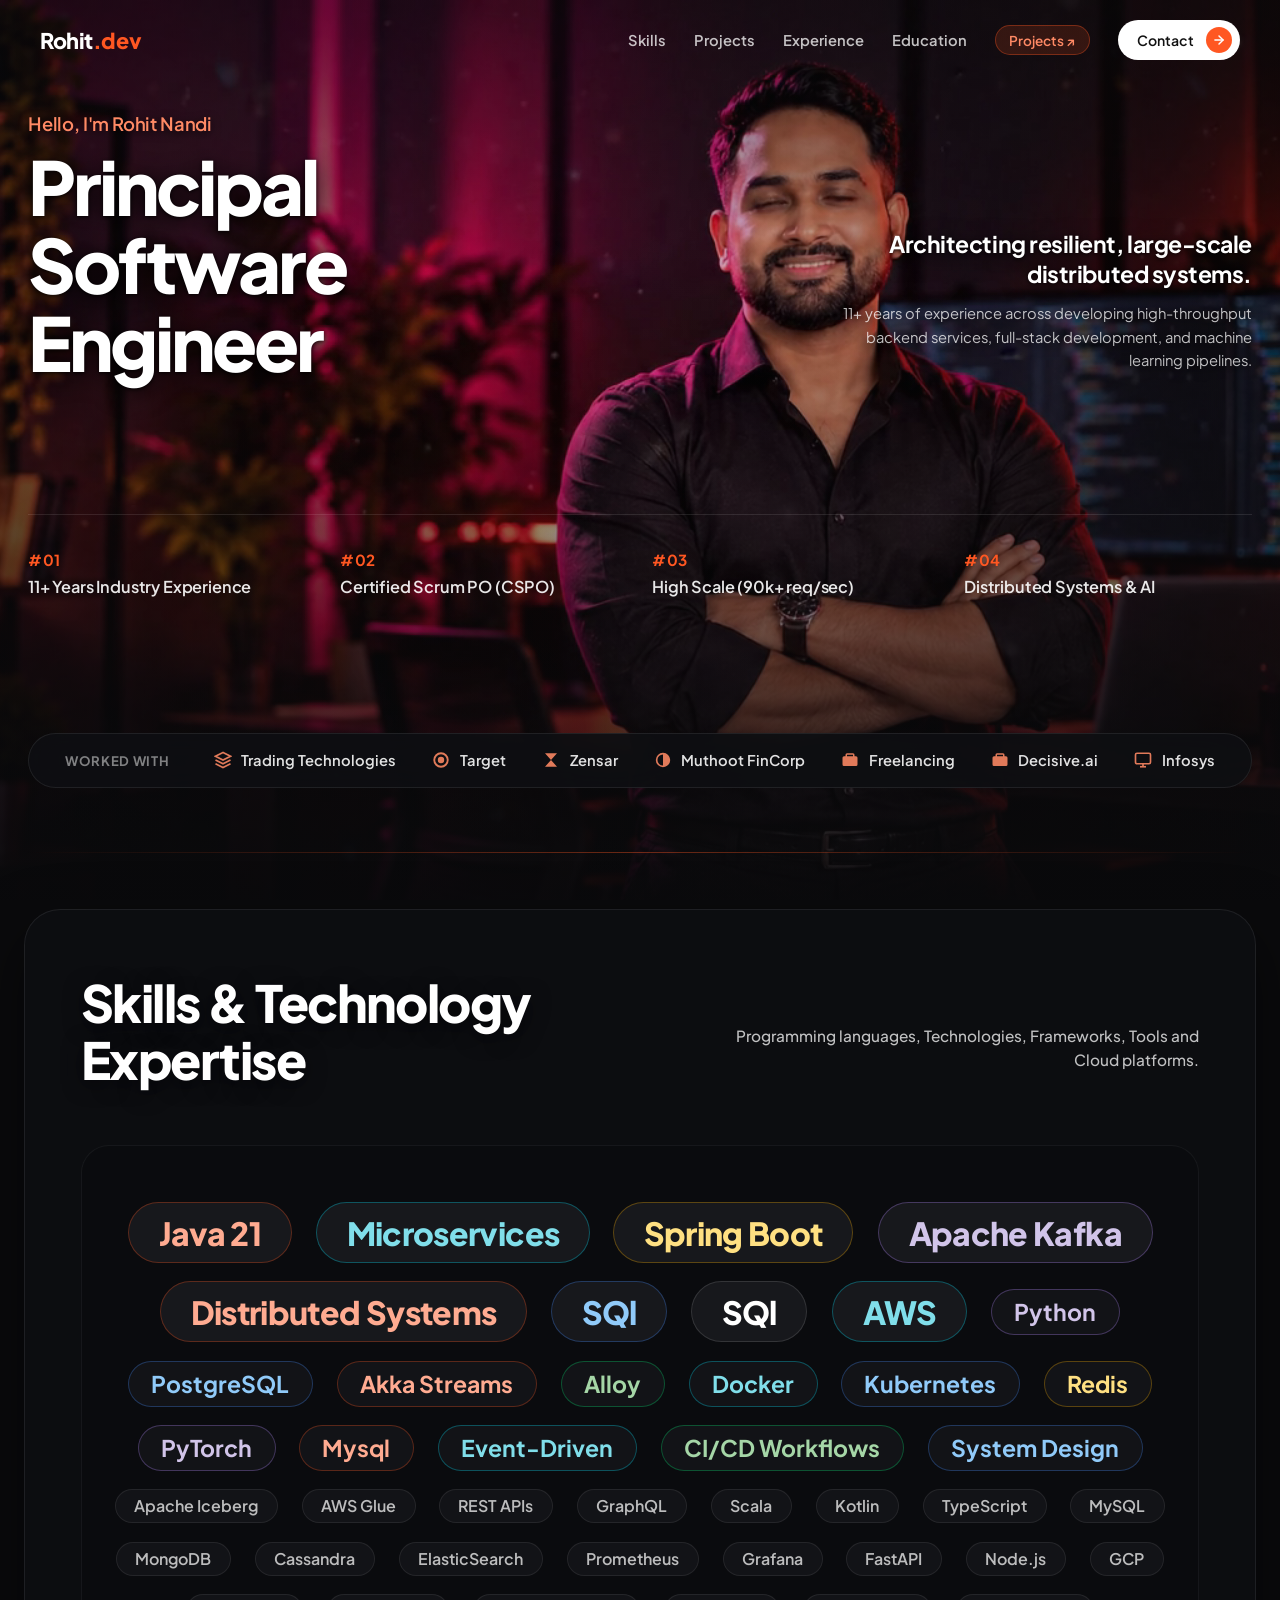
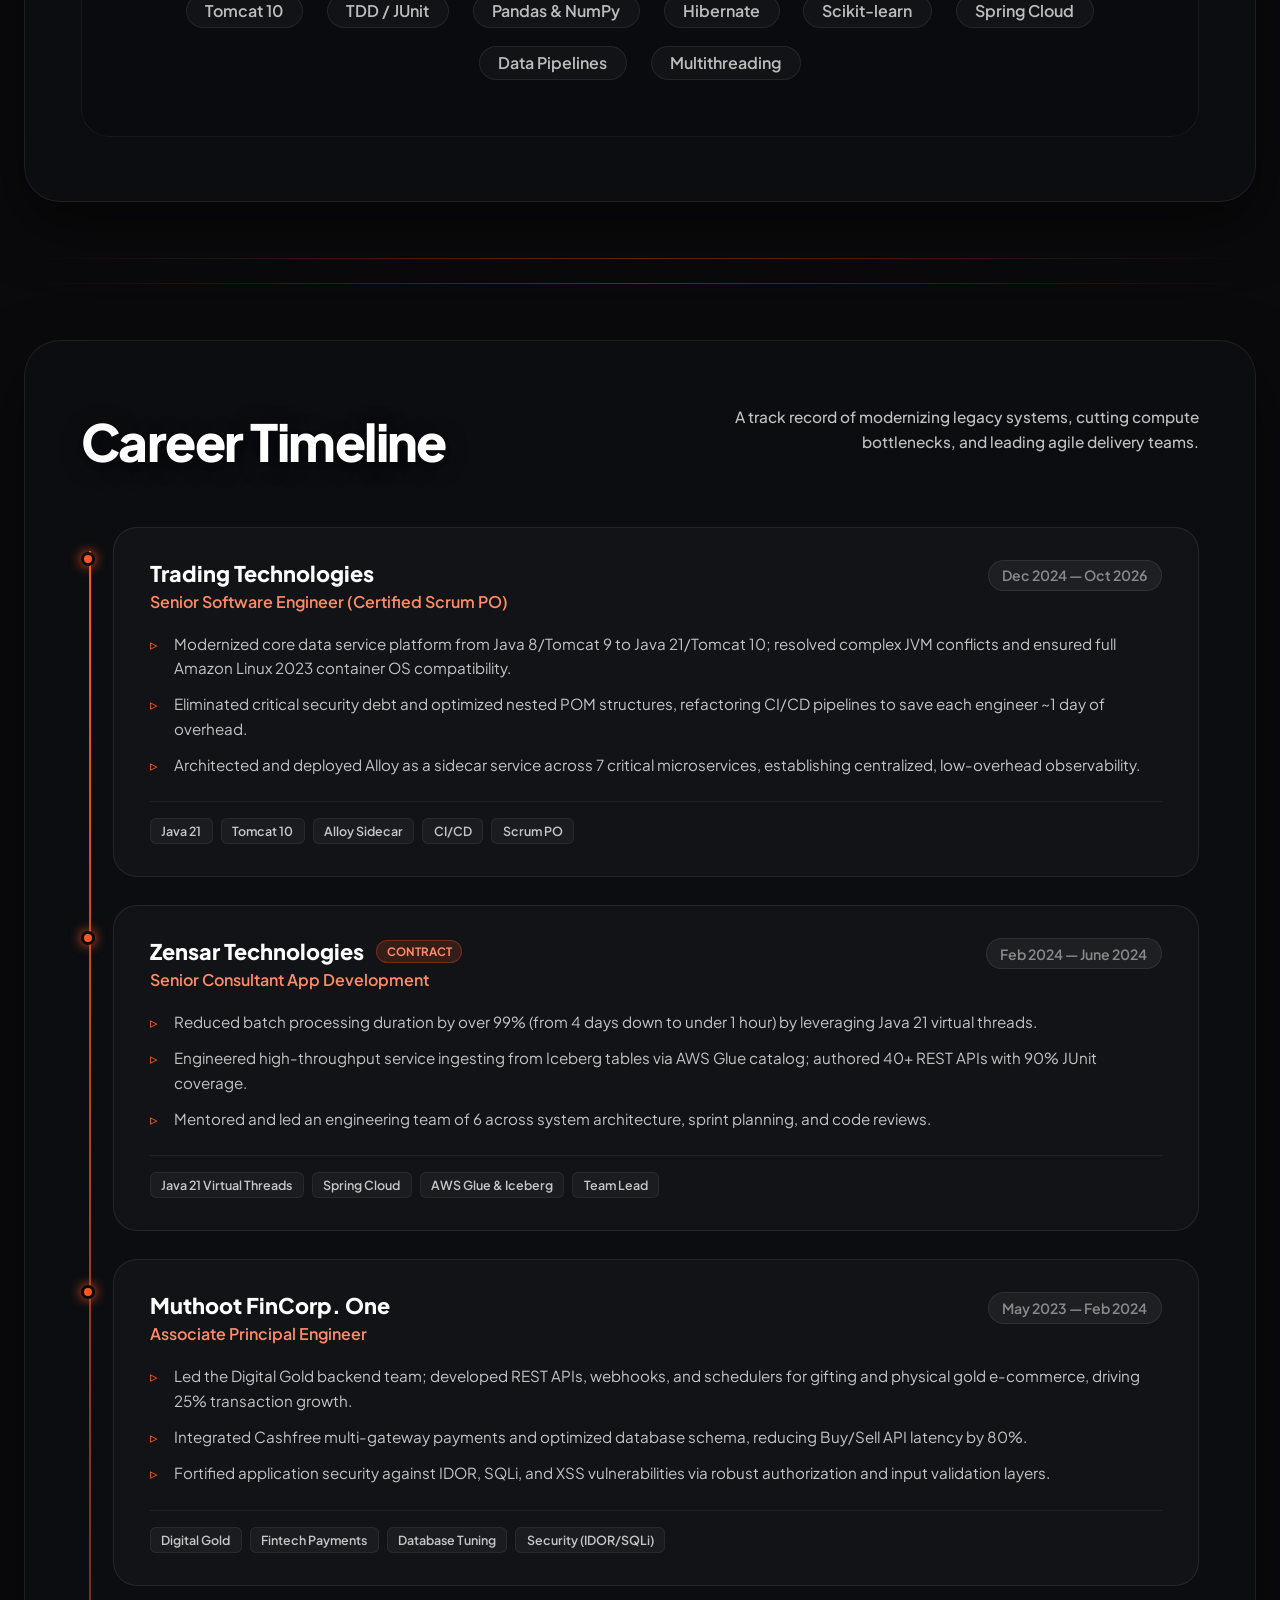
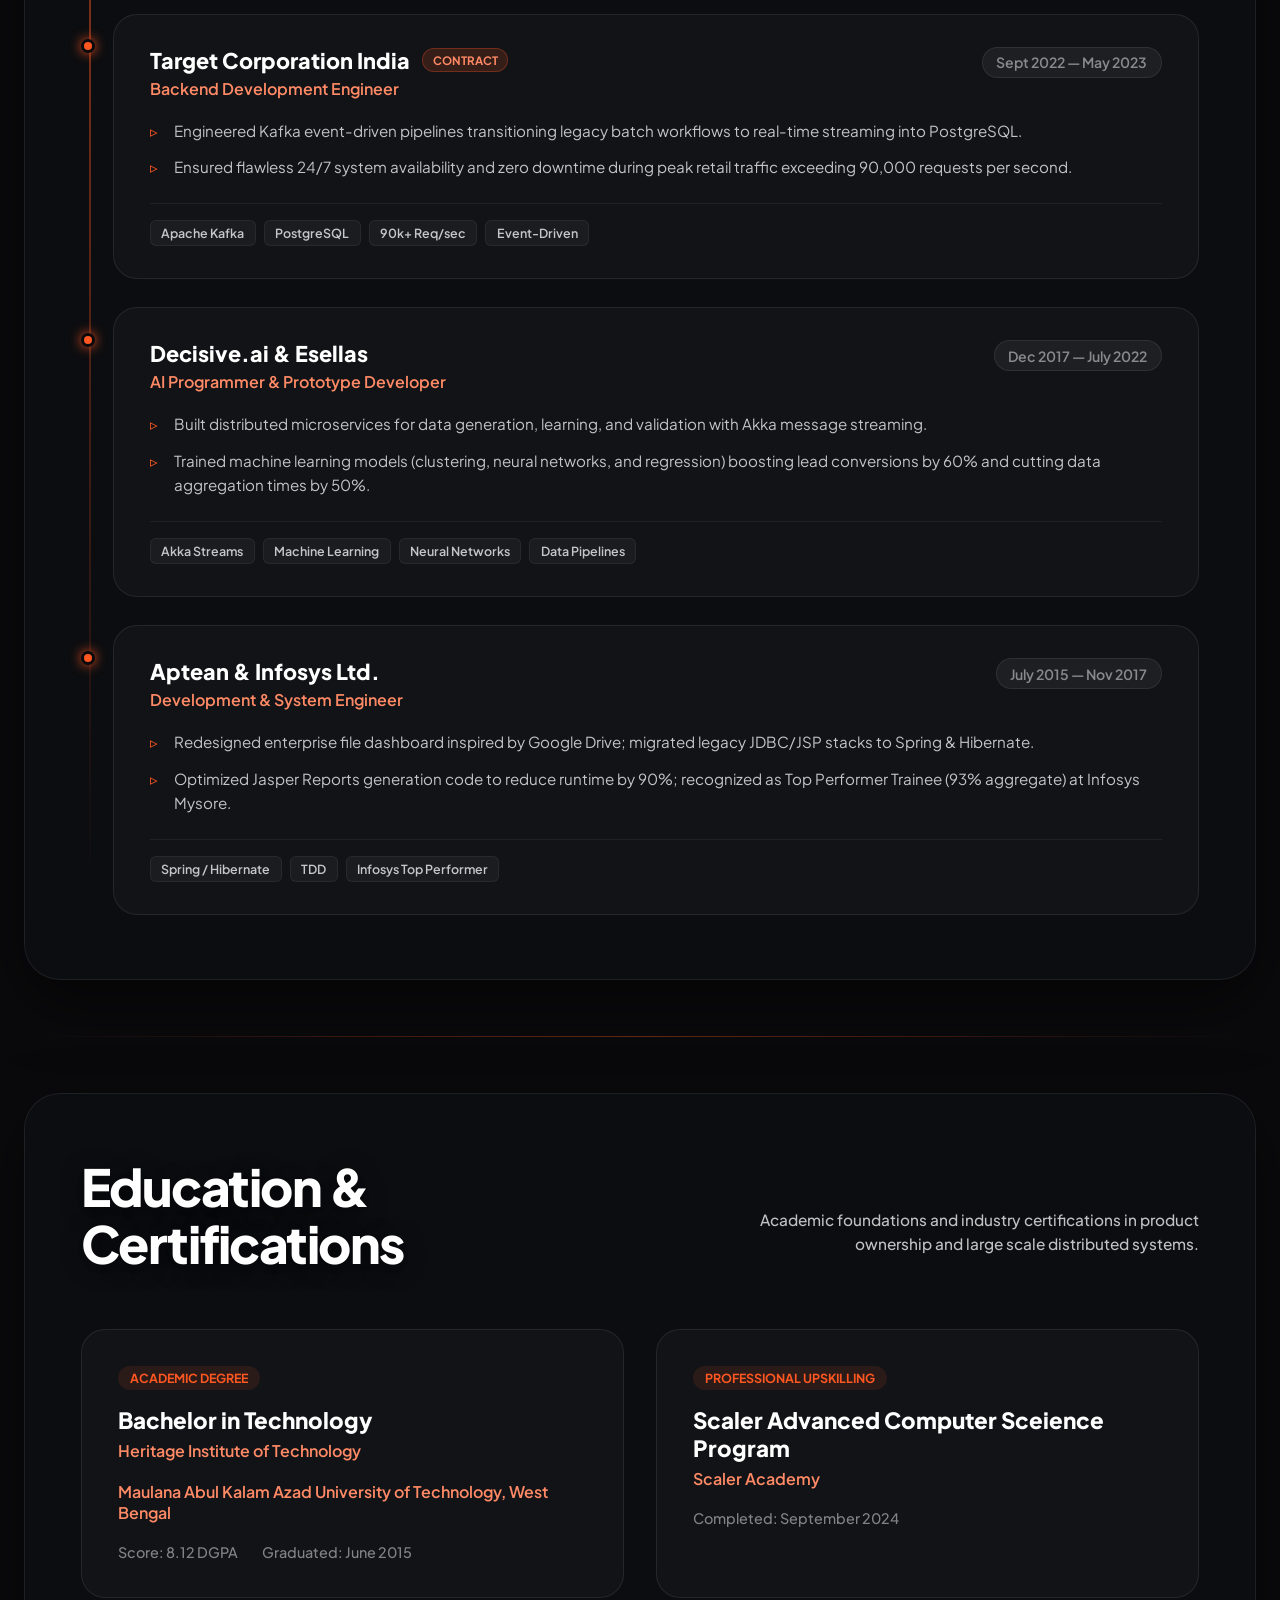
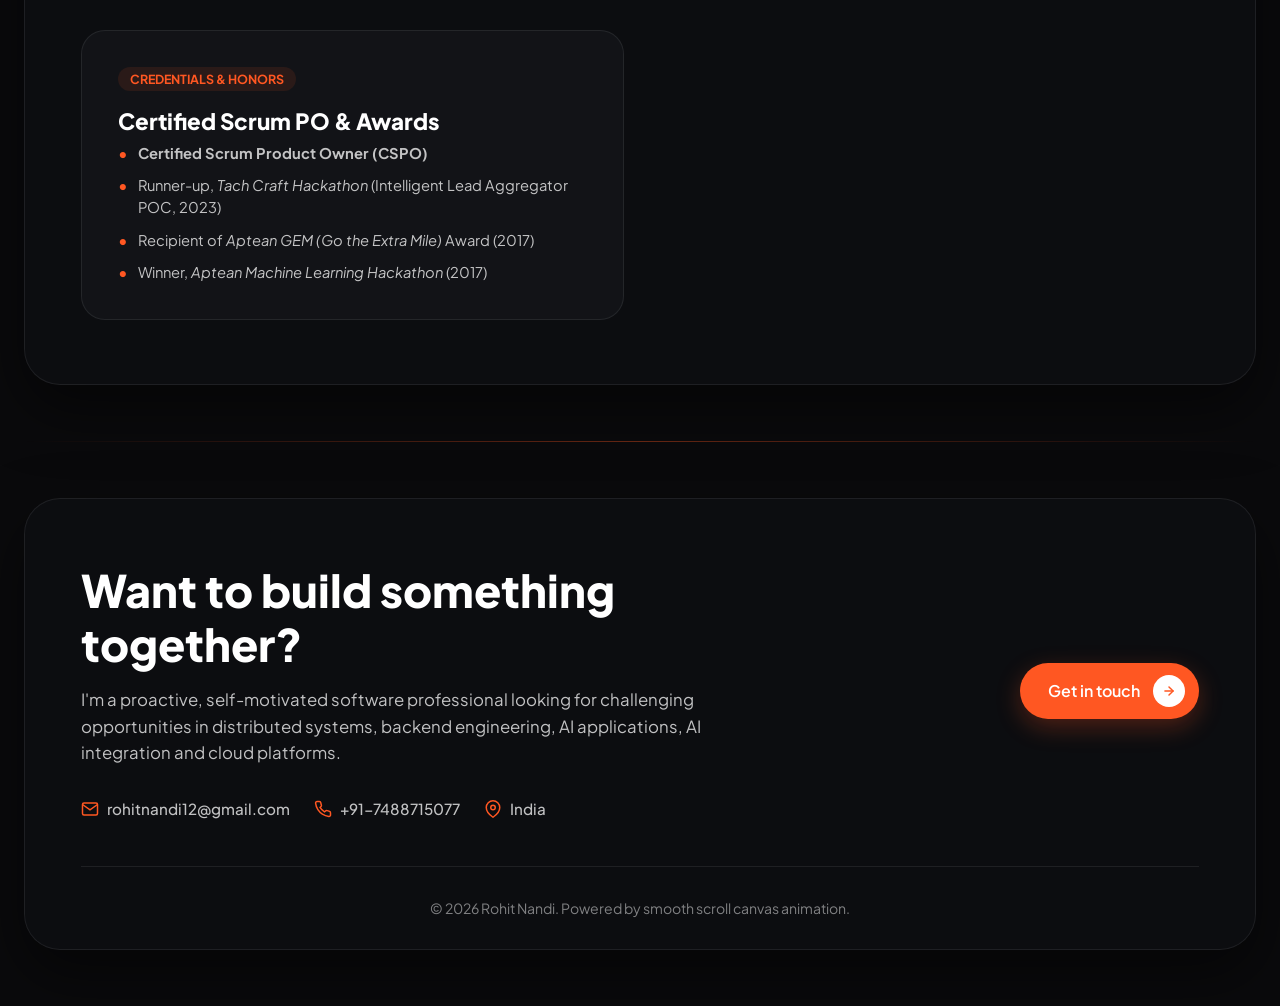
==== index.html @ 95d2b3b4 "Manual changes" ====
<!DOCTYPE html>
<html lang="en">

<head>
  <meta charset="UTF-8" />
  <meta name="viewport" content="width=device-width, initial-scale=1.0" />
  <title>Rohit Nandi — Software Engineer & Certified Scrum PO</title>
  <link rel="preconnect" href="https://fonts.googleapis.com">
  <link rel="preconnect" href="https://fonts.gstatic.com" crossorigin>
  <link href="https://fonts.googleapis.com/css2?family=Plus+Jakarta+Sans:wght@400;500;600;700;800&display=swap"
    rel="stylesheet">
  <link rel="stylesheet" href="style.css" />
</head>

<body>
  <!-- Fixed Background Canvas for Smooth Scroll Animation -->
  <div class="canvas-container">
    <canvas id="scroll-canvas"></canvas>
    <div class="canvas-overlay"></div>
  </div>

  <!-- Top Fixed Navigation Bar -->
  <header class="navbar" id="main-navbar">
    <div class="nav-container">
      <a href="#home" class="logo">Rohit<span>.dev</span></a>
      <nav class="nav-links">
        <a href="#skills" class="nav-item">Skills</a>
        <a href="#projects" class="nav-item">Projects</a>
        <a href="#experience" class="nav-item">Experience</a>
        <a href="#education" class="nav-item">Education</a>
        <a href="projects.html" class="nav-item nav-pill-link">Projects ↗</a>
        <a href="#contact" class="btn-touch-nav">
          <span>Contact</span>
          <span class="btn-arrow-circle">
            <svg width="14" height="14" viewBox="0 0 24 24" fill="none" stroke="currentColor" stroke-width="2.5"
              stroke-linecap="round" stroke-linejoin="round">
              <line x1="5" y1="12" x2="19" y2="12"></line>
              <polyline points="12 5 19 12 12 19"></polyline>
            </svg>
          </span>
        </a>
      </nav>
    </div>
  </header>

  <!-- Content Layer Over Scroll Animation -->
  <div class="page-wrapper">
    <!-- HERO SECTION -->
    <section class="hero-section" id="home">
      <div class="hero-main">
        <div class="hero-left">
          <p class="hero-subtitle">Hello, I'm Rohit Nandi</p>
          <h1 class="hero-title">Principal Software<br>Engineer</h1>
        </div>
        <div class="hero-right">
          <h2 class="hero-quote">Architecting resilient, large-scale distributed systems.</h2>
          <p class="hero-description">
            11+ years of experience across developing high-throughput backend services, full-stack development, and
            machine
            learning pipelines.
          </p>
        </div>
      </div>

      <!-- Quick Metrics / Pillars Row -->
      <div class="services-grid">
        <div class="service-item">
          <span class="service-number">#01</span>
          <span class="service-name">11+ Years Industry Experience</span>
        </div>
        <div class="service-item">
          <span class="service-number">#02</span>
          <span class="service-name">Certified Scrum PO (CSPO)</span>
        </div>
        <div class="service-item">
          <span class="service-number">#03</span>
          <span class="service-name">High Scale (90k+ req/sec)</span>
        </div>
        <div class="service-item">
          <span class="service-number">#04</span>
          <span class="service-name">Distributed Systems & AI</span>
        </div>
      </div>

      <!-- Companies / Brands Bar -->
      <div class="brands-bar-wrapper">
        <div class="brands-bar">
          <span class="brands-label">Worked With</span>
          <div class="brands-list">
            <div class="brand-item">
              <svg class="brand-icon" width="18" height="18" viewBox="0 0 24 24" fill="none" stroke="currentColor"
                stroke-width="2.2">
                <polygon points="12 2 2 7 12 12 22 7 12 2"></polygon>
                <polyline points="2 17 12 22 22 17"></polyline>
                <polyline points="2 12 12 17 22 12"></polyline>
              </svg>
              <span>Trading Technologies</span>
            </div>
            <div class="brand-item">
              <svg class="brand-icon" width="18" height="18" viewBox="0 0 24 24" fill="none" stroke="currentColor"
                stroke-width="2.5">
                <circle cx="12" cy="12" r="9"></circle>
                <circle cx="12" cy="12" r="3" fill="currentColor"></circle>
              </svg>
              <span>Target</span>
            </div>
            <div class="brand-item">
              <svg class="brand-icon" width="18" height="18" viewBox="0 0 24 24" fill="currentColor">
                <polygon points="4,3 20,3 12,12 20,21 4,21 12,12" />
              </svg>
              <span>Zensar</span>
            </div>
            <div class="brand-item">
              <svg class="brand-icon" width="18" height="18" viewBox="0 0 24 24">
                <circle cx="12" cy="12" r="8.5" stroke="currentColor" stroke-width="2.2" fill="none" />
                <path d="M12 3.5 A8.5 8.5 0 0 1 12 20.5 Z" fill="currentColor" />
              </svg>
              <span>Muthoot FinCorp</span>
            </div>
            <div class="brand-item">
              <svg class="brand-icon" width="18" height="18" viewBox="0 0 24 24" fill="currentColor">
                <path
                  d="M6 7V5a2 2 0 012-2h8a2 2 0 012 2v2h2a2 2 0 012 2v9a2 2 0 01-2 2H4a2 2 0 01-2-2V9a2 2 0 012-2h2zm2-2v2h8V5H8z" />
              </svg>
              <span>Freelancing</span>
            </div>
            <div class="brand-item">
              <svg class="brand-icon" width="18" height="18" viewBox="0 0 24 24" fill="currentColor">
                <path
                  d="M6 7V5a2 2 0 012-2h8a2 2 0 012 2v2h2a2 2 0 012 2v9a2 2 0 01-2 2H4a2 2 0 01-2-2V9a2 2 0 012-2h2zm2-2v2h8V5H8z" />
              </svg>
              <span>Decisive.ai</span>
            </div>
            <div class="brand-item">
              <svg class="brand-icon" width="18" height="18" viewBox="0 0 24 24" fill="none" stroke="currentColor"
                stroke-width="2.2">
                <rect x="2" y="3" width="20" height="14" rx="2" ry="2"></rect>
                <line x1="8" y1="21" x2="16" y2="21"></line>
                <line x1="12" y1="17" x2="12" y2="21"></line>
              </svg>
              <span>Infosys</span>
            </div>
          </div>
        </div>
      </div>
    </section>

    <!-- VISUAL SECTION DIVIDER -->
    <div class="section-divider"></div>

    <!-- SECTION 01: SKILLS & TECHNOLOGY EXPERTISE (WORD CLOUD) -->
    <section class="section-block section-card-frame skills-cloud-section" id="skills">
      <div class="section-header skills-cloud-header">
        <div class="section-header-left">
          <!-- <span class="section-tag">01 / Skills & Technology Expertise</span> -->
          <h2 class="section-title">Skills & Technology Expertise</h2>
        </div>
        <div class="section-header-right">
          <p class="section-header-desc">
            Programming languages, Technologies, Frameworks, Tools and Cloud platforms.
          </p>
        </div>
      </div>

      <!-- Interactive Skills Word Cloud -->
      <div class="skills-word-cloud" id="skills-cloud">
        <!-- Tier 1: Core heavy hitters -->
        <span class="cloud-word tier-1 accent-orange">Java 21</span>
        <span class="cloud-word tier-1 accent-cyan">Microservices</span>
        <span class="cloud-word tier-1 accent-amber">Spring Boot</span>
        <span class="cloud-word tier-1 accent-purple">Apache Kafka</span>
        <span class="cloud-word tier-1 accent-orange">Distributed Systems</span>
        <span class="cloud-word tier-1 accent-blue">SQl</span>
        <span class="cloud-word tier-1 accent-magenta">SQl</span>
        <span class="cloud-word tier-1 accent-cyan">AWS</span>

        <!-- Tier 2: Major technologies & frameworks -->
        <span class="cloud-word tier-2 accent-purple">Python</span>
        <span class="cloud-word tier-2 accent-blue">PostgreSQL</span>
        <span class="cloud-word tier-2 accent-orange">Akka Streams</span>
        <span class="cloud-word tier-2 accent-green">Alloy</span>
        <span class="cloud-word tier-2 accent-cyan">Docker</span>
        <span class="cloud-word tier-2 accent-blue">Kubernetes</span>
        <span class="cloud-word tier-2 accent-amber">Redis</span>
        <span class="cloud-word tier-2 accent-purple">PyTorch</span>
        <span class="cloud-word tier-2 accent-orange">Mysql</span>
        <span class="cloud-word tier-2 accent-cyan">Event-Driven</span>
        <span class="cloud-word tier-2 accent-green">CI/CD Workflows</span>
        <span class="cloud-word tier-2 accent-blue">System Design</span>

        <!-- Tier 3: Supporting engines, tools & practices -->
        <span class="cloud-word tier-3">Apache Iceberg</span>
        <span class="cloud-word tier-3">AWS Glue</span>
        <span class="cloud-word tier-3">REST APIs</span>
        <span class="cloud-word tier-3">GraphQL</span>
        <span class="cloud-word tier-3">Scala</span>
        <span class="cloud-word tier-3">Kotlin</span>
        <span class="cloud-word tier-3">TypeScript</span>
        <span class="cloud-word tier-3">MySQL</span>
        <span class="cloud-word tier-3">MongoDB</span>
        <span class="cloud-word tier-3">Cassandra</span>
        <span class="cloud-word tier-3">ElasticSearch</span>
        <span class="cloud-word tier-3">Prometheus</span>
        <span class="cloud-word tier-3">Grafana</span>
        <span class="cloud-word tier-3">FastAPI</span>
        <span class="cloud-word tier-3">Node.js</span>
        <span class="cloud-word tier-3">GCP</span>
        <span class="cloud-word tier-3">Tomcat 10</span>
        <span class="cloud-word tier-3">TDD / JUnit</span>
        <span class="cloud-word tier-3">Pandas & NumPy</span>
        <span class="cloud-word tier-3">Hibernate</span>
        <span class="cloud-word tier-3">Scikit-learn</span>
        <span class="cloud-word tier-3">Spring Cloud</span>
        <span class="cloud-word tier-3">Data Pipelines</span>
        <span class="cloud-word tier-3">Multithreading</span>
      </div>
    </section>

    <!-- VISUAL SECTION DIVIDER -->
    <div class="section-divider"></div>
    <!--
    <!- SECTION 02: FEATURED PROJECTS (FULL-BLEED SINGLE ROW OF 4 CARDS) ->
    <section class="section-block projects-section-fullwidth" id="projects">
      <div class="projects-section-header-wrap">
        <div class="section-header">
          <div class="section-header-left">
            <span class="section-tag">02 / Featured Projects</span>
            <h2 class="section-title">Production Systems & Architecture</h2>
          </div>
          <div class="section-header-right">
            <p class="section-header-desc">
              Highlighted distributed services, event pipelines, and platform migrations built to sustain high scale.
            </p>
            <a href="projects.html" class="btn-catalogue-link">
              <span>Explore Full Catalogue (8+)</span>
              <svg width="16" height="16" viewBox="0 0 24 24" fill="none" stroke="currentColor" stroke-width="2.5">
                <line x1="5" y1="12" x2="19" y2="12"></line>
                <polyline points="12 5 19 12 12 19"></polyline>
              </svg>
            </a>
          </div>
        </div>
      </div>

      <!- Single Row of 4 Compact Cards with 0 Margin & Padding from Window ->
      <div class="projects-featured-grid full-bleed-row">
        <!- Card 1 ->
        <a href="projects.html?id=fintech" class="project-featured-card">
          <div class="p-card-media">
            <img src="./assets/project-fintech.png" alt="Digital Gold Fintech Platform" />
            <span class="p-card-badge">Fintech</span>
          </div>
          <div class="p-card-body">
            <span class="p-card-client">Muthoot FinCorp</span>
            <h3 class="p-card-title">Digital Gold & Payments</h3>
            <p class="p-card-desc">Gifting & physical gold commerce APIs with Cashfree integration, cutting DB latency
              by 80%.</p>
            <div class="p-card-tags">
              <span>Java 21</span>
              <span>Postgres</span>
              <span>Cashfree</span>
              <span>REST APIs</span>
            </div>
          </div>
        </a>

        <!- Card 2 ->
        <a href="projects.html?id=kafka" class="project-featured-card">
          <div class="p-card-media">
            <img src="./assets/project-kafka.png" alt="Real-Time Event Streamer" />
            <span class="p-card-badge">Streaming / 90k+ rps</span>
          </div>
          <div class="p-card-body">
            <span class="p-card-client">Target Corporation</span>
            <h3 class="p-card-title">Real-Time Event Streamer</h3>
            <p class="p-card-desc">Kafka pipeline streaming live events to Postgres under peak retail loads >90,000
              req/sec.</p>
            <div class="p-card-tags">
              <span>Kafka</span>
              <span>PostgreSQL</span>
              <span>Docker</span>
              <span>Event-Driven</span>
            </div>
          </div>
        </a>

        <!- Card 3 ->
        <a href="projects.html?id=java21" class="project-featured-card">
          <div class="p-card-media">
            <img src="./assets/project-java21.png" alt="Core Platform Java 21 Migration" />
            <span class="p-card-badge">Platform Migration</span>
          </div>
          <div class="p-card-body">
            <span class="p-card-client">Trading Technologies</span>
            <h3 class="p-card-title">Java 21 & Alloy Observability</h3>
            <p class="p-card-desc">Migrated core platform to Java 21/Tomcat 10 and deployed Alloy sidecar across 7
              microservices.</p>
            <div class="p-card-tags">
              <span>Java 21</span>
              <span>Tomcat 10</span>
              <span>Alloy</span>
              <span>CI/CD</span>
            </div>
          </div>
        </a>

        <- Card 4 ->
        <a href="projects.html?id=ml" class="project-featured-card">
          <div class="p-card-media">
            <img src="./assets/project-ml.png" alt="Neural Network & Lead Scoring" />
            <span class="p-card-badge">Machine Learning</span>
          </div>
          <div class="p-card-body">
            <span class="p-card-client">Decisive.ai & Esellas</span>
            <h3 class="p-card-title">Neural Net & Lead Scoring</h3>
            <p class="p-card-desc">Distributed ML architecture with Akka streaming, clustering, and training telemetry
              (+60% leads).</p>
            <div class="p-card-tags">
              <span>PyTorch</span>
              <span>Akka</span>
              <span>Clustering</span>
              <span>Python</span>
            </div>
          </div>
        </a>
      </div>

      <- Bottom Direct Link Button to projects.html ->
      <div class="projects-cta-footer">
        <a href="projects.html" class="btn-projects-catalogue">
          <span>Open Full Projects Catalogue with Search & Filters</span>
          <span class="btn-arrow-badge">→</span>
        </a>
      </div>
    </section>
    -->

    <!-- VISUAL SECTION DIVIDER -->
    <div class="section-divider"></div>

    <!-- SECTION 03: CAREER HISTORY TIMELINE -->
    <section class="section-block section-card-frame" id="experience">
      <div class="section-header">
        <div class="section-header-left">
          <!-- <span class="section-tag">03 / Career History</span> -->
          <h2 class="section-title">Career Timeline</h2>
        </div>
        <div class="section-header-right">
          <p class="section-header-desc">
            A track record of modernizing legacy systems, cutting compute bottlenecks, and leading agile delivery teams.
          </p>
        </div>
      </div>

      <div class="timeline-container">
        <!-- Timeline Item 1 -->
        <div class="timeline-item">
          <div class="timeline-marker">
            <span class="timeline-dot"></span>
          </div>
          <div class="timeline-content">
            <div class="timeline-header">
              <div class="timeline-role-group">
                <h3 class="timeline-company">Trading Technologies</h3>
                <span class="timeline-role">Senior Software Engineer (Certified Scrum PO)</span>
              </div>
              <span class="timeline-period">Dec 2024 — Oct 2026</span>
            </div>
            <ul class="timeline-bullets">
              <li>Modernized core data service platform from Java 8/Tomcat 9 to Java 21/Tomcat 10; resolved complex JVM
                conflicts and ensured full Amazon Linux 2023 container OS compatibility.</li>
              <li>Eliminated critical security debt and optimized nested POM structures, refactoring CI/CD pipelines to
                save each engineer ~1 day of overhead.</li>
              <li>Architected and deployed Alloy as a sidecar service across 7 critical microservices, establishing
                centralized, low-overhead observability.</li>
            </ul>
            <div class="timeline-tags">
              <span class="timeline-tag">Java 21</span>
              <span class="timeline-tag">Tomcat 10</span>
              <span class="timeline-tag">Alloy Sidecar</span>
              <span class="timeline-tag">CI/CD</span>
              <span class="timeline-tag">Scrum PO</span>
            </div>
          </div>
        </div>

        <!-- Timeline Item 2 -->
        <div class="timeline-item">
          <div class="timeline-marker">
            <span class="timeline-dot"></span>
          </div>
          <div class="timeline-content">
            <div class="timeline-header">
              <div class="timeline-role-group">
                <h3 class="timeline-company">Zensar Technologies <span class="tag-contract">Contract</span></h3>
                <span class="timeline-role">Senior Consultant App Development</span>
              </div>
              <span class="timeline-period">Feb 2024 — June 2024</span>
            </div>
            <ul class="timeline-bullets">
              <li>Reduced batch processing duration by over 99% (from 4 days down to under 1 hour) by leveraging Java 21
                virtual threads.</li>
              <li>Engineered high-throughput service ingesting from Iceberg tables via AWS Glue catalog; authored 40+
                REST APIs with 90% JUnit coverage.</li>
              <li>Mentored and led an engineering team of 6 across system architecture, sprint planning, and code
                reviews.</li>
            </ul>
            <div class="timeline-tags">
              <span class="timeline-tag">Java 21 Virtual Threads</span>
              <span class="timeline-tag">Spring Cloud</span>
              <span class="timeline-tag">AWS Glue & Iceberg</span>
              <span class="timeline-tag">Team Lead</span>
            </div>
          </div>
        </div>

        <!-- Timeline Item 3 -->
        <div class="timeline-item">
          <div class="timeline-marker">
            <span class="timeline-dot"></span>
          </div>
          <div class="timeline-content">
            <div class="timeline-header">
              <div class="timeline-role-group">
                <h3 class="timeline-company">Muthoot FinCorp. One</h3>
                <span class="timeline-role">Associate Principal Engineer</span>
              </div>
              <span class="timeline-period">May 2023 — Feb 2024</span>
            </div>
            <ul class="timeline-bullets">
              <li>Led the Digital Gold backend team; developed REST APIs, webhooks, and schedulers for gifting and
                physical gold e-commerce, driving 25% transaction growth.</li>
              <li>Integrated Cashfree multi-gateway payments and optimized database schema, reducing Buy/Sell API
                latency by 80%.</li>
              <li>Fortified application security against IDOR, SQLi, and XSS vulnerabilities via robust authorization
                and input validation layers.</li>
            </ul>
            <div class="timeline-tags">
              <span class="timeline-tag">Digital Gold</span>
              <span class="timeline-tag">Fintech Payments</span>
              <span class="timeline-tag">Database Tuning</span>
              <span class="timeline-tag">Security (IDOR/SQLi)</span>
            </div>
          </div>
        </div>

        <!-- Timeline Item 4 -->
        <div class="timeline-item">
          <div class="timeline-marker">
            <span class="timeline-dot"></span>
          </div>
          <div class="timeline-content">
            <div class="timeline-header">
              <div class="timeline-role-group">
                <h3 class="timeline-company">Target Corporation India <span class="tag-contract">Contract</span></h3>
                <span class="timeline-role">Backend Development Engineer</span>
              </div>
              <span class="timeline-period">Sept 2022 — May 2023</span>
            </div>
            <ul class="timeline-bullets">
              <li>Engineered Kafka event-driven pipelines transitioning legacy batch workflows to real-time streaming
                into PostgreSQL.</li>
              <li>Ensured flawless 24/7 system availability and zero downtime during peak retail traffic exceeding
                90,000 requests per second.</li>
            </ul>
            <div class="timeline-tags">
              <span class="timeline-tag">Apache Kafka</span>
              <span class="timeline-tag">PostgreSQL</span>
              <span class="timeline-tag">90k+ Req/sec</span>
              <span class="timeline-tag">Event-Driven</span>
            </div>
          </div>
        </div>

        <!-- Timeline Item 5 -->
        <div class="timeline-item">
          <div class="timeline-marker">
            <span class="timeline-dot"></span>
          </div>
          <div class="timeline-content">
            <div class="timeline-header">
              <div class="timeline-role-group">
                <h3 class="timeline-company">Decisive.ai & Esellas</h3>
                <span class="timeline-role">AI Programmer & Prototype Developer</span>
              </div>
              <span class="timeline-period">Dec 2017 — July 2022</span>
            </div>
            <ul class="timeline-bullets">
              <li>Built distributed microservices for data generation, learning, and validation with Akka message
                streaming.</li>
              <li>Trained machine learning models (clustering, neural networks, and regression) boosting lead
                conversions by 60% and cutting data aggregation times by 50%.</li>
            </ul>
            <div class="timeline-tags">
              <span class="timeline-tag">Akka Streams</span>
              <span class="timeline-tag">Machine Learning</span>
              <span class="timeline-tag">Neural Networks</span>
              <span class="timeline-tag">Data Pipelines</span>
            </div>
          </div>
        </div>

        <!-- Timeline Item 6 -->
        <div class="timeline-item">
          <div class="timeline-marker">
            <span class="timeline-dot"></span>
          </div>
          <div class="timeline-content">
            <div class="timeline-header">
              <div class="timeline-role-group">
                <h3 class="timeline-company">Aptean & Infosys Ltd.</h3>
                <span class="timeline-role">Development & System Engineer</span>
              </div>
              <span class="timeline-period">July 2015 — Nov 2017</span>
            </div>
            <ul class="timeline-bullets">
              <li>Redesigned enterprise file dashboard inspired by Google Drive; migrated legacy JDBC/JSP stacks to
                Spring & Hibernate.</li>
              <li>Optimized Jasper Reports generation code to reduce runtime by 90%; recognized as Top Performer Trainee
                (93% aggregate) at Infosys Mysore.</li>
            </ul>
            <div class="timeline-tags">
              <span class="timeline-tag">Spring / Hibernate</span>
              <span class="timeline-tag">TDD</span>
              <span class="timeline-tag">Infosys Top Performer</span>
            </div>
          </div>
        </div>
      </div>
    </section>

    <!-- VISUAL SECTION DIVIDER -->
    <div class="section-divider"></div>

    <!-- SECTION 04: EDUCATION & CERTIFICATIONS -->
    <section class="section-block section-card-frame" id="education">
      <div class="section-header">
        <div class="section-header-left">
          <!-- <span class="section-tag">04 / Credentials</span> -->
          <h2 class="section-title">Education & Certifications</h2>
        </div>
        <div class="section-header-right">
          <p class="section-header-desc">
            Academic foundations and industry certifications in product ownership and large scale distributed systems.
          </p>
        </div>
      </div>

      <div class="education-awards-grid">
        <div class="info-card">
          <span class="info-card-badge">Academic Degree</span>
          <h3 class="info-card-title">Bachelor in Technology</h3>
          <p class="info-card-institution">Heritage Institute of Technology</p>
          <p class="info-card-institution">Maulana Abul Kalam Azad University of Technology, West Bengal</p>
          <div class="info-card-meta">
            <span>Score: 8.12 DGPA</span>
            <span>Graduated: June 2015</span>
          </div>
        </div>
        <div class="info-card">
          <span class="info-card-badge">Professional Upskilling</span>
          <h3 class="info-card-title">Scaler Advanced Computer Sceience Program</h3>
          <p class="info-card-institution">Scaler Academy</p>
          <div class="info-card-meta">
            <span>Completed: September 2024</span>
          </div>
        </div>
        <div class="info-card">
          <span class="info-card-badge">Credentials & Honors</span>
          <h3 class="info-card-title">Certified Scrum PO & Awards</h3>
          <ul class="info-bullets">
            <li><strong>Certified Scrum Product Owner (CSPO)</strong></li>
            <li>Runner-up, <em>Tach Craft Hackathon</em> (Intelligent Lead Aggregator POC, 2023)</li>
            <li>Recipient of <em>Aptean GEM (Go the Extra Mile)</em> Award (2017)</li>
            <li>Winner, <em>Aptean Machine Learning Hackathon</em> (2017)</li>
          </ul>
        </div>
      </div>
    </section>

    <!-- VISUAL SECTION DIVIDER -->
    <div class="section-divider"></div>

    <!-- SECTION 05: CONTACT CTA FOOTER -->
    <footer class="footer-cta-section section-card-frame" id="about">
      <div class="cta-card">
        <div class="cta-left">
          <!-- <span class="section-tag">05 / Let's Connect</span> -->
          <h2 class="cta-title">Want to build something together?</h2>
          <p class="cta-text">
            I'm a proactive, self-motivated software professional looking for challenging opportunities in distributed
            systems, backend engineering, AI applications, AI integration and cloud platforms.
          </p>
          <div class="contact-details">
            <a href="mailto:rohitnandi12@gmail.com" class="contact-link">
              <svg width="18" height="18" viewBox="0 0 24 24" fill="none" stroke="currentColor" stroke-width="2">
                <path d="M4 4h16c1.1 0 2 .9 2 2v12c0 1.1-.9 2-2 2H4c-1.1 0-2-.9-2-2V6c0-1.1.9-2 2-2z"></path>
                <polyline points="22,6 12,13 2,6"></polyline>
              </svg>
              rohitnandi12@gmail.com
            </a>
            <a href="tel:+917488715077" class="contact-link">
              <svg width="18" height="18" viewBox="0 0 24 24" fill="none" stroke="currentColor" stroke-width="2">
                <path
                  d="M22 16.92v3a2 2 0 0 1-2.18 2 19.79 19.79 0 0 1-8.63-3.07 19.5 19.5 0 0 1-6-6 19.79 19.79 0 0 1-3.07-8.67A2 2 0 0 1 4.11 2h3a2 2 0 0 1 2 1.72 12.84 12.84 0 0 0 .7 2.81 2 2 0 0 1-.45 2.11L8.09 9.91a16 16 0 0 0 6 6l1.27-1.27a2 2 0 0 1 2.11-.45 12.84 12.84 0 0 0 2.81.7A2 2 0 0 1 22 16.92z">
                </path>
              </svg>
              +91-7488715077
            </a>
            <span class="contact-link">
              <svg width="18" height="18" viewBox="0 0 24 24" fill="none" stroke="currentColor" stroke-width="2">
                <path d="M21 10c0 7-9 13-9 13s-9-6-9-13a9 9 0 0 1 18 0z"></path>
                <circle cx="12" cy="10" r="3"></circle>
              </svg>
              India
            </span>
          </div>
        </div>
        <div class="cta-right">
          <a href="mailto:rohitnandi12@gmail.com" class="btn-touch-orange">
            <span>Get in touch</span>
            <span class="btn-arrow-circle-orange">
              <svg width="14" height="14" viewBox="0 0 24 24" fill="none" stroke="currentColor" stroke-width="2.5"
                stroke-linecap="round" stroke-linejoin="round">
                <line x1="5" y1="12" x2="19" y2="12"></line>
                <polyline points="12 5 19 12 12 19"></polyline>
              </svg>
            </span>
          </a>
        </div>
      </div>
      <div class="footer-bottom">
        <p>© 2026 Rohit Nandi. Powered by smooth scroll canvas animation.</p>
      </div>
    </footer>
  </div>

  <script src="script.js"></script>
</body>

</html>
---- style.css ----
/* ==========================================================================
   RESET & FOUNDATIONS
   ========================================================================== */
*, *::before, *::after {
  margin: 0;
  padding: 0;
  box-sizing: border-box;
}

:root {
  --font-main: 'Plus Jakarta Sans', system-ui, -apple-system, BlinkMacSystemFont, "Segoe UI", Roboto, sans-serif;
  --color-accent: #ff5722;
  --color-accent-soft: #ff8a65;
  --color-accent-glow: rgba(255, 87, 34, 0.28);
  --color-bg-dark: #0a0a0c;
  --color-frame-bg: rgba(14, 15, 19, 0.78);
  --color-card-bg: rgba(22, 23, 28, 0.7);
  --color-card-hover: rgba(28, 29, 36, 0.88);
  --color-border: rgba(255, 255, 255, 0.08);
  --color-border-hover: rgba(255, 255, 255, 0.22);
  --color-text-primary: #ffffff;
  --color-text-secondary: rgba(255, 255, 255, 0.75);
  --color-text-muted: rgba(255, 255, 255, 0.48);
}

html {
  font-family: var(--font-main);
  background-color: var(--color-bg-dark);
  color: var(--color-text-primary);
  scroll-behavior: smooth;
  overflow-x: hidden;
}

body {
  min-height: 100vh;
  width: 100%;
  overflow-x: hidden;
  background-color: var(--color-bg-dark);
  -webkit-font-smoothing: antialiased;
  -moz-osx-font-smoothing: grayscale;
}

/* ==========================================================================
   FIXED BACKGROUND SCROLL ANIMATION
   ========================================================================== */
.canvas-container {
  position: fixed;
  top: 0;
  left: 0;
  width: 100vw;
  height: 100vh;
  z-index: 0;
  pointer-events: none;
  overflow: hidden;
}

#scroll-canvas {
  width: 100%;
  height: 100%;
  display: block;
  object-fit: cover;
}

.canvas-overlay {
  position: absolute;
  inset: 0;
  background: radial-gradient(circle at 50% 40%, rgba(10, 10, 12, 0.05) 0%, rgba(10, 10, 12, 0.65) 100%),
              linear-gradient(180deg, rgba(10, 10, 12, 0.35) 0%, rgba(10, 10, 12, 0.05) 30%, rgba(10, 10, 12, 0.4) 70%, rgba(10, 10, 12, 0.92) 100%);
  pointer-events: none;
}

/* ==========================================================================
   CONTENT WRAPPER
   ========================================================================== */
.page-wrapper {
  position: relative;
  z-index: 10;
  width: 100%;
  max-width: 1440px;
  margin: 0 auto;
  padding: 0 1.5rem;
}

/* ==========================================================================
   NAVIGATION BAR (NOT FIXED INITIALLY — FIXED ONLY ON SCROLL)
   ========================================================================== */
.navbar {
  position: absolute;
  top: 0;
  left: 0;
  width: 100%;
  z-index: 1000;
  padding: 1.25rem 2.5rem;
  background: transparent;
  border-bottom: 1px solid transparent;
  box-shadow: none;
  backdrop-filter: none;
  -webkit-backdrop-filter: none;
  transition: background 0.3s ease, border-color 0.3s ease, box-shadow 0.3s ease, padding 0.3s ease;
}

/* Activated only when page is scrolled */
.navbar.is-fixed {
  position: fixed;
  top: 0;
  left: 0;
  width: 100%;
  padding: 0.95rem 2.5rem;
  background: rgba(10, 11, 14, 0.8);
  backdrop-filter: blur(24px);
  -webkit-backdrop-filter: blur(24px);
  border-bottom: 1px solid var(--color-border);
  box-shadow: 0 10px 30px rgba(0, 0, 0, 0.45);
  animation: navSlideIn 0.35s cubic-bezier(0.16, 1, 0.3, 1) forwards;
}

@keyframes navSlideIn {
  from {
    transform: translateY(-100%);
    opacity: 0;
  }
  to {
    transform: translateY(0);
    opacity: 1;
  }
}

.nav-container {
  max-width: 1440px;
  margin: 0 auto;
  display: flex;
  align-items: center;
  justify-content: space-between;
  width: 100%;
}

.logo {
  font-size: 1.35rem;
  font-weight: 800;
  color: var(--color-text-primary);
  text-decoration: none;
  letter-spacing: -0.02em;
}

.logo span {
  color: var(--color-accent);
}

.nav-links {
  display: flex;
  align-items: center;
  gap: 1.75rem;
}

.nav-item {
  color: var(--color-text-secondary);
  text-decoration: none;
  font-size: 0.92rem;
  font-weight: 600;
  transition: color 0.2s ease;
}

.nav-item:hover {
  color: var(--color-text-primary);
}

.nav-pill-link {
  background: rgba(255, 87, 34, 0.15);
  border: 1px solid rgba(255, 87, 34, 0.35);
  color: var(--color-accent-soft) !important;
  padding: 0.35rem 0.85rem;
  border-radius: 100px;
  font-size: 0.85rem;
}

.nav-pill-link:hover {
  background: var(--color-accent);
  color: #ffffff !important;
  border-color: var(--color-accent);
}

.btn-touch-nav {
  display: inline-flex;
  align-items: center;
  gap: 0.75rem;
  background: #ffffff;
  color: #111111;
  text-decoration: none;
  font-size: 0.88rem;
  font-weight: 600;
  padding: 0.45rem 0.5rem 0.45rem 1.2rem;
  border-radius: 100px;
  transition: transform 0.2s ease, box-shadow 0.2s ease;
}

.btn-touch-nav:hover {
  transform: scale(1.03);
  box-shadow: 0 6px 20px rgba(255, 255, 255, 0.25);
}

.btn-arrow-circle {
  width: 26px;
  height: 26px;
  border-radius: 50%;
  background-color: var(--color-accent);
  color: #ffffff;
  display: flex;
  align-items: center;
  justify-content: center;
}

/* ==========================================================================
   DISTINCT SECTION FRAMING & SEPARATORS
   ========================================================================== */
.section-card-frame {
  background: var(--color-frame-bg);
  backdrop-filter: blur(28px);
  -webkit-backdrop-filter: blur(28px);
  border: 1px solid var(--color-border);
  border-radius: 36px;
  padding: 4rem 3.5rem;
  margin: 3.5rem 0;
  box-shadow: 0 24px 60px rgba(0, 0, 0, 0.5);
  position: relative;
  overflow: hidden;
}

.section-divider {
  height: 1px;
  width: 100%;
  background: linear-gradient(90deg, transparent 0%, rgba(255, 87, 34, 0.4) 50%, transparent 100%);
  margin: 1.5rem 0;
}

.section-header {
  display: grid;
  grid-template-columns: 1.25fr 1fr;
  align-items: flex-end;
  gap: 3rem;
  margin-bottom: 3.5rem;
}

.section-header-left {
  display: flex;
  flex-direction: column;
}

.section-header-right {
  display: flex;
  flex-direction: column;
  align-items: flex-end;
  text-align: right;
}

.section-tag {
  display: inline-flex;
  align-items: center;
  width: fit-content;
  color: var(--color-accent);
  background: rgba(255, 87, 34, 0.12);
  border: 1px solid rgba(255, 87, 34, 0.3);
  padding: 0.35rem 0.95rem;
  border-radius: 100px;
  font-size: 0.8rem;
  font-weight: 700;
  margin-bottom: 0.85rem;
  letter-spacing: 0.05em;
  text-transform: uppercase;
}

.section-title {
  font-size: clamp(2.3rem, 4vw, 3.4rem);
  font-weight: 800;
  line-height: 1.12;
  letter-spacing: -0.03em;
  color: var(--color-text-primary);
  text-shadow: 0 4px 20px rgba(0, 0, 0, 0.6);
}

.section-header-desc {
  font-size: clamp(0.95rem, 1.2vw, 1.1rem);
  font-weight: 500;
  line-height: 1.6;
  color: var(--color-text-secondary);
  margin-bottom: 1rem;
}

.btn-catalogue-link {
  display: inline-flex;
  align-items: center;
  gap: 0.6rem;
  background: rgba(255, 255, 255, 0.08);
  border: 1px solid rgba(255, 255, 255, 0.15);
  color: #ffffff;
  text-decoration: none;
  font-size: 0.9rem;
  font-weight: 600;
  padding: 0.55rem 1.25rem;
  border-radius: 100px;
  transition: all 0.2s ease;
}

.btn-catalogue-link:hover {
  background: var(--color-accent);
  border-color: var(--color-accent);
  box-shadow: 0 6px 20px var(--color-accent-glow);
  transform: translateY(-2px);
}

/* ==========================================================================
   HERO SECTION (TRANSPARENT BACKGROUND & PUSHED-APART TEXTS)
   ========================================================================== */
.hero-section {
  background: transparent !important;
  border: none !important;
  box-shadow: none !important;
  backdrop-filter: none !important;
  -webkit-backdrop-filter: none !important;
  min-height: calc(100vh - 4.5rem);
  display: flex;
  flex-direction: column;
  justify-content: space-between;
  padding-top: 7rem; /* Clearance for top fixed navbar */
  padding-bottom: 2.5rem;
  padding-left: 0.25rem;  /* Minimal left padding */
  padding-right: 0.25rem; /* Minimal right padding */
  width: 100%;
}

.hero-main {
  display: flex;
  justify-content: space-between;
  align-items: flex-end;
  gap: 2.5rem;
  width: 100%;
  margin-bottom: 4rem;
}

.hero-left {
  display: flex;
  flex-direction: column;
  text-align: left;
  max-width: 520px;
  flex-shrink: 0;
}

.hero-subtitle {
  color: var(--color-accent-soft);
  font-size: 1.15rem;
  font-weight: 600;
  margin-bottom: 0.75rem;
  letter-spacing: -0.01em;
  text-shadow: 0 2px 10px rgba(0, 0, 0, 0.85);
}

.hero-title {
  font-size: clamp(3.2rem, 5.8vw, 5.5rem);
  font-weight: 800;
  line-height: 1.05;
  letter-spacing: -0.04em;
  color: var(--color-text-primary);
  text-shadow: 0 4px 24px rgba(0, 0, 0, 0.95), 0 1px 4px rgba(0, 0, 0, 0.9);
}

.hero-right {
  display: flex;
  flex-direction: column;
  align-items: flex-end;
  text-align: right;
  max-width: 440px;
  flex-shrink: 0;
  padding-bottom: 0.5rem;
}

.hero-quote {
  font-size: clamp(1.3rem, 1.8vw, 1.85rem);
  font-weight: 700;
  line-height: 1.3;
  color: var(--color-text-primary);
  margin-bottom: 0.85rem;
  letter-spacing: -0.02em;
  text-shadow: 0 4px 24px rgba(0, 0, 0, 0.95), 0 1px 4px rgba(0, 0, 0, 0.9);
}

.hero-description {
  font-size: clamp(0.92rem, 1.1vw, 1.05rem);
  color: var(--color-text-secondary);
  line-height: 1.6;
  max-width: 420px;
  text-shadow: 0 2px 12px rgba(0, 0, 0, 0.85);
}

/* Services Grid / Stats Row */
.services-grid {
  display: grid;
  grid-template-columns: repeat(4, 1fr);
  gap: 1.5rem;
  padding: 2.2rem 0;
  border-top: 1px solid rgba(255, 255, 255, 0.1);
  margin-bottom: 2rem;
}

.service-item {
  display: flex;
  flex-direction: column;
}

.service-number {
  color: var(--color-accent);
  font-size: 0.95rem;
  font-weight: 700;
  margin-bottom: 0.4rem;
  letter-spacing: 0.04em;
}

.service-name {
  color: rgba(255, 255, 255, 0.9);
  font-size: 1.02rem;
  font-weight: 600;
  letter-spacing: -0.01em;
}

/* Brands Bar */
.brands-bar-wrapper {
  width: 100%;
}

.brands-bar {
  display: flex;
  align-items: center;
  justify-content: space-between;
  background: rgba(14, 15, 18, 0.9);
  backdrop-filter: blur(24px);
  border: 1px solid var(--color-border);
  border-radius: 100px;
  padding: 1.1rem 2.25rem;
}

.brands-label {
  color: var(--color-text-muted);
  font-size: 0.82rem;
  font-weight: 700;
  max-width: 160px;
  line-height: 1.35;
  text-transform: uppercase;
  letter-spacing: 0.05em;
}

.brands-list {
  display: flex;
  align-items: center;
  gap: 2.25rem;
  flex-wrap: wrap;
}

.brand-item {
  display: flex;
  align-items: center;
  gap: 0.6rem;
  color: var(--color-text-primary);
  font-size: 0.92rem;
  font-weight: 600;
  opacity: 0.88;
  transition: opacity 0.2s ease;
}

.brand-item:hover {
  opacity: 1;
}

.brand-icon {
  flex-shrink: 0;
  color: var(--color-accent-soft);
}

/* ==========================================================================
   FEATURED PROJECTS SECTION (FULL-BLEED SINGLE ROW OF 4 COMPACT CARDS)
   ========================================================================== */
.projects-section-fullwidth {
  padding: 4rem 0 3rem 0;
  width: 100%;
  position: relative;
}

.projects-section-header-wrap {
  max-width: 1440px;
  margin: 0 auto;
  padding: 0 1.5rem;
}

.projects-featured-grid.full-bleed-row {
  width: 100vw;
  position: relative;
  left: 50%;
  right: 50%;
  margin-left: -50vw;
  margin-right: -50vw;
  padding: 0;
  margin-top: 2rem;
  margin-bottom: 2.5rem;
  display: grid;
  grid-template-columns: repeat(4, 1fr);
  gap: 0.5rem;
}

.project-featured-card {
  background: rgba(18, 19, 24, 0.82);
  backdrop-filter: blur(20px);
  -webkit-backdrop-filter: blur(20px);
  border: 1px solid var(--color-border);
  border-radius: 14px;
  overflow: hidden;
  text-decoration: none;
  display: flex;
  flex-direction: column;
  transition: transform 0.3s cubic-bezier(0.16, 1, 0.3, 1), border-color 0.3s ease, box-shadow 0.3s ease;
}

.project-featured-card:hover {
  transform: translateY(-5px);
  border-color: var(--color-border-hover);
  box-shadow: 0 16px 36px rgba(0, 0, 0, 0.65);
  background: var(--color-card-hover);
}

.p-card-media {
  position: relative;
  width: 100%;
  aspect-ratio: 16 / 9.2;
  overflow: hidden;
  background: #111216;
}

.p-card-media img {
  width: 100%;
  height: 100%;
  object-fit: cover;
  display: block;
  transition: transform 0.5s cubic-bezier(0.16, 1, 0.3, 1);
}

.project-featured-card:hover .p-card-media img {
  transform: scale(1.04);
}

.p-card-badge {
  position: absolute;
  top: 0.6rem;
  right: 0.6rem;
  padding: 0.2rem 0.55rem;
  border-radius: 100px;
  font-size: 0.68rem;
  font-weight: 700;
  background: rgba(10, 11, 14, 0.85);
  backdrop-filter: blur(10px);
  border: 1px solid rgba(255, 255, 255, 0.15);
  color: var(--color-accent-soft);
}

.p-card-body {
  padding: 0.95rem 1rem;
  display: flex;
  flex-direction: column;
  flex-grow: 1;
}

.p-card-client {
  font-size: 0.72rem;
  font-weight: 700;
  text-transform: uppercase;
  color: var(--color-accent);
  letter-spacing: 0.05em;
  margin-bottom: 0.25rem;
}

.p-card-title {
  font-size: 1.05rem;
  font-weight: 700;
  color: #ffffff;
  margin-bottom: 0.35rem;
  line-height: 1.25;
}

.p-card-desc {
  font-size: 0.8rem;
  color: var(--color-text-secondary);
  line-height: 1.45;
  margin-bottom: 0.75rem;
  flex-grow: 1;
}

.p-card-tags {
  display: flex;
  flex-wrap: wrap;
  gap: 0.35rem;
  padding-top: 0.65rem;
  border-top: 1px solid rgba(255, 255, 255, 0.06);
}

.p-card-tags span {
  font-size: 0.68rem;
  font-weight: 600;
  background: rgba(255, 255, 255, 0.05);
  color: rgba(255, 255, 255, 0.85);
  padding: 0.18rem 0.45rem;
  border-radius: 4px;
  border: 1px solid rgba(255, 255, 255, 0.06);
}

.projects-cta-footer {
  text-align: center;
  padding-top: 1.5rem;
  border-top: 1px solid rgba(255, 255, 255, 0.08);
}

.btn-projects-catalogue {
  display: inline-flex;
  align-items: center;
  gap: 0.85rem;
  background: var(--color-accent);
  color: #ffffff;
  text-decoration: none;
  font-size: 1rem;
  font-weight: 700;
  padding: 0.85rem 1.85rem;
  border-radius: 100px;
  box-shadow: 0 10px 30px var(--color-accent-glow);
  transition: transform 0.2s ease, box-shadow 0.2s ease;
}

.btn-projects-catalogue:hover {
  transform: translateY(-2px);
  box-shadow: 0 14px 40px rgba(255, 87, 34, 0.5);
}

.btn-arrow-badge {
  font-size: 1.2rem;
  font-weight: 800;
}

/* ==========================================================================
   SKILLS WORD CLOUD
   ========================================================================== */
.skills-cloud-section {
  position: relative;
  overflow: hidden;
  transition: border-color 0.4s ease, box-shadow 0.4s ease;
}

.skills-cloud-section:hover {
  border-color: rgba(255, 87, 34, 0.35);
  box-shadow: 0 25px 70px rgba(255, 87, 34, 0.15), 0 20px 50px rgba(0, 0, 0, 0.6);
}

.skills-word-cloud {
  display: flex;
  flex-wrap: wrap;
  justify-content: center;
  align-items: center;
  gap: 1.15rem 1.5rem;
  padding: 3.5rem 2rem;
  background: rgba(10, 11, 14, 0.55);
  border-radius: 28px;
  border: 1px solid rgba(255, 255, 255, 0.05);
  position: relative;
  transition: all 0.4s ease;
}

/* Base Cloud Word */
.cloud-word {
  display: inline-flex;
  align-items: center;
  padding: 0.6rem 1.35rem;
  border-radius: 100px;
  background: rgba(255, 255, 255, 0.04);
  border: 1px solid rgba(255, 255, 255, 0.08);
  color: rgba(255, 255, 255, 0.75);
  cursor: pointer;
  user-select: none;
  line-height: 1;
  white-space: nowrap;
  position: relative;
  transition: transform 0.35s cubic-bezier(0.16, 1, 0.3, 1),
              box-shadow 0.35s cubic-bezier(0.16, 1, 0.3, 1),
              background 0.3s ease,
              border-color 0.3s ease,
              color 0.25s ease,
              text-shadow 0.35s ease;
  will-change: transform, box-shadow;
}

/* Tier Sizing */
.cloud-word.tier-1 {
  font-size: clamp(1.5rem, 2.5vw, 2.3rem);
  font-weight: 800;
  letter-spacing: -0.02em;
  padding: 0.85rem 1.85rem;
  background: rgba(255, 255, 255, 0.06);
  border-color: rgba(255, 255, 255, 0.12);
  color: #ffffff;
}

.cloud-word.tier-2 {
  font-size: clamp(1.15rem, 1.8vw, 1.55rem);
  font-weight: 700;
  padding: 0.65rem 1.4rem;
  color: rgba(255, 255, 255, 0.9);
}

.cloud-word.tier-3 {
  font-size: clamp(0.92rem, 1.25vw, 1.15rem);
  font-weight: 600;
  padding: 0.5rem 1.15rem;
  color: rgba(255, 255, 255, 0.72);
}

/* When the SECTION is hovered: words start subtly glowing and pulse */
.skills-cloud-section:hover .cloud-word {
  border-color: rgba(255, 255, 255, 0.16);
  background: rgba(255, 255, 255, 0.07);
  color: #ffffff;
  box-shadow: 0 4px 15px rgba(0, 0, 0, 0.4);
}

/* Color Accent Variations for variety */
.cloud-word.accent-orange { border-color: rgba(255, 87, 34, 0.3); color: #ffab91; }
.cloud-word.accent-cyan   { border-color: rgba(0, 229, 255, 0.3); color: #80deea; }
.cloud-word.accent-purple { border-color: rgba(179, 136, 255, 0.3); color: #d1c4e9; }
.cloud-word.accent-blue   { border-color: rgba(68, 138, 255, 0.3); color: #90caf9; }
.cloud-word.accent-amber  { border-color: rgba(255, 179, 0, 0.3); color: #ffe082; }
.cloud-word.accent-green  { border-color: rgba(0, 230, 118, 0.3); color: #a5d6a7; }

/* When an individual word is hovered: GROWS IN SIZE & RADIATES A VIBRANT GLOW */
.cloud-word:hover {
  transform: scale(1.3) translateY(-6px) !important;
  z-index: 50;
  background: rgba(255, 87, 34, 0.28) !important;
  border-color: #ff5722 !important;
  color: #ffffff !important;
  box-shadow: 0 0 30px rgba(255, 87, 34, 0.8),
              0 0 60px rgba(255, 87, 34, 0.4),
              inset 0 0 15px rgba(255, 87, 34, 0.3) !important;
  text-shadow: 0 0 14px #ff5722, 0 0 28px rgba(255, 87, 34, 0.9) !important;
}

.cloud-word.accent-cyan:hover {
  background: rgba(0, 229, 255, 0.25) !important;
  border-color: #00e5ff !important;
  box-shadow: 0 0 30px rgba(0, 229, 255, 0.8), 0 0 60px rgba(0, 229, 255, 0.4) !important;
  text-shadow: 0 0 14px #00e5ff, 0 0 28px rgba(0, 229, 255, 0.9) !important;
}

.cloud-word.accent-purple:hover {
  background: rgba(179, 136, 255, 0.25) !important;
  border-color: #b388ff !important;
  box-shadow: 0 0 30px rgba(179, 136, 255, 0.8), 0 0 60px rgba(179, 136, 255, 0.4) !important;
  text-shadow: 0 0 14px #b388ff, 0 0 28px rgba(179, 136, 255, 0.9) !important;
}

.cloud-word.accent-green:hover {
  background: rgba(0, 230, 118, 0.25) !important;
  border-color: #00e676 !important;
  box-shadow: 0 0 30px rgba(0, 230, 118, 0.8), 0 0 60px rgba(0, 230, 118, 0.4) !important;
  text-shadow: 0 0 14px #00e676, 0 0 28px rgba(0, 230, 118, 0.9) !important;
}

.cloud-word.accent-amber:hover {
  background: rgba(255, 179, 0, 0.25) !important;
  border-color: #ffb300 !important;
  box-shadow: 0 0 30px rgba(255, 179, 0, 0.8), 0 0 60px rgba(255, 179, 0, 0.4) !important;
  text-shadow: 0 0 14px #ffb300, 0 0 28px rgba(255, 179, 0, 0.9) !important;
}

/* ==========================================================================
   CAREER HISTORY TIMELINE
   ========================================================================== */
.timeline-container {
  display: flex;
  flex-direction: column;
  gap: 1.75rem;
  position: relative;
  padding-left: 2rem;
}

.timeline-container::before {
  content: '';
  position: absolute;
  top: 1.5rem;
  bottom: 2rem;
  left: 0.5rem;
  width: 2px;
  background: linear-gradient(180deg, var(--color-accent) 0%, rgba(255, 87, 34, 0.2) 80%, transparent 100%);
}

.timeline-item {
  position: relative;
  display: flex;
  align-items: flex-start;
}

.timeline-marker {
  position: absolute;
  left: -2rem;
  top: 1.6rem;
  display: flex;
  align-items: center;
  justify-content: center;
}

.timeline-dot {
  width: 14px;
  height: 14px;
  border-radius: 50%;
  background: var(--color-accent);
  box-shadow: 0 0 12px var(--color-accent);
  border: 3px solid #0a0a0c;
}

.timeline-content {
  width: 100%;
  background: var(--color-card-bg);
  border: 1px solid var(--color-border);
  border-radius: 24px;
  padding: 2rem 2.25rem;
  transition: transform 0.3s ease, border-color 0.3s ease, box-shadow 0.3s ease;
}

.timeline-content:hover {
  transform: translateX(6px);
  border-color: var(--color-border-hover);
  box-shadow: 0 16px 36px rgba(0, 0, 0, 0.5);
  background: var(--color-card-hover);
}

.timeline-header {
  display: flex;
  align-items: flex-start;
  justify-content: space-between;
  gap: 1.5rem;
  margin-bottom: 1.25rem;
  flex-wrap: wrap;
}

.timeline-role-group {
  display: flex;
  flex-direction: column;
  gap: 0.25rem;
}

.timeline-company {
  font-size: 1.35rem;
  font-weight: 800;
  color: var(--color-text-primary);
  display: flex;
  align-items: center;
  gap: 0.75rem;
}

.tag-contract {
  font-size: 0.72rem;
  font-weight: 700;
  text-transform: uppercase;
  background: rgba(255, 87, 34, 0.15);
  color: var(--color-accent-soft);
  border: 1px solid rgba(255, 87, 34, 0.3);
  padding: 0.2rem 0.6rem;
  border-radius: 100px;
}

.timeline-role {
  font-size: 1rem;
  font-weight: 600;
  color: var(--color-accent-soft);
}

.timeline-period {
  font-size: 0.88rem;
  font-weight: 600;
  color: var(--color-text-muted);
  background: rgba(255, 255, 255, 0.05);
  padding: 0.35rem 0.85rem;
  border-radius: 100px;
  border: 1px solid rgba(255, 255, 255, 0.08);
  white-space: nowrap;
}

.timeline-bullets {
  list-style: none;
  display: flex;
  flex-direction: column;
  gap: 0.75rem;
  margin-bottom: 1.5rem;
}

.timeline-bullets li {
  position: relative;
  padding-left: 1.5rem;
  color: var(--color-text-secondary);
  font-size: 0.95rem;
  line-height: 1.6;
}

.timeline-bullets li::before {
  content: '▹';
  position: absolute;
  left: 0;
  color: var(--color-accent);
  font-weight: 700;
}

.timeline-tags {
  display: flex;
  flex-wrap: wrap;
  gap: 0.5rem;
  padding-top: 1rem;
  border-top: 1px solid rgba(255, 255, 255, 0.06);
}

.timeline-tag {
  font-size: 0.78rem;
  font-weight: 600;
  background: rgba(255, 255, 255, 0.04);
  color: rgba(255, 255, 255, 0.75);
  padding: 0.25rem 0.65rem;
  border-radius: 6px;
  border: 1px solid rgba(255, 255, 255, 0.06);
}

/* ==========================================================================
   EDUCATION & AWARDS SECTION
   ========================================================================== */
.education-awards-grid {
  display: grid;
  grid-template-columns: repeat(2, 1fr);
  gap: 2rem;
}

.info-card {
  background: var(--color-card-bg);
  border: 1px solid var(--color-border);
  border-radius: 24px;
  padding: 2.25rem;
}

.info-card-badge {
  display: inline-block;
  font-size: 0.78rem;
  font-weight: 700;
  text-transform: uppercase;
  color: var(--color-accent);
  background: rgba(255, 87, 34, 0.1);
  padding: 0.25rem 0.75rem;
  border-radius: 100px;
  margin-bottom: 1rem;
}

.info-card-title {
  font-size: 1.4rem;
  font-weight: 800;
  color: var(--color-text-primary);
  margin-bottom: 0.4rem;
}

.info-card-institution {
  font-size: 1rem;
  font-weight: 600;
  color: var(--color-accent-soft);
  margin-bottom: 1.25rem;
}

.info-card-meta {
  display: flex;
  gap: 1.5rem;
  color: var(--color-text-muted);
  font-size: 0.9rem;
  font-weight: 500;
}

.info-bullets {
  list-style: none;
  display: flex;
  flex-direction: column;
  gap: 0.65rem;
  color: var(--color-text-secondary);
  font-size: 0.92rem;
  line-height: 1.5;
}

.info-bullets li {
  position: relative;
  padding-left: 1.25rem;
}

.info-bullets li::before {
  content: '•';
  position: absolute;
  left: 0;
  color: var(--color-accent);
  font-weight: bold;
}

/* ==========================================================================
   FOOTER CTA
   ========================================================================== */
.footer-cta-section {
  padding-bottom: 2rem;
}

.cta-card {
  display: grid;
  grid-template-columns: 1.4fr 1fr;
  align-items: center;
  gap: 3rem;
  margin-bottom: 3rem;
}

.cta-left {
  display: flex;
  flex-direction: column;
}

.cta-title {
  font-size: clamp(2rem, 3.5vw, 2.8rem);
  font-weight: 800;
  line-height: 1.2;
  color: var(--color-text-primary);
  margin-bottom: 1rem;
}

.cta-text {
  font-size: 1.05rem;
  line-height: 1.6;
  color: var(--color-text-secondary);
  margin-bottom: 2rem;
}

.contact-details {
  display: flex;
  flex-wrap: wrap;
  gap: 1.5rem;
}

.contact-link {
  display: inline-flex;
  align-items: center;
  gap: 0.5rem;
  color: var(--color-text-secondary);
  text-decoration: none;
  font-size: 0.95rem;
  font-weight: 500;
  transition: color 0.2s ease;
}

.contact-link:hover {
  color: var(--color-accent-soft);
}

.contact-link svg {
  color: var(--color-accent);
}

.cta-right {
  display: flex;
  justify-content: flex-end;
}

.btn-touch-orange {
  display: inline-flex;
  align-items: center;
  gap: 0.85rem;
  background-color: var(--color-accent);
  color: #ffffff;
  text-decoration: none;
  font-size: 1rem;
  font-weight: 600;
  padding: 0.75rem 0.85rem 0.75rem 1.75rem;
  border-radius: 100px;
  box-shadow: 0 8px 24px var(--color-accent-glow);
  transition: transform 0.2s ease, box-shadow 0.2s ease;
}

.btn-touch-orange:hover {
  transform: scale(1.03);
  box-shadow: 0 12px 32px rgba(255, 87, 34, 0.45);
}

.btn-arrow-circle-orange {
  width: 32px;
  height: 32px;
  border-radius: 50%;
  background-color: #ffffff;
  color: var(--color-accent);
  display: flex;
  align-items: center;
  justify-content: center;
}

.footer-bottom {
  text-align: center;
  padding-top: 2rem;
  border-top: 1px solid rgba(255, 255, 255, 0.08);
  color: var(--color-text-muted);
  font-size: 0.88rem;
}

/* ==========================================================================
   MOBILE & TABLET VIEWPORT FRIENDLINESS
   ========================================================================== */
@media (max-width: 1024px) {
  .hero-main,
  .section-header,
  .cta-card {
    grid-template-columns: 1fr;
    gap: 2rem;
  }
  
  .hero-right,
  .section-header-right {
    align-items: flex-start;
    text-align: left;
  }

  .cta-right {
    justify-content: flex-start;
  }

  .brands-list {
    gap: 1.5rem;
  }

  .section-card-frame {
    padding: 3rem 2.25rem;
  }

  .projects-featured-grid.full-bleed-row {
    grid-template-columns: repeat(4, minmax(260px, 1fr));
    overflow-x: auto;
    scroll-snap-type: x mandatory;
    padding: 0 0.5rem;
    gap: 0.5rem;
    scrollbar-width: none;
  }

  .projects-featured-grid.full-bleed-row::-webkit-scrollbar {
    display: none;
  }

  .projects-featured-grid.full-bleed-row .project-featured-card {
    scroll-snap-align: start;
  }
}

@media (max-width: 768px) {
  .page-wrapper {
    padding: 0 1rem;
  }

  .navbar {
    padding: 1rem 1.15rem;
    top: 0;
    margin: 0;
  }

  .navbar.is-fixed {
    padding: 0.75rem 1.15rem;
  }

  .hero-section {
    padding-top: 5.5rem;
    padding-left: 0;
    padding-right: 0;
  }

  .hero-main {
    flex-direction: column;
    align-items: flex-start;
    gap: 2rem;
  }

  .hero-left,
  .hero-right {
    max-width: 100%;
    align-items: flex-start;
    text-align: left;
  }

  .section-card-frame {
    padding: 2.25rem 1.25rem;
    margin: 2rem 0;
    border-radius: 26px;
  }

  .hero-title {
    font-size: clamp(2.4rem, 9vw, 3.8rem);
  }

  .section-title {
    font-size: clamp(1.85rem, 6.5vw, 2.5rem);
  }

  .services-grid {
    grid-template-columns: 1fr;
    gap: 1.25rem;
    padding: 1.5rem 0;
  }

  .brands-bar {
    flex-direction: column;
    align-items: flex-start;
    gap: 1.25rem;
    padding: 1.25rem;
    border-radius: 22px;
  }

  .brands-list {
    gap: 1rem;
  }

  .skills-grid,
  .education-awards-grid {
    grid-template-columns: 1fr;
    gap: 1.5rem;
  }

  .projects-featured-grid.full-bleed-row {
    grid-template-columns: repeat(4, minmax(230px, 1fr));
    padding: 0 0.5rem;
    gap: 0.5rem;
  }

  .p-card-media {
    aspect-ratio: 16 / 9.5;
  }

  .p-card-body,
  .skill-card,
  .info-card {
    padding: 0.9rem;
  }

  .timeline-container {
    padding-left: 1.25rem;
  }

  .timeline-marker {
    left: -1.25rem;
  }

  .timeline-content {
    padding: 1.5rem 1.25rem;
  }

  .timeline-header {
    flex-direction: column;
    gap: 0.5rem;
  }

  .cta-card {
    padding: 1.75rem 1rem;
    gap: 2rem;
  }

  .contact-details {
    flex-direction: column;
    gap: 1rem;
  }
}
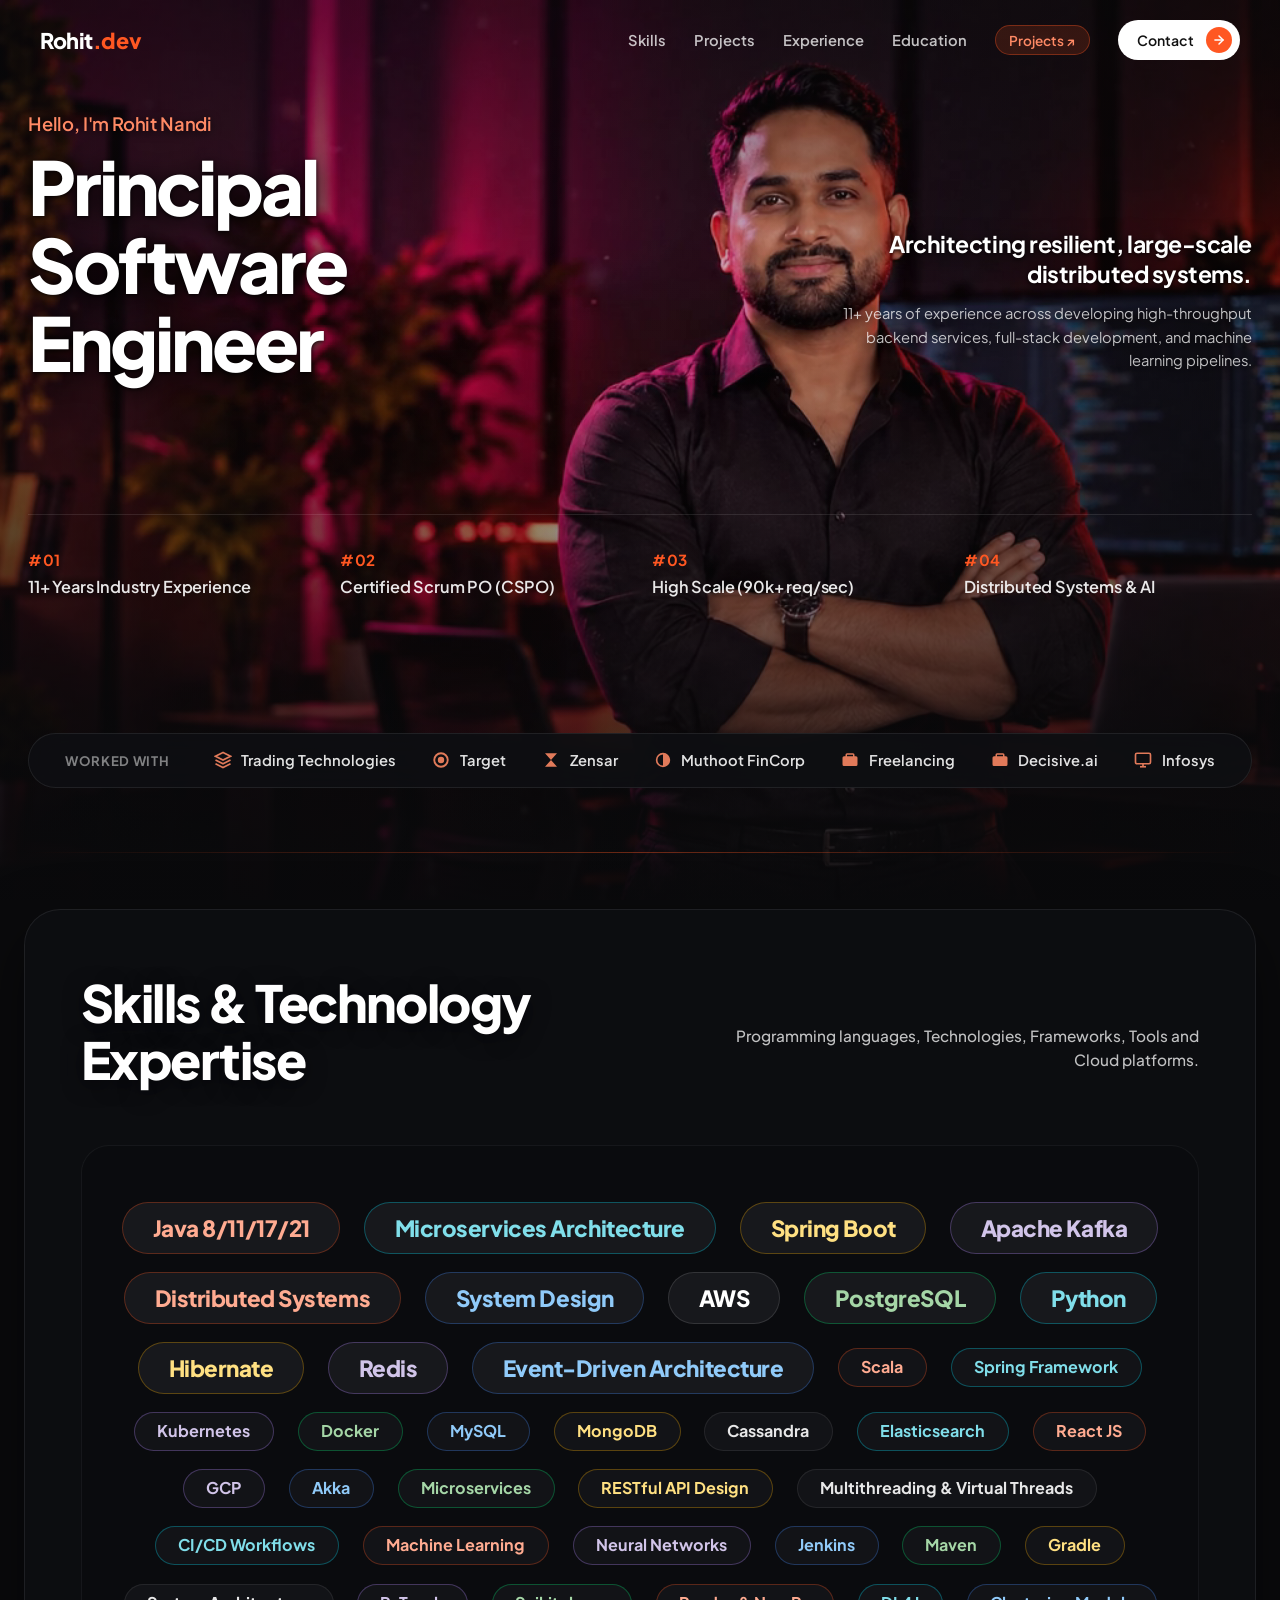
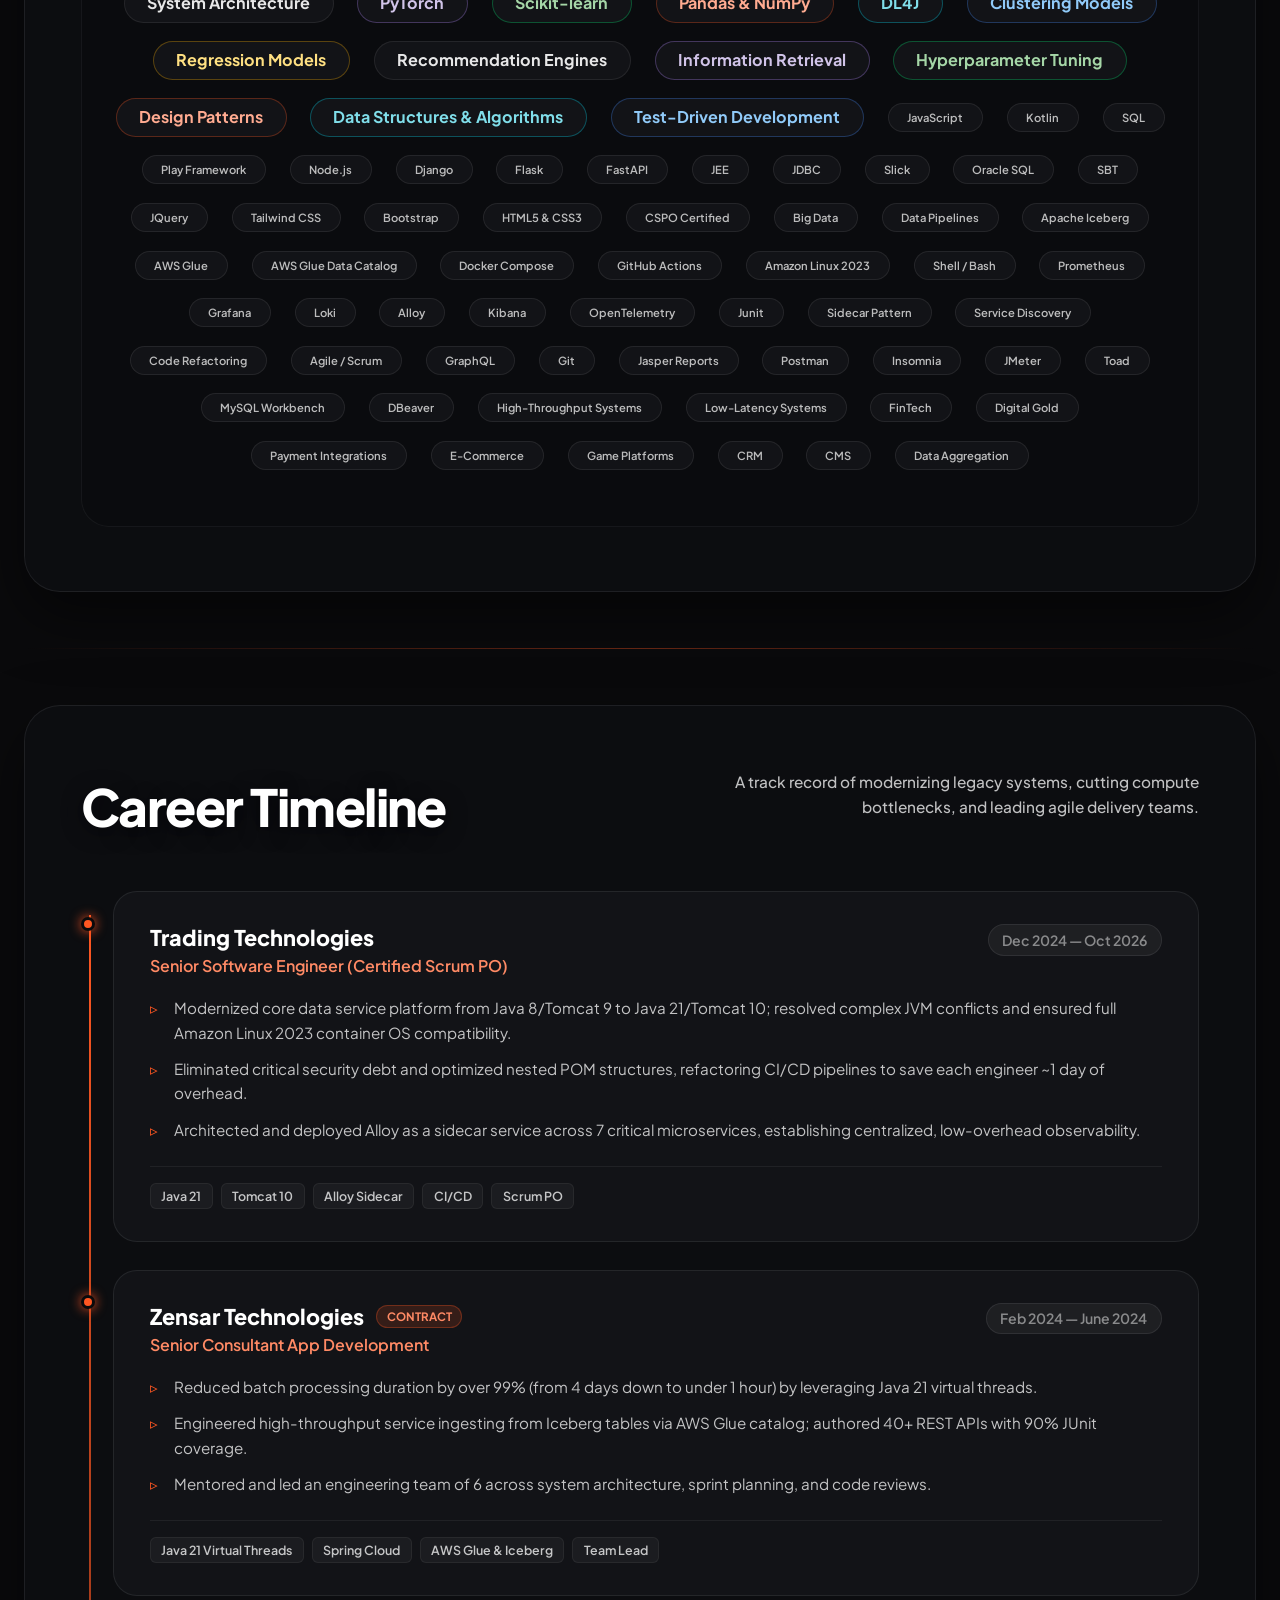
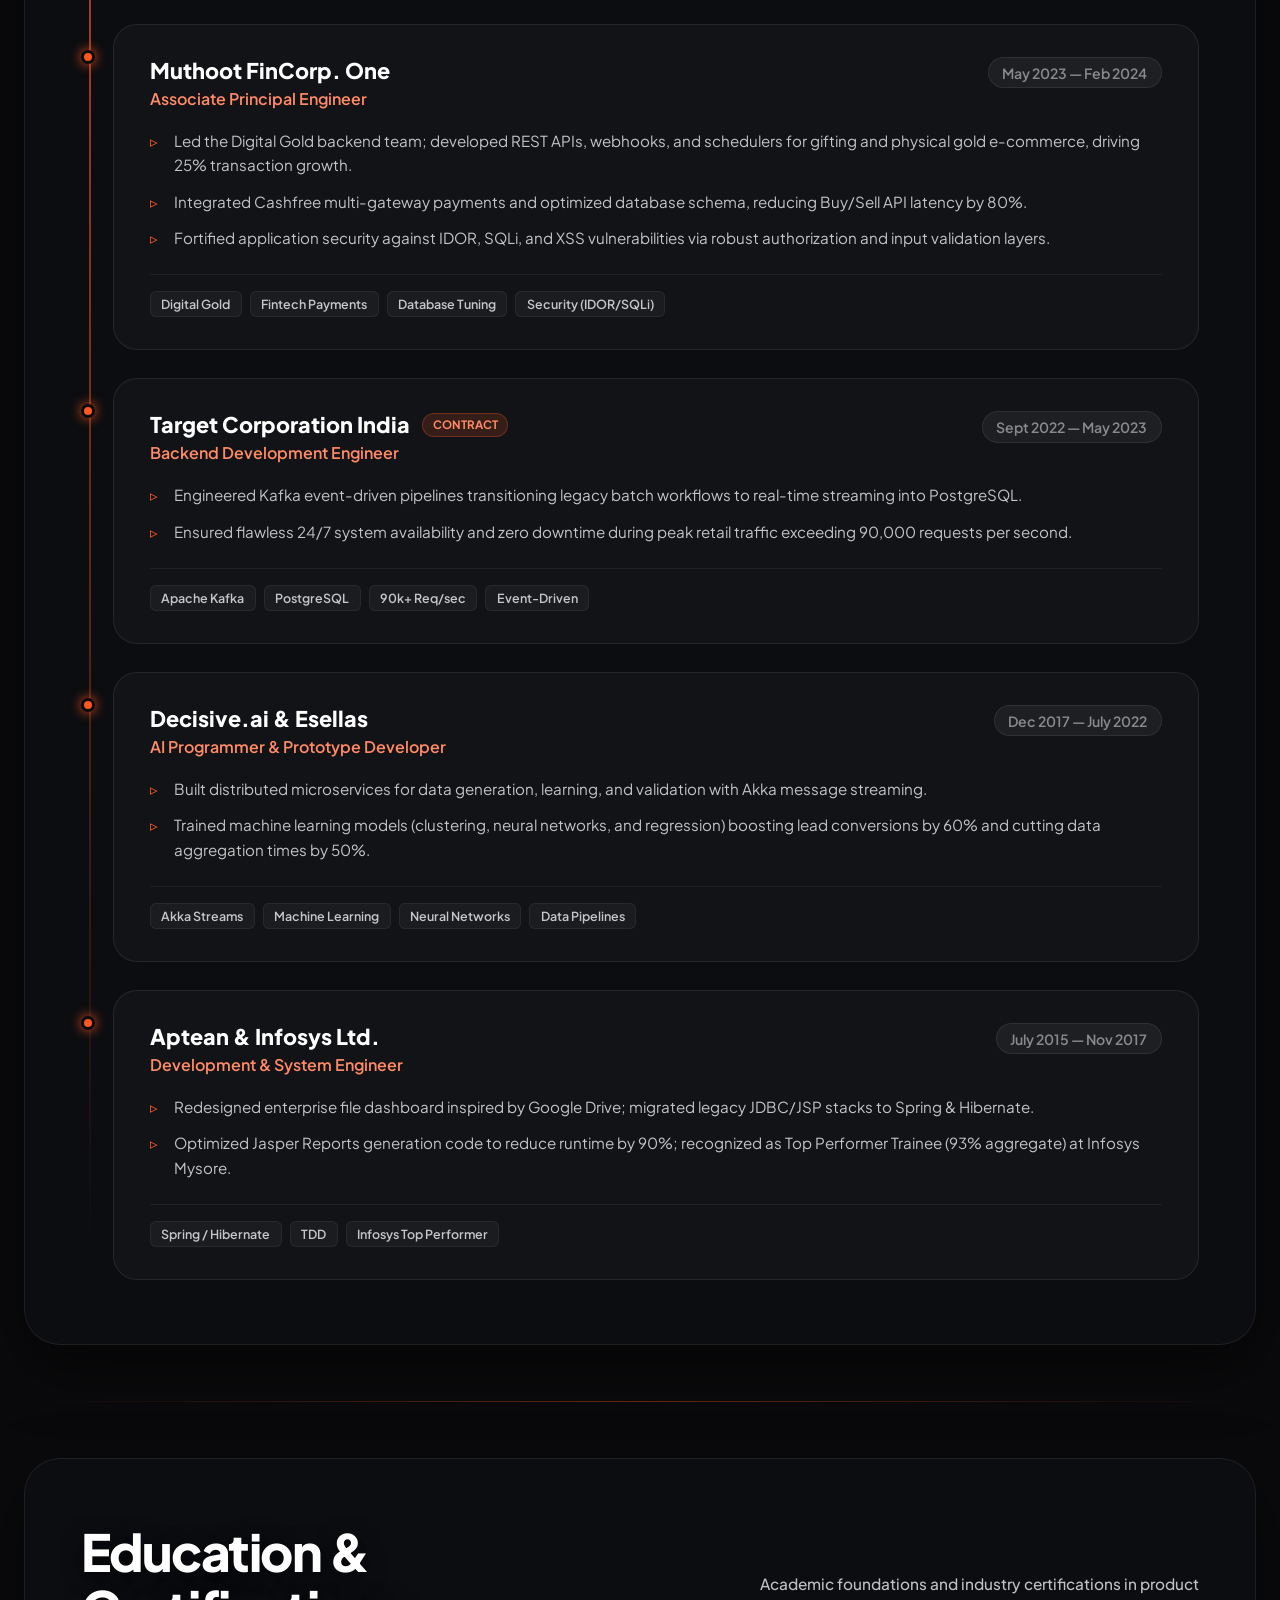
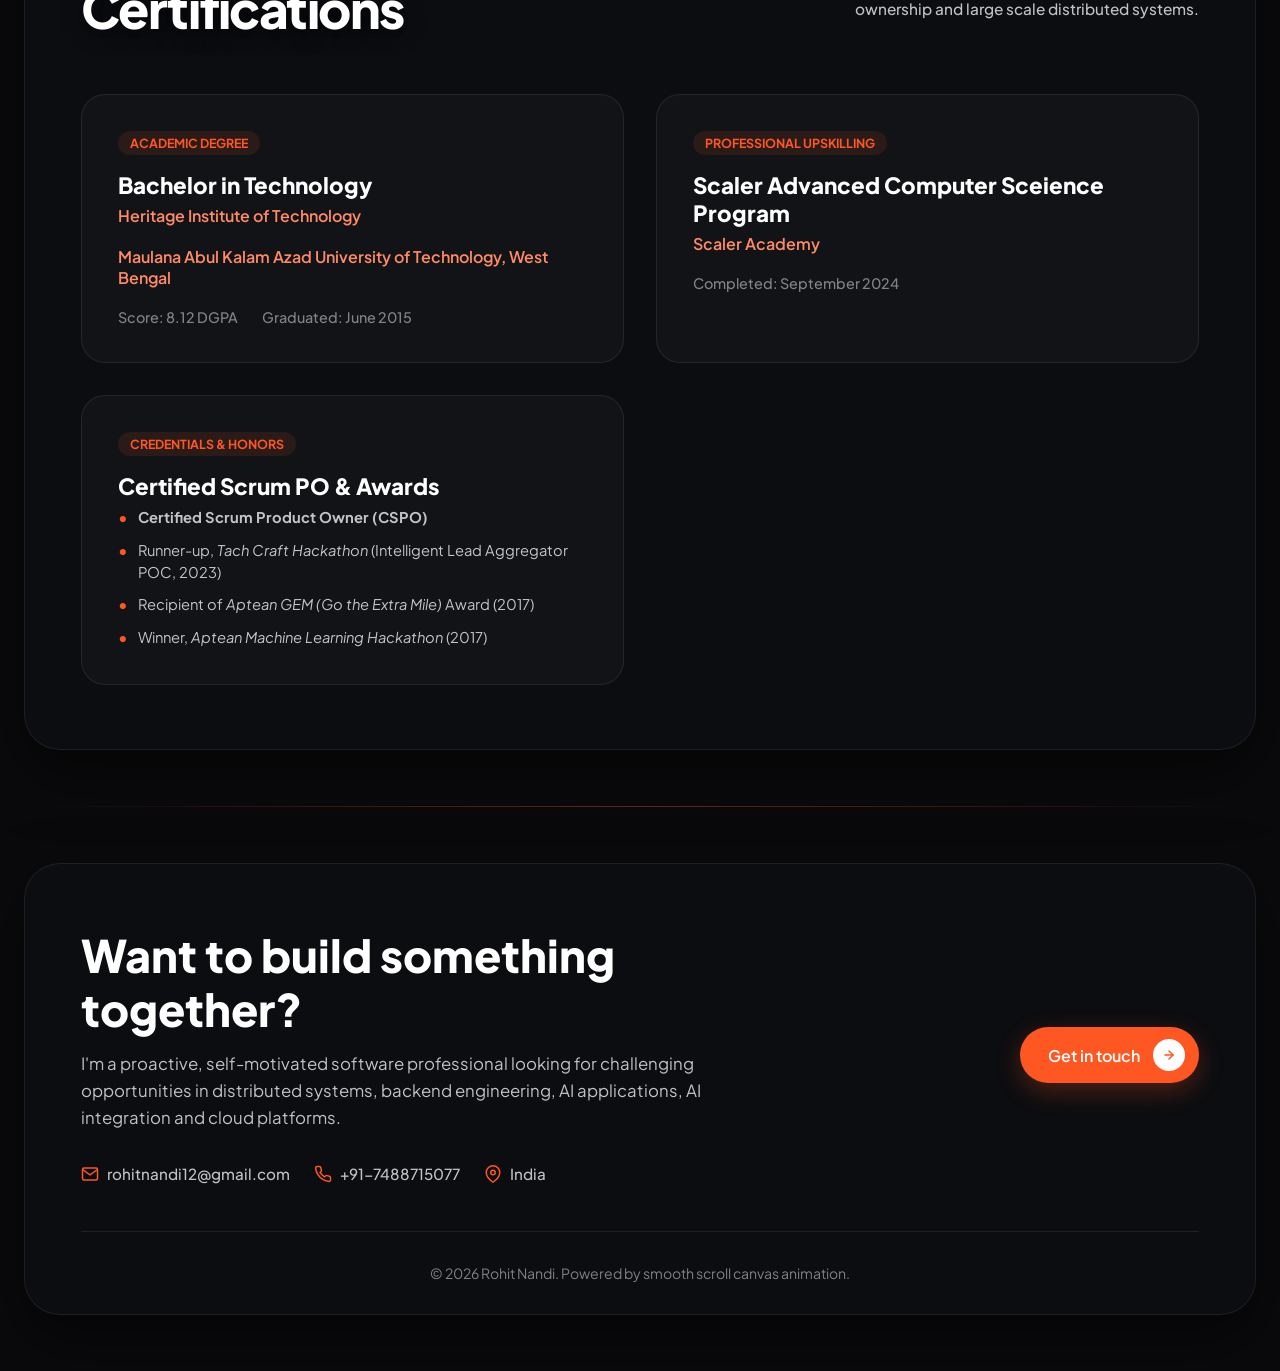
==== commit 336fac69: "Updates skills and tech expertise section" ====
--- a/index.html
+++ b/index.html
@@ -152,7 +152,6 @@
     <section class="section-block section-card-frame skills-cloud-section" id="skills">
       <div class="section-header skills-cloud-header">
         <div class="section-header-left">
-          <!-- <span class="section-tag">01 / Skills & Technology Expertise</span> -->
           <h2 class="section-title">Skills & Technology Expertise</h2>
         </div>
         <div class="section-header-right">
@@ -164,61 +163,122 @@
 
       <!-- Interactive Skills Word Cloud -->
       <div class="skills-word-cloud" id="skills-cloud">
-        <!-- Tier 1: Core heavy hitters -->
-        <span class="cloud-word tier-1 accent-orange">Java 21</span>
-        <span class="cloud-word tier-1 accent-cyan">Microservices</span>
+
+        <!-- Tier 1: Core Expertise -->
+        <span class="cloud-word tier-1 accent-orange">Java 8/11/17/21</span>
+        <span class="cloud-word tier-1 accent-cyan">Microservices Architecture</span>
         <span class="cloud-word tier-1 accent-amber">Spring Boot</span>
         <span class="cloud-word tier-1 accent-purple">Apache Kafka</span>
         <span class="cloud-word tier-1 accent-orange">Distributed Systems</span>
-        <span class="cloud-word tier-1 accent-blue">SQl</span>
-        <span class="cloud-word tier-1 accent-magenta">SQl</span>
-        <span class="cloud-word tier-1 accent-cyan">AWS</span>
-
-        <!-- Tier 2: Major technologies & frameworks -->
-        <span class="cloud-word tier-2 accent-purple">Python</span>
-        <span class="cloud-word tier-2 accent-blue">PostgreSQL</span>
-        <span class="cloud-word tier-2 accent-orange">Akka Streams</span>
-        <span class="cloud-word tier-2 accent-green">Alloy</span>
-        <span class="cloud-word tier-2 accent-cyan">Docker</span>
-        <span class="cloud-word tier-2 accent-blue">Kubernetes</span>
-        <span class="cloud-word tier-2 accent-amber">Redis</span>
+        <span class="cloud-word tier-1 accent-blue">System Design</span>
+        <span class="cloud-word tier-1 accent-magenta">AWS</span>
+        <span class="cloud-word tier-1 accent-green">PostgreSQL</span>
+        <span class="cloud-word tier-1 accent-cyan">Python</span>
+        <span class="cloud-word tier-1 accent-amber">Hibernate</span>
+        <span class="cloud-word tier-1 accent-purple">Redis</span>
+        <span class="cloud-word tier-1 accent-blue">Event-Driven Architecture</span>
+
+        <!-- Tier 2: Major Technologies & Frameworks -->
+        <span class="cloud-word tier-2 accent-orange">Scala</span>
+        <span class="cloud-word tier-2 accent-cyan">Spring Framework</span>
+        <span class="cloud-word tier-2 accent-purple">Kubernetes</span>
+        <span class="cloud-word tier-2 accent-green">Docker</span>
+        <span class="cloud-word tier-2 accent-blue">MySQL</span>
+        <span class="cloud-word tier-2 accent-amber">MongoDB</span>
+        <span class="cloud-word tier-2 accent-magenta">Cassandra</span>
+        <span class="cloud-word tier-2 accent-cyan">Elasticsearch</span>
+        <span class="cloud-word tier-2 accent-orange">React JS</span>
+        <span class="cloud-word tier-2 accent-purple">GCP</span>
+        <span class="cloud-word tier-2 accent-blue">Akka</span>
+        <span class="cloud-word tier-2 accent-green">Microservices</span>
+        <span class="cloud-word tier-2 accent-amber">RESTful API Design</span>
+        <span class="cloud-word tier-2 accent-magenta">Multithreading & Virtual Threads</span>
+        <span class="cloud-word tier-2 accent-cyan">CI/CD Workflows</span>
+        <span class="cloud-word tier-2 accent-orange">Machine Learning</span>
+        <span class="cloud-word tier-2 accent-purple">Neural Networks</span>
+        <span class="cloud-word tier-2 accent-blue">Jenkins</span>
+        <span class="cloud-word tier-2 accent-green">Maven</span>
+        <span class="cloud-word tier-2 accent-amber">Gradle</span>
+        <span class="cloud-word tier-2 accent-magenta">System Architecture</span>
         <span class="cloud-word tier-2 accent-purple">PyTorch</span>
-        <span class="cloud-word tier-2 accent-orange">Mysql</span>
-        <span class="cloud-word tier-2 accent-cyan">Event-Driven</span>
-        <span class="cloud-word tier-2 accent-green">CI/CD Workflows</span>
-        <span class="cloud-word tier-2 accent-blue">System Design</span>
-
-        <!-- Tier 3: Supporting engines, tools & practices -->
+        <span class="cloud-word tier-2 accent-green">Scikit-learn</span>
+        <span class="cloud-word tier-2 accent-orange">Pandas & NumPy</span>
+        <span class="cloud-word tier-2 accent-cyan">DL4J</span>
+        <span class="cloud-word tier-2 accent-blue">Clustering Models</span>
+        <span class="cloud-word tier-2 accent-amber">Regression Models</span>
+        <span class="cloud-word tier-2 accent-magenta">Recommendation Engines</span>
+        <span class="cloud-word tier-2 accent-purple">Information Retrieval</span>
+        <span class="cloud-word tier-2 accent-green">Hyperparameter Tuning</span>
+        <span class="cloud-word tier-2 accent-orange">Design Patterns</span>
+        <span class="cloud-word tier-2 accent-cyan">Data Structures & Algorithms</span>
+        <span class="cloud-word tier-2 accent-blue">Test-Driven Development</span>
+
+        <!-- Tier 3: Supporting Technologies, Tools & Expertise -->
+        <span class="cloud-word tier-3">JavaScript</span>
+        <span class="cloud-word tier-3">Kotlin</span>
+        <span class="cloud-word tier-3">SQL</span>
+        <span class="cloud-word tier-3">Play Framework</span>
+        <span class="cloud-word tier-3">Node.js</span>
+        <span class="cloud-word tier-3">Django</span>
+        <span class="cloud-word tier-3">Flask</span>
+        <span class="cloud-word tier-3">FastAPI</span>
+        <span class="cloud-word tier-3">JEE</span>
+        <span class="cloud-word tier-3">JDBC</span>
+        <span class="cloud-word tier-3">Slick</span>
+        <span class="cloud-word tier-3">Oracle SQL</span>
+        <span class="cloud-word tier-3">SBT</span>
+        <span class="cloud-word tier-3">JQuery</span>
+        <span class="cloud-word tier-3">Tailwind CSS</span>
+        <span class="cloud-word tier-3">Bootstrap</span>
+        <span class="cloud-word tier-3">HTML5 & CSS3</span>
+        <span class="cloud-word tier-3">CSPO Certified</span>
+        <span class="cloud-word tier-3">Big Data</span>
+        <span class="cloud-word tier-3">Data Pipelines</span>
         <span class="cloud-word tier-3">Apache Iceberg</span>
         <span class="cloud-word tier-3">AWS Glue</span>
-        <span class="cloud-word tier-3">REST APIs</span>
-        <span class="cloud-word tier-3">GraphQL</span>
-        <span class="cloud-word tier-3">Scala</span>
-        <span class="cloud-word tier-3">Kotlin</span>
-        <span class="cloud-word tier-3">TypeScript</span>
-        <span class="cloud-word tier-3">MySQL</span>
-        <span class="cloud-word tier-3">MongoDB</span>
-        <span class="cloud-word tier-3">Cassandra</span>
-        <span class="cloud-word tier-3">ElasticSearch</span>
+        <span class="cloud-word tier-3">AWS Glue Data Catalog</span>
+        <span class="cloud-word tier-3">Docker Compose</span>
+        <span class="cloud-word tier-3">GitHub Actions</span>
+        <span class="cloud-word tier-3">Amazon Linux 2023</span>
+        <span class="cloud-word tier-3">Shell / Bash</span>
         <span class="cloud-word tier-3">Prometheus</span>
         <span class="cloud-word tier-3">Grafana</span>
-        <span class="cloud-word tier-3">FastAPI</span>
-        <span class="cloud-word tier-3">Node.js</span>
-        <span class="cloud-word tier-3">GCP</span>
-        <span class="cloud-word tier-3">Tomcat 10</span>
-        <span class="cloud-word tier-3">TDD / JUnit</span>
-        <span class="cloud-word tier-3">Pandas & NumPy</span>
-        <span class="cloud-word tier-3">Hibernate</span>
-        <span class="cloud-word tier-3">Scikit-learn</span>
-        <span class="cloud-word tier-3">Spring Cloud</span>
-        <span class="cloud-word tier-3">Data Pipelines</span>
-        <span class="cloud-word tier-3">Multithreading</span>
+        <span class="cloud-word tier-3">Loki</span>
+        <span class="cloud-word tier-3">Alloy</span>
+        <span class="cloud-word tier-3">Kibana</span>
+        <span class="cloud-word tier-3">OpenTelemetry</span>
+        <span class="cloud-word tier-3">Junit</span>
+        <span class="cloud-word tier-3">Sidecar Pattern</span>
+        <span class="cloud-word tier-3">Service Discovery</span>
+        <span class="cloud-word tier-3">Code Refactoring</span>
+        <span class="cloud-word tier-3">Agile / Scrum</span>
+        <span class="cloud-word tier-3">GraphQL</span>
+        <span class="cloud-word tier-3">Git</span>
+        <span class="cloud-word tier-3">Jasper Reports</span>
+        <span class="cloud-word tier-3">Postman</span>
+        <span class="cloud-word tier-3">Insomnia</span>
+        <span class="cloud-word tier-3">JMeter</span>
+        <span class="cloud-word tier-3">Toad</span>
+        <span class="cloud-word tier-3">MySQL Workbench</span>
+        <span class="cloud-word tier-3">DBeaver</span>
+        <span class="cloud-word tier-3">High-Throughput Systems</span>
+        <span class="cloud-word tier-3">Low-Latency Systems</span>
+        <span class="cloud-word tier-3">FinTech</span>
+        <span class="cloud-word tier-3">Digital Gold</span>
+        <span class="cloud-word tier-3">Payment Integrations</span>
+        <span class="cloud-word tier-3">E-Commerce</span>
+        <span class="cloud-word tier-3">Game Platforms</span>
+        <span class="cloud-word tier-3">CRM</span>
+        <span class="cloud-word tier-3">CMS</span>
+        <span class="cloud-word tier-3">Data Aggregation</span>
+
       </div>
     </section>
 
+
     <!-- VISUAL SECTION DIVIDER -->
+    <!--
     <div class="section-divider"></div>
-    <!--
     <!- SECTION 02: FEATURED PROJECTS (FULL-BLEED SINGLE ROW OF 4 CARDS) ->
     <section class="section-block projects-section-fullwidth" id="projects">
       <div class="projects-section-header-wrap">
--- a/style.css
+++ b/style.css
@@ -1,7 +1,9 @@
 /* ==========================================================================
    RESET & FOUNDATIONS
    ========================================================================== */
-*, *::before, *::after {
+*,
+*::before,
+*::after {
   margin: 0;
   padding: 0;
   box-sizing: border-box;
@@ -65,7 +67,7 @@
   position: absolute;
   inset: 0;
   background: radial-gradient(circle at 50% 40%, rgba(10, 10, 12, 0.05) 0%, rgba(10, 10, 12, 0.65) 100%),
-              linear-gradient(180deg, rgba(10, 10, 12, 0.35) 0%, rgba(10, 10, 12, 0.05) 30%, rgba(10, 10, 12, 0.4) 70%, rgba(10, 10, 12, 0.92) 100%);
+    linear-gradient(180deg, rgba(10, 10, 12, 0.35) 0%, rgba(10, 10, 12, 0.05) 30%, rgba(10, 10, 12, 0.4) 70%, rgba(10, 10, 12, 0.92) 100%);
   pointer-events: none;
 }
 
@@ -119,6 +121,7 @@
     transform: translateY(-100%);
     opacity: 0;
   }
+
   to {
     transform: translateY(0);
     opacity: 1;
@@ -320,10 +323,13 @@
   display: flex;
   flex-direction: column;
   justify-content: space-between;
-  padding-top: 7rem; /* Clearance for top fixed navbar */
+  padding-top: 7rem;
+  /* Clearance for top fixed navbar */
   padding-bottom: 2.5rem;
-  padding-left: 0.25rem;  /* Minimal left padding */
-  padding-right: 0.25rem; /* Minimal right padding */
+  padding-left: 0.25rem;
+  /* Minimal left padding */
+  padding-right: 0.25rem;
+  /* Minimal right padding */
   width: 100%;
 }
 
@@ -681,17 +687,17 @@
   white-space: nowrap;
   position: relative;
   transition: transform 0.35s cubic-bezier(0.16, 1, 0.3, 1),
-              box-shadow 0.35s cubic-bezier(0.16, 1, 0.3, 1),
-              background 0.3s ease,
-              border-color 0.3s ease,
-              color 0.25s ease,
-              text-shadow 0.35s ease;
+    box-shadow 0.35s cubic-bezier(0.16, 1, 0.3, 1),
+    background 0.3s ease,
+    border-color 0.3s ease,
+    color 0.25s ease,
+    text-shadow 0.35s ease;
   will-change: transform, box-shadow;
 }
 
 /* Tier Sizing */
 .cloud-word.tier-1 {
-  font-size: clamp(1.5rem, 2.5vw, 2.3rem);
+  font-size: clamp(1.05rem, 1.75vw, 1.61rem);
   font-weight: 800;
   letter-spacing: -0.02em;
   padding: 0.85rem 1.85rem;
@@ -701,14 +707,14 @@
 }
 
 .cloud-word.tier-2 {
-  font-size: clamp(1.15rem, 1.8vw, 1.55rem);
+  font-size: clamp(0.805rem, 1.26vw, 1.085rem);
   font-weight: 700;
   padding: 0.65rem 1.4rem;
   color: rgba(255, 255, 255, 0.9);
 }
 
 .cloud-word.tier-3 {
-  font-size: clamp(0.92rem, 1.25vw, 1.15rem);
+  font-size: clamp(0.644rem, 0.875vw, 0.805rem);
   font-weight: 600;
   padding: 0.5rem 1.15rem;
   color: rgba(255, 255, 255, 0.72);
@@ -723,12 +729,35 @@
 }
 
 /* Color Accent Variations for variety */
-.cloud-word.accent-orange { border-color: rgba(255, 87, 34, 0.3); color: #ffab91; }
-.cloud-word.accent-cyan   { border-color: rgba(0, 229, 255, 0.3); color: #80deea; }
-.cloud-word.accent-purple { border-color: rgba(179, 136, 255, 0.3); color: #d1c4e9; }
-.cloud-word.accent-blue   { border-color: rgba(68, 138, 255, 0.3); color: #90caf9; }
-.cloud-word.accent-amber  { border-color: rgba(255, 179, 0, 0.3); color: #ffe082; }
-.cloud-word.accent-green  { border-color: rgba(0, 230, 118, 0.3); color: #a5d6a7; }
+.cloud-word.accent-orange {
+  border-color: rgba(255, 87, 34, 0.3);
+  color: #ffab91;
+}
+
+.cloud-word.accent-cyan {
+  border-color: rgba(0, 229, 255, 0.3);
+  color: #80deea;
+}
+
+.cloud-word.accent-purple {
+  border-color: rgba(179, 136, 255, 0.3);
+  color: #d1c4e9;
+}
+
+.cloud-word.accent-blue {
+  border-color: rgba(68, 138, 255, 0.3);
+  color: #90caf9;
+}
+
+.cloud-word.accent-amber {
+  border-color: rgba(255, 179, 0, 0.3);
+  color: #ffe082;
+}
+
+.cloud-word.accent-green {
+  border-color: rgba(0, 230, 118, 0.3);
+  color: #a5d6a7;
+}
 
 /* When an individual word is hovered: GROWS IN SIZE & RADIATES A VIBRANT GLOW */
 .cloud-word:hover {
@@ -738,8 +767,8 @@
   border-color: #ff5722 !important;
   color: #ffffff !important;
   box-shadow: 0 0 30px rgba(255, 87, 34, 0.8),
-              0 0 60px rgba(255, 87, 34, 0.4),
-              inset 0 0 15px rgba(255, 87, 34, 0.3) !important;
+    0 0 60px rgba(255, 87, 34, 0.4),
+    inset 0 0 15px rgba(255, 87, 34, 0.3) !important;
   text-shadow: 0 0 14px #ff5722, 0 0 28px rgba(255, 87, 34, 0.9) !important;
 }
 
@@ -1107,13 +1136,14 @@
    MOBILE & TABLET VIEWPORT FRIENDLINESS
    ========================================================================== */
 @media (max-width: 1024px) {
+
   .hero-main,
   .section-header,
   .cta-card {
     grid-template-columns: 1fr;
     gap: 2rem;
   }
-  
+
   .hero-right,
   .section-header-right {
     align-items: flex-start;
@@ -1264,4 +1294,4 @@
     flex-direction: column;
     gap: 1rem;
   }
-}
+}
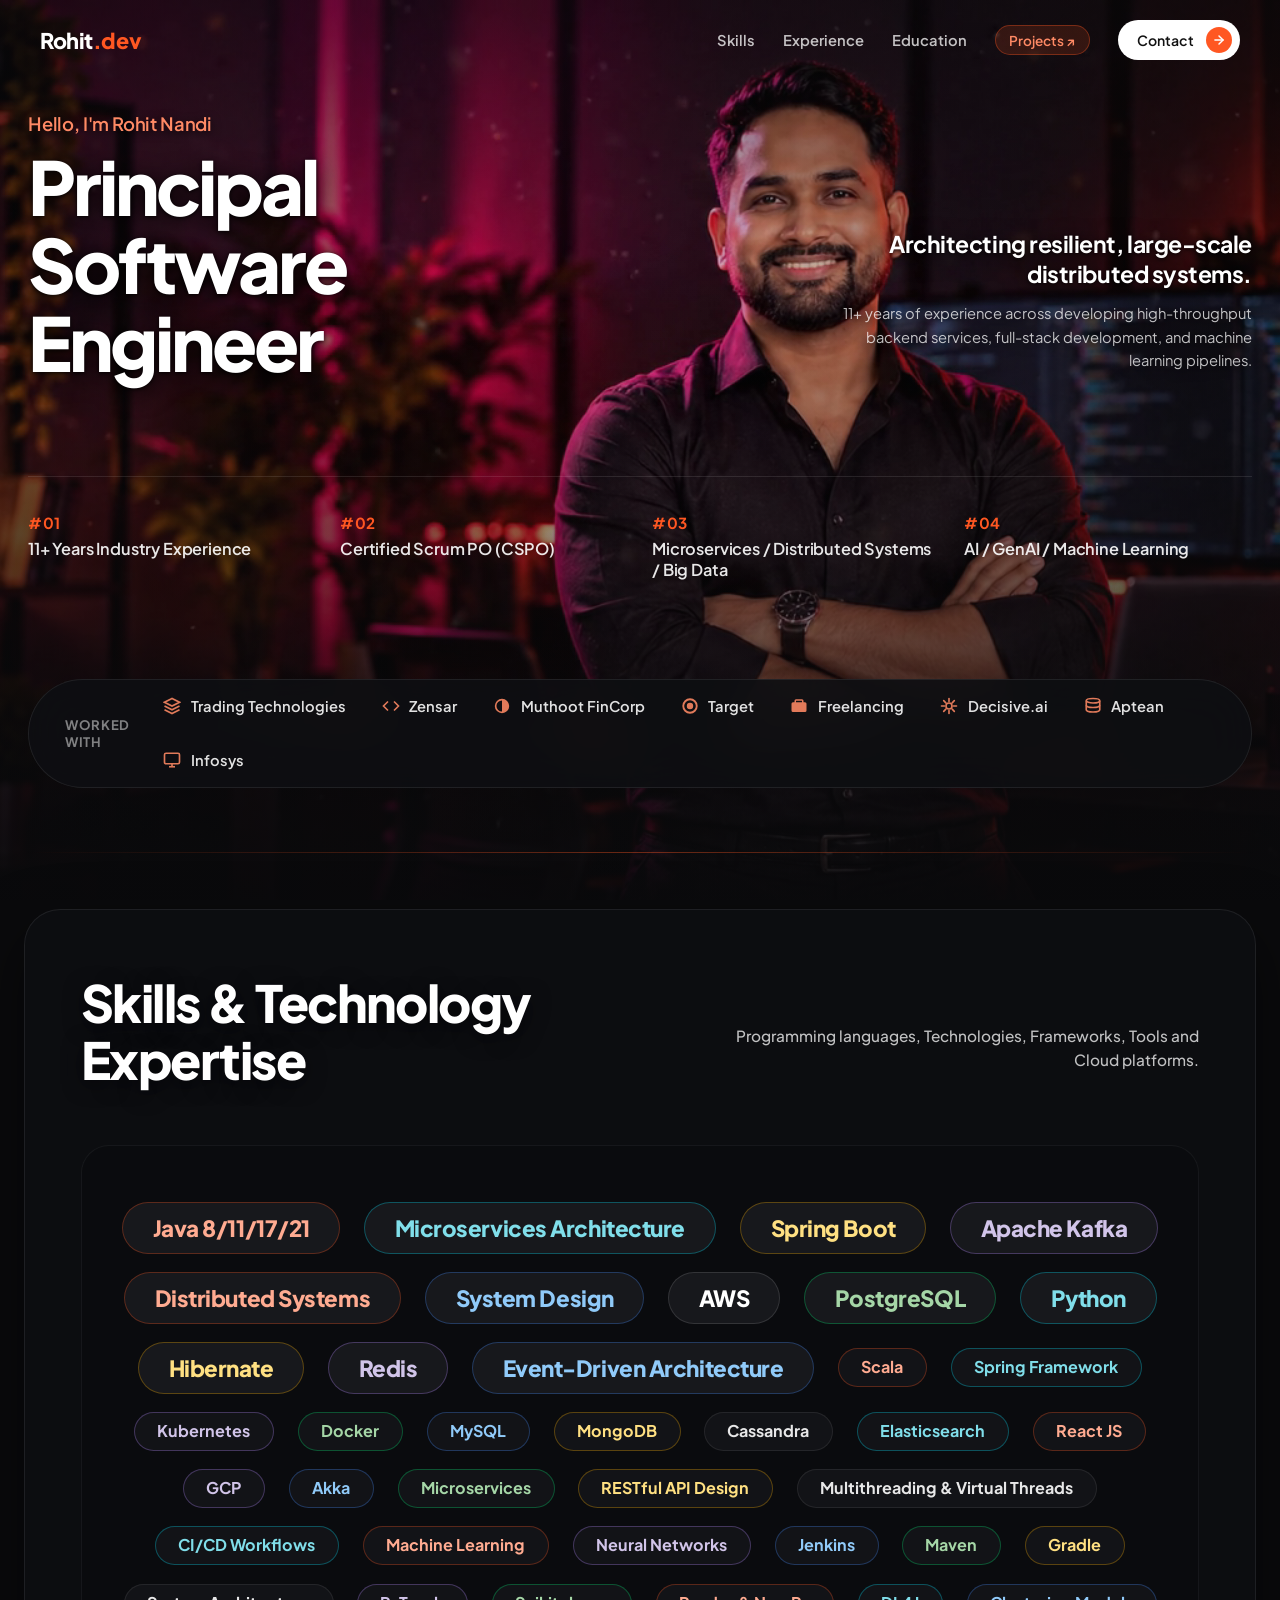
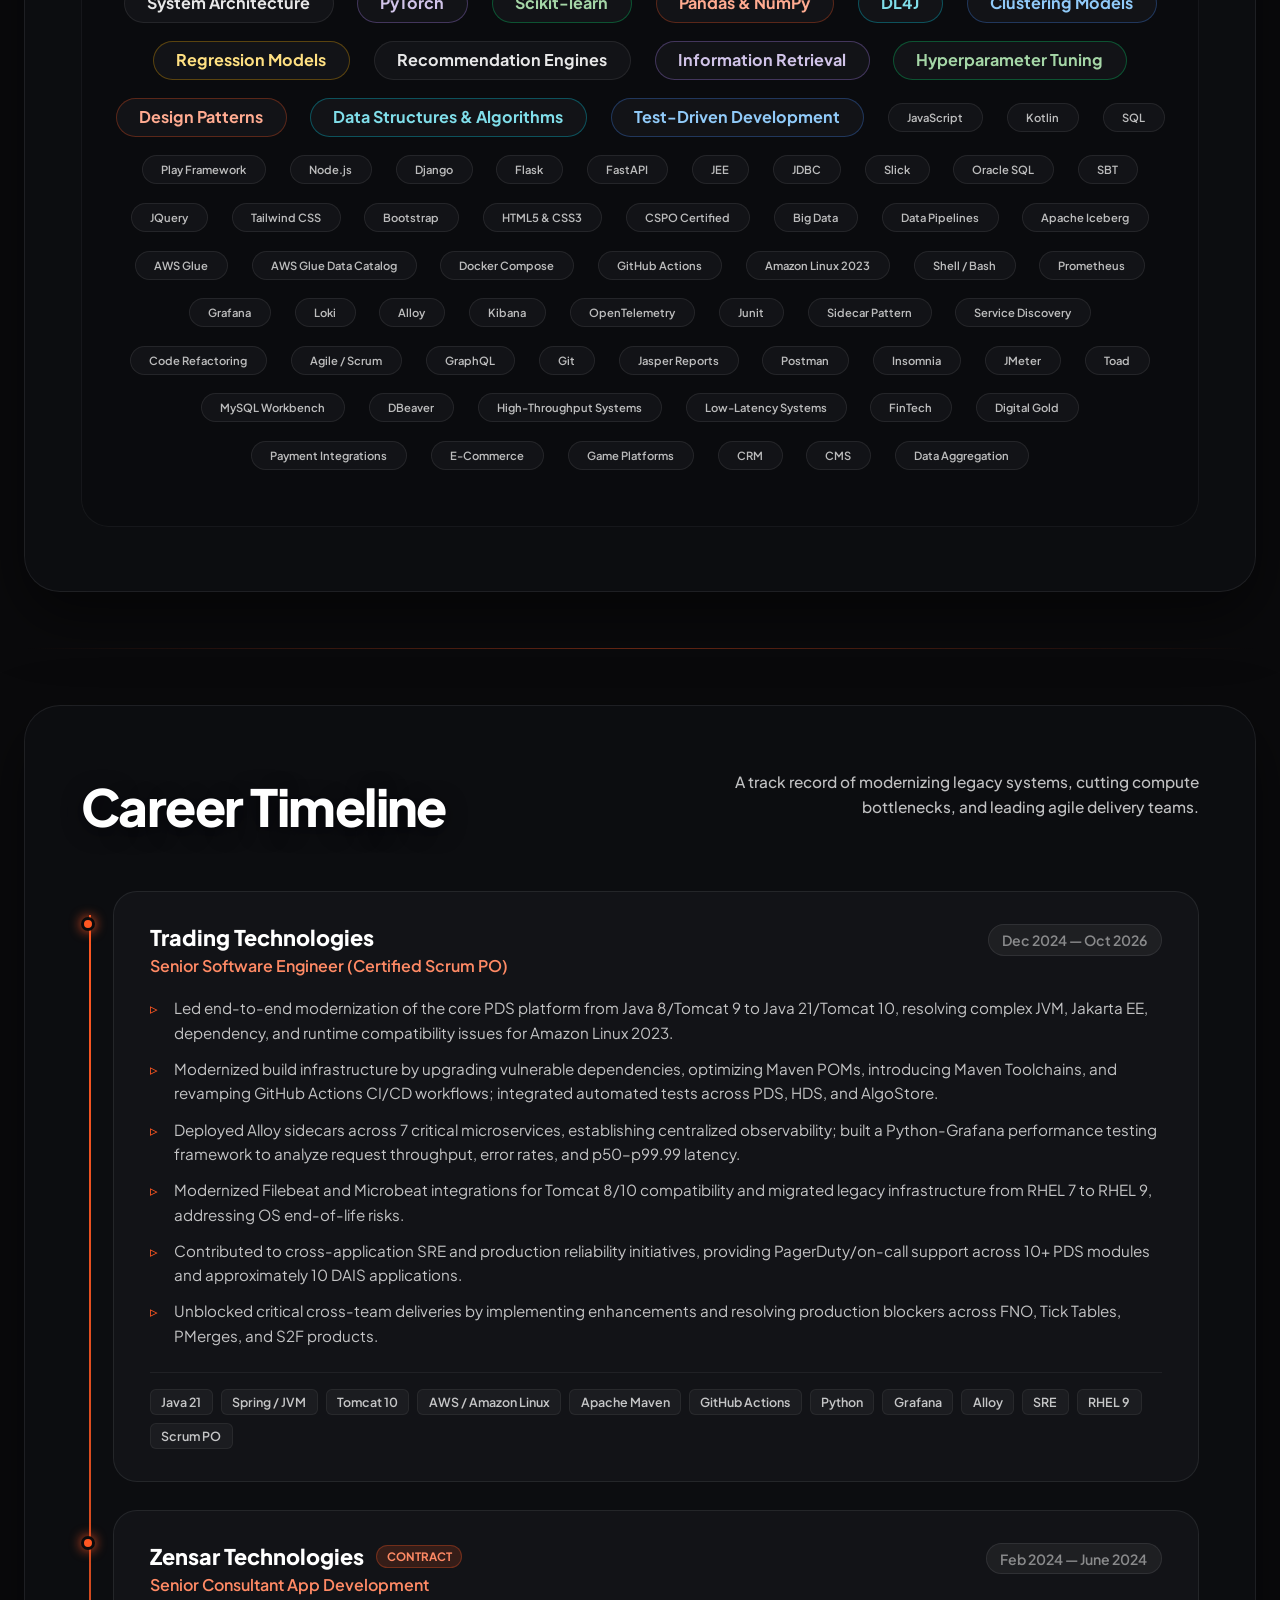
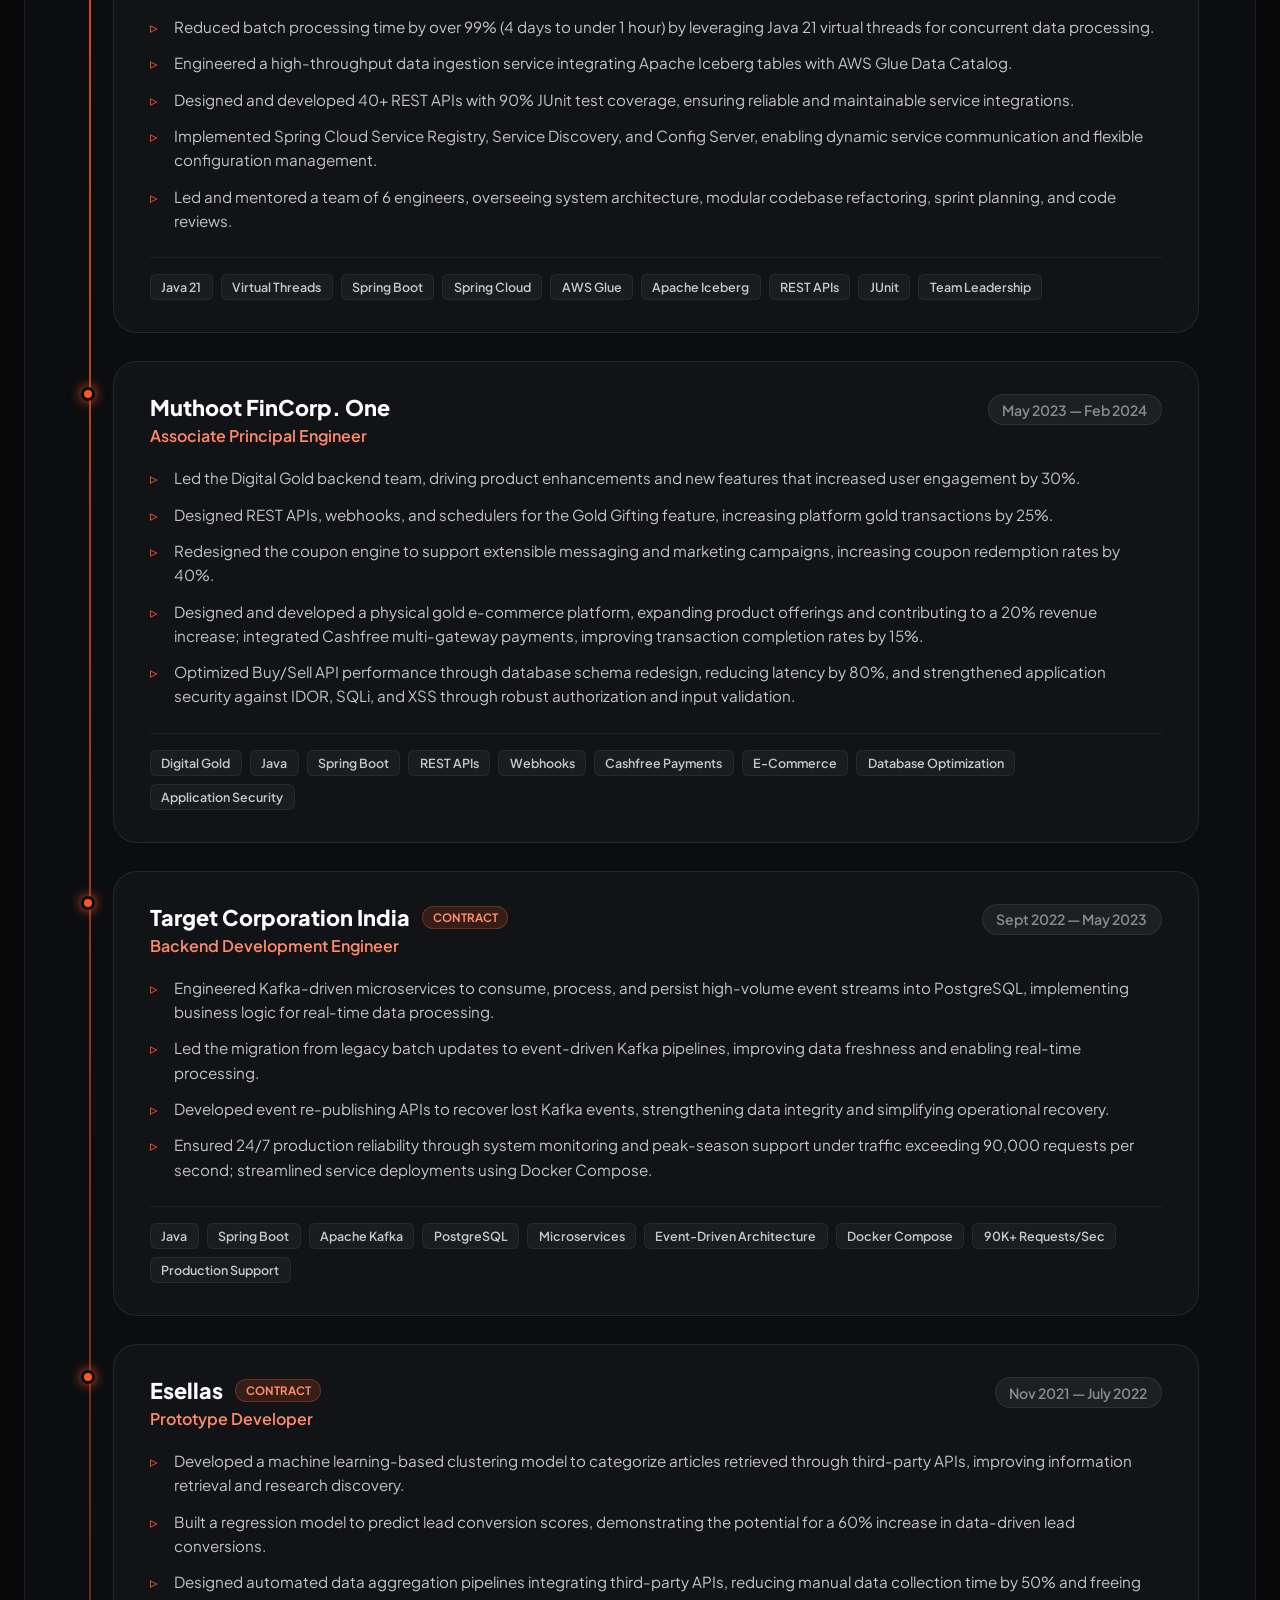
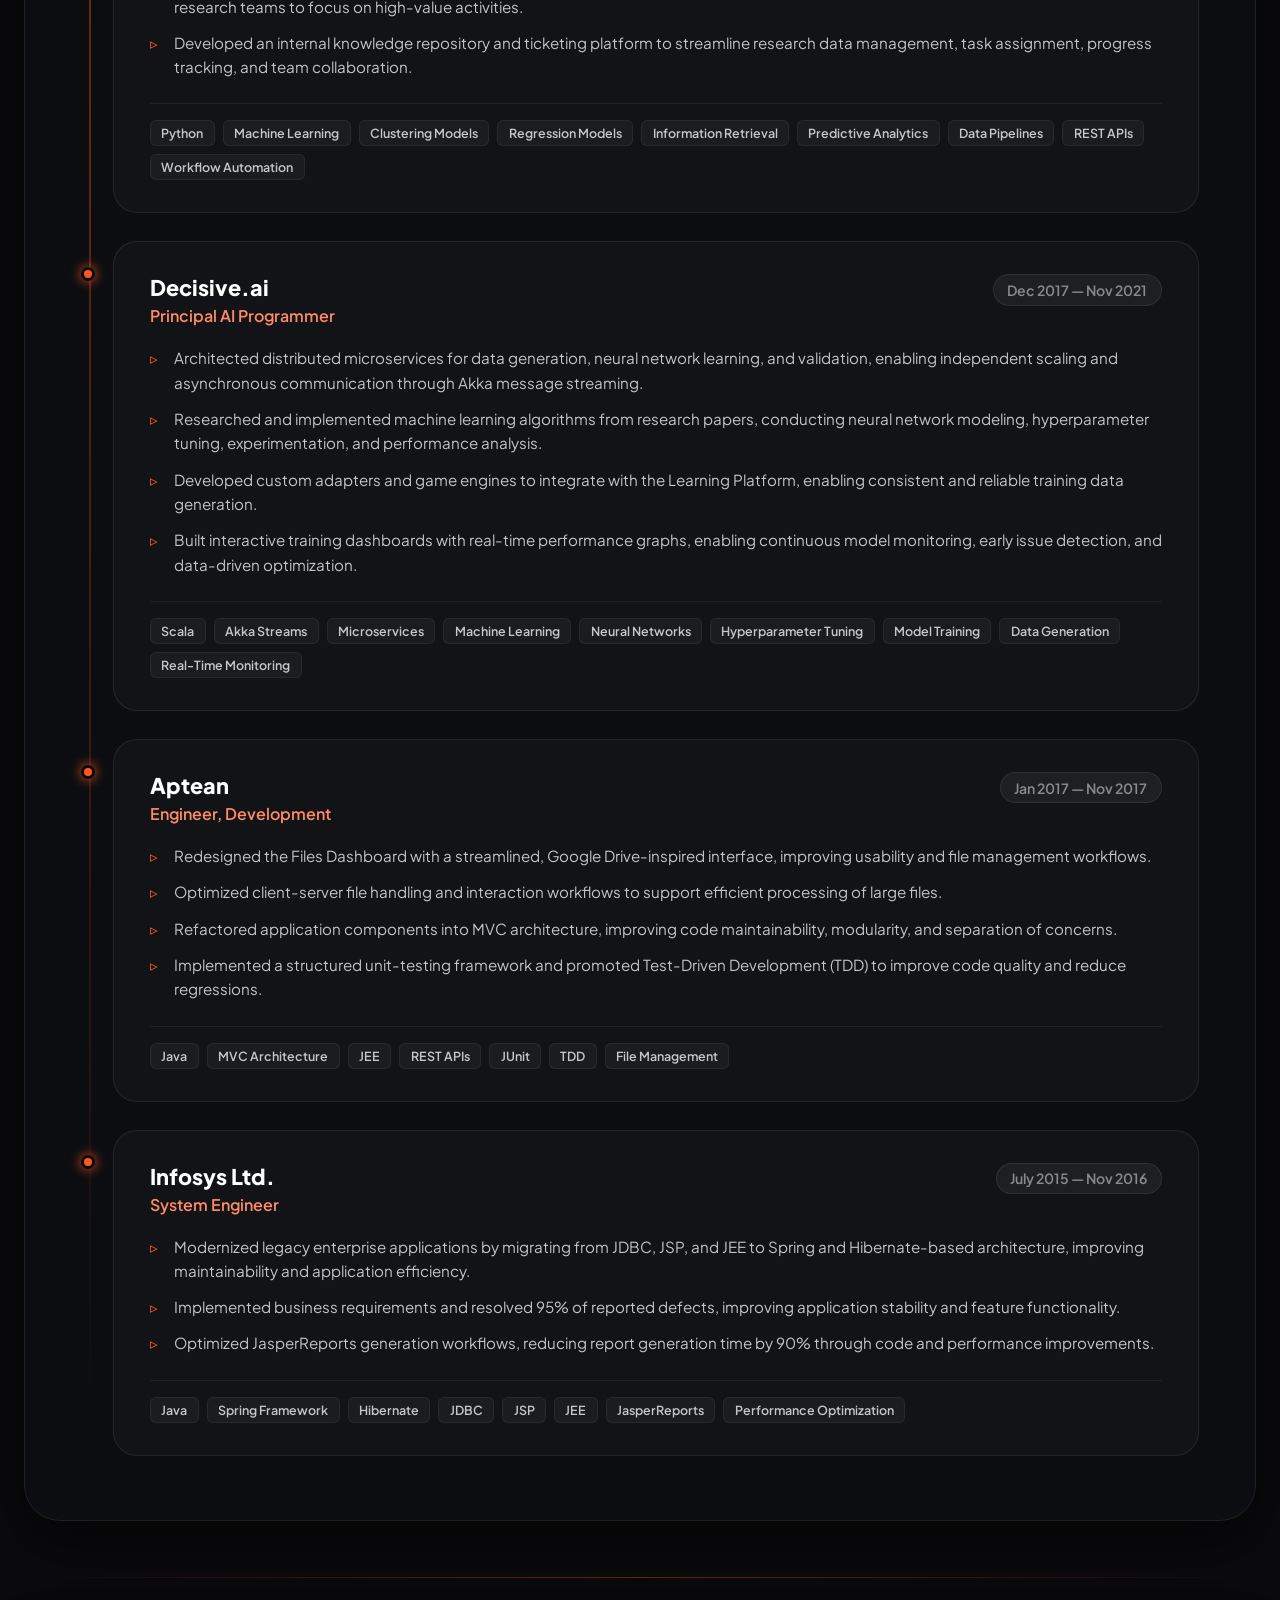
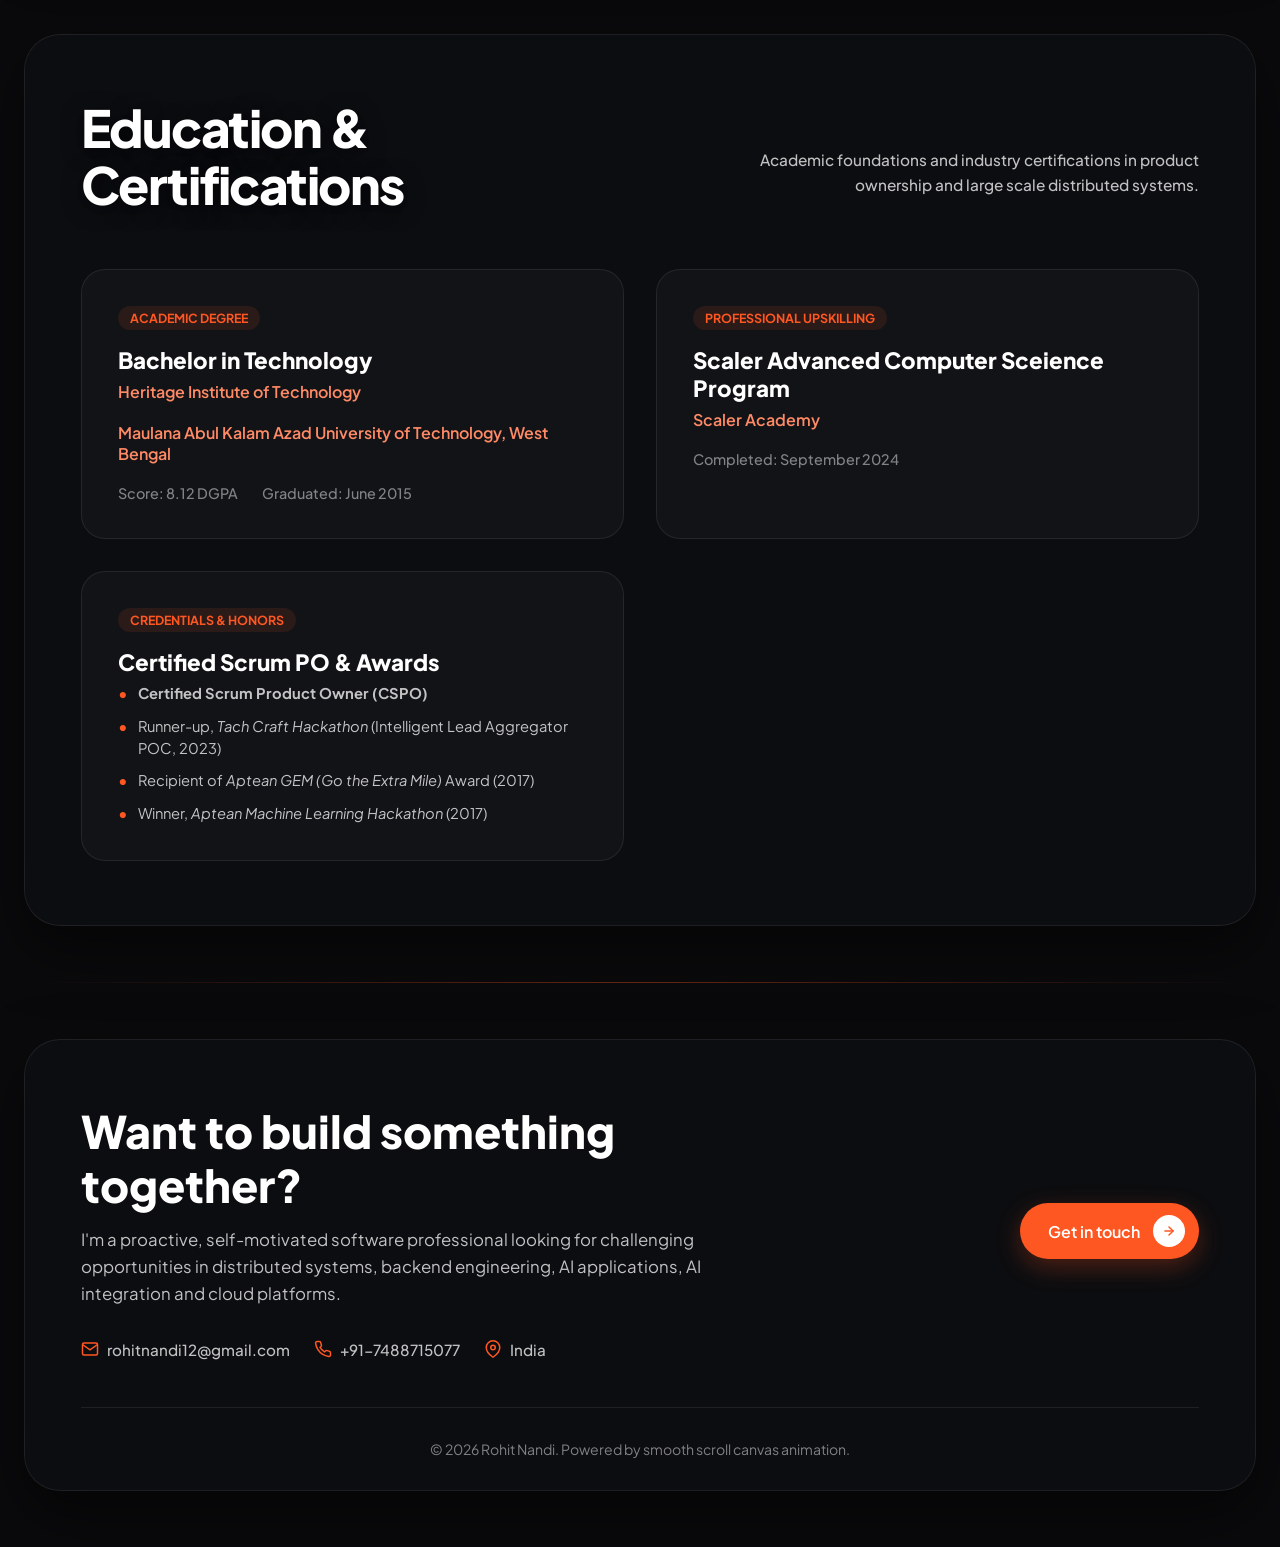
==== commit 20c18666: "Update career timeline" ====
--- a/index.html
+++ b/index.html
@@ -25,7 +25,7 @@
       <a href="#home" class="logo">Rohit<span>.dev</span></a>
       <nav class="nav-links">
         <a href="#skills" class="nav-item">Skills</a>
-        <a href="#projects" class="nav-item">Projects</a>
+        <!-- <a href="#projects" class="nav-item">Projects</a> -->
         <a href="#experience" class="nav-item">Experience</a>
         <a href="#education" class="nav-item">Education</a>
         <a href="projects.html" class="nav-item nav-pill-link">Projects ↗</a>
@@ -74,11 +74,11 @@
         </div>
         <div class="service-item">
           <span class="service-number">#03</span>
-          <span class="service-name">High Scale (90k+ req/sec)</span>
+          <span class="service-name">Microservices / Distributed Systems / Big Data</span>
         </div>
         <div class="service-item">
           <span class="service-number">#04</span>
-          <span class="service-name">Distributed Systems & AI</span>
+          <span class="service-name">AI / GenAI / Machine Learning</span>
         </div>
       </div>
 
@@ -98,15 +98,9 @@
             </div>
             <div class="brand-item">
               <svg class="brand-icon" width="18" height="18" viewBox="0 0 24 24" fill="none" stroke="currentColor"
-                stroke-width="2.5">
-                <circle cx="12" cy="12" r="9"></circle>
-                <circle cx="12" cy="12" r="3" fill="currentColor"></circle>
-              </svg>
-              <span>Target</span>
-            </div>
-            <div class="brand-item">
-              <svg class="brand-icon" width="18" height="18" viewBox="0 0 24 24" fill="currentColor">
-                <polygon points="4,3 20,3 12,12 20,21 4,21 12,12" />
+                stroke-width="2.2">
+                <polyline points="16 18 22 12 16 6"></polyline>
+                <polyline points="8 6 2 12 8 18"></polyline>
               </svg>
               <span>Zensar</span>
             </div>
@@ -118,19 +112,41 @@
               <span>Muthoot FinCorp</span>
             </div>
             <div class="brand-item">
-              <svg class="brand-icon" width="18" height="18" viewBox="0 0 24 24" fill="currentColor">
-                <path
-                  d="M6 7V5a2 2 0 012-2h8a2 2 0 012 2v2h2a2 2 0 012 2v9a2 2 0 01-2 2H4a2 2 0 01-2-2V9a2 2 0 012-2h2zm2-2v2h8V5H8z" />
-              </svg>
-              <span>Freelancing</span>
+              <svg class="brand-icon" width="18" height="18" viewBox="0 0 24 24" fill="none" stroke="currentColor"
+                stroke-width="2.5">
+                <circle cx="12" cy="12" r="9"></circle>
+                <circle cx="12" cy="12" r="3" fill="currentColor"></circle>
+              </svg>
+              <span>Target</span>
             </div>
             <div class="brand-item">
               <svg class="brand-icon" width="18" height="18" viewBox="0 0 24 24" fill="currentColor">
                 <path
                   d="M6 7V5a2 2 0 012-2h8a2 2 0 012 2v2h2a2 2 0 012 2v9a2 2 0 01-2 2H4a2 2 0 01-2-2V9a2 2 0 012-2h2zm2-2v2h8V5H8z" />
               </svg>
+              <span>Freelancing</span>
+            </div>
+            <div class="brand-item">
+              <svg class="brand-icon" width="18" height="18" viewBox="0 0 24 24" fill="none" stroke="currentColor"
+                stroke-width="2.2" stroke-linecap="round" stroke-linejoin="round">
+                <path
+                  d="M12 2v4M12 18v4M4.93 4.93l2.83 2.83M16.24 16.24l2.83 2.83M2 12h4M18 12h4M4.93 19.07l2.83-2.83M16.24 7.76l2.83-2.83">
+                </path>
+                <circle cx="12" cy="12" r="4"></circle>
+              </svg>
               <span>Decisive.ai</span>
             </div>
+
+            <div class="brand-item">
+              <svg class="brand-icon" width="18" height="18" viewBox="0 0 24 24" fill="none" stroke="currentColor"
+                stroke-width="2.2">
+                <ellipse cx="12" cy="5" rx="9" ry="3"></ellipse>
+                <path d="M3 5v6c0 1.66 4 3 9 3s9-1.34 9-3V5"></path>
+                <path d="M3 11v6c0 1.66 4 3 9 3s9-1.34 9-3v-6"></path>
+              </svg>
+              <span>Aptean</span>
+            </div>
+
             <div class="brand-item">
               <svg class="brand-icon" width="18" height="18" viewBox="0 0 24 24" fill="none" stroke="currentColor"
                 stroke-width="2.2">
@@ -426,19 +442,37 @@
               </div>
               <span class="timeline-period">Dec 2024 — Oct 2026</span>
             </div>
+
             <ul class="timeline-bullets">
-              <li>Modernized core data service platform from Java 8/Tomcat 9 to Java 21/Tomcat 10; resolved complex JVM
-                conflicts and ensured full Amazon Linux 2023 container OS compatibility.</li>
-              <li>Eliminated critical security debt and optimized nested POM structures, refactoring CI/CD pipelines to
-                save each engineer ~1 day of overhead.</li>
-              <li>Architected and deployed Alloy as a sidecar service across 7 critical microservices, establishing
-                centralized, low-overhead observability.</li>
+              <li>Led end-to-end modernization of the core PDS platform from Java 8/Tomcat 9 to Java 21/Tomcat 10,
+                resolving complex JVM, Jakarta EE, dependency, and runtime compatibility issues for Amazon Linux 2023.
+              </li>
+              <li>Modernized build infrastructure by upgrading vulnerable dependencies, optimizing Maven POMs,
+                introducing Maven Toolchains, and revamping GitHub Actions CI/CD workflows; integrated automated tests
+                across PDS, HDS, and AlgoStore.</li>
+              <li>Deployed Alloy sidecars across 7 critical microservices, establishing centralized observability; built
+                a Python-Grafana performance testing framework to analyze request throughput, error rates, and
+                p50–p99.99 latency.</li>
+              <li>Modernized Filebeat and Microbeat integrations for Tomcat 8/10 compatibility and migrated legacy
+                infrastructure from RHEL 7 to RHEL 9, addressing OS end-of-life risks.</li>
+              <li>Contributed to cross-application SRE and production reliability initiatives, providing
+                PagerDuty/on-call support across 10+ PDS modules and approximately 10 DAIS applications.</li>
+              <li>Unblocked critical cross-team deliveries by implementing enhancements and resolving production
+                blockers across FNO, Tick Tables, PMerges, and S2F products.</li>
             </ul>
+
             <div class="timeline-tags">
               <span class="timeline-tag">Java 21</span>
+              <span class="timeline-tag">Spring / JVM</span>
               <span class="timeline-tag">Tomcat 10</span>
-              <span class="timeline-tag">Alloy Sidecar</span>
-              <span class="timeline-tag">CI/CD</span>
+              <span class="timeline-tag">AWS / Amazon Linux</span>
+              <span class="timeline-tag">Apache Maven</span>
+              <span class="timeline-tag">GitHub Actions</span>
+              <span class="timeline-tag">Python</span>
+              <span class="timeline-tag">Grafana</span>
+              <span class="timeline-tag">Alloy</span>
+              <span class="timeline-tag">SRE</span>
+              <span class="timeline-tag">RHEL 9</span>
               <span class="timeline-tag">Scrum PO</span>
             </div>
           </div>
@@ -457,19 +491,30 @@
               </div>
               <span class="timeline-period">Feb 2024 — June 2024</span>
             </div>
+
             <ul class="timeline-bullets">
-              <li>Reduced batch processing duration by over 99% (from 4 days down to under 1 hour) by leveraging Java 21
-                virtual threads.</li>
-              <li>Engineered high-throughput service ingesting from Iceberg tables via AWS Glue catalog; authored 40+
-                REST APIs with 90% JUnit coverage.</li>
-              <li>Mentored and led an engineering team of 6 across system architecture, sprint planning, and code
-                reviews.</li>
+              <li>Reduced batch processing time by over 99% (4 days to under 1 hour) by leveraging Java 21 virtual
+                threads for concurrent data processing.</li>
+              <li>Engineered a high-throughput data ingestion service integrating Apache Iceberg tables with AWS Glue
+                Data Catalog.</li>
+              <li>Designed and developed 40+ REST APIs with 90% JUnit test coverage, ensuring reliable and maintainable
+                service integrations.</li>
+              <li>Implemented Spring Cloud Service Registry, Service Discovery, and Config Server, enabling dynamic
+                service communication and flexible configuration management.</li>
+              <li>Led and mentored a team of 6 engineers, overseeing system architecture, modular codebase refactoring,
+                sprint planning, and code reviews.</li>
             </ul>
+
             <div class="timeline-tags">
-              <span class="timeline-tag">Java 21 Virtual Threads</span>
+              <span class="timeline-tag">Java 21</span>
+              <span class="timeline-tag">Virtual Threads</span>
+              <span class="timeline-tag">Spring Boot</span>
               <span class="timeline-tag">Spring Cloud</span>
-              <span class="timeline-tag">AWS Glue & Iceberg</span>
-              <span class="timeline-tag">Team Lead</span>
+              <span class="timeline-tag">AWS Glue</span>
+              <span class="timeline-tag">Apache Iceberg</span>
+              <span class="timeline-tag">REST APIs</span>
+              <span class="timeline-tag">JUnit</span>
+              <span class="timeline-tag">Team Leadership</span>
             </div>
           </div>
         </div>
@@ -487,19 +532,32 @@
               </div>
               <span class="timeline-period">May 2023 — Feb 2024</span>
             </div>
+
             <ul class="timeline-bullets">
-              <li>Led the Digital Gold backend team; developed REST APIs, webhooks, and schedulers for gifting and
-                physical gold e-commerce, driving 25% transaction growth.</li>
-              <li>Integrated Cashfree multi-gateway payments and optimized database schema, reducing Buy/Sell API
-                latency by 80%.</li>
-              <li>Fortified application security against IDOR, SQLi, and XSS vulnerabilities via robust authorization
-                and input validation layers.</li>
+              <li>Led the Digital Gold backend team, driving product enhancements and new features that increased user
+                engagement by 30%.</li>
+              <li>Designed REST APIs, webhooks, and schedulers for the Gold Gifting feature, increasing platform gold
+                transactions by 25%.</li>
+              <li>Redesigned the coupon engine to support extensible messaging and marketing campaigns, increasing
+                coupon redemption rates by 40%.</li>
+              <li>Designed and developed a physical gold e-commerce platform, expanding product offerings and
+                contributing to a 20% revenue increase; integrated Cashfree multi-gateway payments, improving
+                transaction completion rates by 15%.</li>
+              <li>Optimized Buy/Sell API performance through database schema redesign, reducing latency by 80%, and
+                strengthened application security against IDOR, SQLi, and XSS through robust authorization and input
+                validation.</li>
             </ul>
+
             <div class="timeline-tags">
               <span class="timeline-tag">Digital Gold</span>
-              <span class="timeline-tag">Fintech Payments</span>
-              <span class="timeline-tag">Database Tuning</span>
-              <span class="timeline-tag">Security (IDOR/SQLi)</span>
+              <span class="timeline-tag">Java</span>
+              <span class="timeline-tag">Spring Boot</span>
+              <span class="timeline-tag">REST APIs</span>
+              <span class="timeline-tag">Webhooks</span>
+              <span class="timeline-tag">Cashfree Payments</span>
+              <span class="timeline-tag">E-Commerce</span>
+              <span class="timeline-tag">Database Optimization</span>
+              <span class="timeline-tag">Application Security</span>
             </div>
           </div>
         </div>
@@ -512,27 +570,41 @@
           <div class="timeline-content">
             <div class="timeline-header">
               <div class="timeline-role-group">
-                <h3 class="timeline-company">Target Corporation India <span class="tag-contract">Contract</span></h3>
+                <h3 class="timeline-company">Target Corporation India
+                  <span class="tag-contract">Contract</span>
+                </h3>
                 <span class="timeline-role">Backend Development Engineer</span>
               </div>
               <span class="timeline-period">Sept 2022 — May 2023</span>
             </div>
+
             <ul class="timeline-bullets">
-              <li>Engineered Kafka event-driven pipelines transitioning legacy batch workflows to real-time streaming
-                into PostgreSQL.</li>
-              <li>Ensured flawless 24/7 system availability and zero downtime during peak retail traffic exceeding
-                90,000 requests per second.</li>
+              <li>Engineered Kafka-driven microservices to consume, process, and persist high-volume event streams into
+                PostgreSQL, implementing business logic for real-time data processing.</li>
+              <li>Led the migration from legacy batch updates to event-driven Kafka pipelines, improving data freshness
+                and enabling real-time processing.</li>
+              <li>Developed event re-publishing APIs to recover lost Kafka events, strengthening data integrity and
+                simplifying operational recovery.</li>
+              <li>Ensured 24/7 production reliability through system monitoring and peak-season support under traffic
+                exceeding 90,000 requests per second; streamlined service deployments using Docker Compose.</li>
             </ul>
+
             <div class="timeline-tags">
+              <span class="timeline-tag">Java</span>
+              <span class="timeline-tag">Spring Boot</span>
               <span class="timeline-tag">Apache Kafka</span>
               <span class="timeline-tag">PostgreSQL</span>
-              <span class="timeline-tag">90k+ Req/sec</span>
-              <span class="timeline-tag">Event-Driven</span>
-            </div>
-          </div>
-        </div>
-
-        <!-- Timeline Item 5 -->
+              <span class="timeline-tag">Microservices</span>
+              <span class="timeline-tag">Event-Driven Architecture</span>
+              <span class="timeline-tag">Docker Compose</span>
+              <span class="timeline-tag">90K+ Requests/Sec</span>
+              <span class="timeline-tag">Production Support</span>
+            </div>
+          </div>
+        </div>
+
+
+        <!-- Timeline Item 5: Esellas -->
         <div class="timeline-item">
           <div class="timeline-marker">
             <span class="timeline-dot"></span>
@@ -540,27 +612,38 @@
           <div class="timeline-content">
             <div class="timeline-header">
               <div class="timeline-role-group">
-                <h3 class="timeline-company">Decisive.ai & Esellas</h3>
-                <span class="timeline-role">AI Programmer & Prototype Developer</span>
+                <h3 class="timeline-company">Esellas <span class="tag-contract">Contract</span></h3>
+                <span class="timeline-role">Prototype Developer</span>
               </div>
-              <span class="timeline-period">Dec 2017 — July 2022</span>
-            </div>
+              <span class="timeline-period">Nov 2021 — July 2022</span>
+            </div>
+
             <ul class="timeline-bullets">
-              <li>Built distributed microservices for data generation, learning, and validation with Akka message
-                streaming.</li>
-              <li>Trained machine learning models (clustering, neural networks, and regression) boosting lead
-                conversions by 60% and cutting data aggregation times by 50%.</li>
+              <li>Developed a machine learning-based clustering model to categorize articles retrieved through
+                third-party APIs, improving information retrieval and research discovery.</li>
+              <li>Built a regression model to predict lead conversion scores, demonstrating the potential for a 60%
+                increase in data-driven lead conversions.</li>
+              <li>Designed automated data aggregation pipelines integrating third-party APIs, reducing manual data
+                collection time by 50% and freeing research teams to focus on high-value activities.</li>
+              <li>Developed an internal knowledge repository and ticketing platform to streamline research data
+                management, task assignment, progress tracking, and team collaboration.</li>
             </ul>
+
             <div class="timeline-tags">
-              <span class="timeline-tag">Akka Streams</span>
+              <span class="timeline-tag">Python</span>
               <span class="timeline-tag">Machine Learning</span>
-              <span class="timeline-tag">Neural Networks</span>
+              <span class="timeline-tag">Clustering Models</span>
+              <span class="timeline-tag">Regression Models</span>
+              <span class="timeline-tag">Information Retrieval</span>
+              <span class="timeline-tag">Predictive Analytics</span>
               <span class="timeline-tag">Data Pipelines</span>
-            </div>
-          </div>
-        </div>
-
-        <!-- Timeline Item 6 -->
+              <span class="timeline-tag">REST APIs</span>
+              <span class="timeline-tag">Workflow Automation</span>
+            </div>
+          </div>
+        </div>
+
+        <!-- Timeline Item 5: Decisive.ai -->
         <div class="timeline-item">
           <div class="timeline-marker">
             <span class="timeline-dot"></span>
@@ -568,21 +651,106 @@
           <div class="timeline-content">
             <div class="timeline-header">
               <div class="timeline-role-group">
-                <h3 class="timeline-company">Aptean & Infosys Ltd.</h3>
-                <span class="timeline-role">Development & System Engineer</span>
+                <h3 class="timeline-company">Decisive.ai</h3>
+                <span class="timeline-role">Principal AI Programmer</span>
               </div>
-              <span class="timeline-period">July 2015 — Nov 2017</span>
-            </div>
+              <span class="timeline-period">Dec 2017 — Nov 2021</span>
+            </div>
+
             <ul class="timeline-bullets">
-              <li>Redesigned enterprise file dashboard inspired by Google Drive; migrated legacy JDBC/JSP stacks to
-                Spring & Hibernate.</li>
-              <li>Optimized Jasper Reports generation code to reduce runtime by 90%; recognized as Top Performer Trainee
-                (93% aggregate) at Infosys Mysore.</li>
+              <li>Architected distributed microservices for data generation, neural network learning, and validation,
+                enabling independent scaling and asynchronous communication through Akka message streaming.</li>
+              <li>Researched and implemented machine learning algorithms from research papers, conducting neural network
+                modeling, hyperparameter tuning, experimentation, and performance analysis.</li>
+              <li>Developed custom adapters and game engines to integrate with the Learning Platform, enabling
+                consistent and reliable training data generation.</li>
+              <li>Built interactive training dashboards with real-time performance graphs, enabling continuous model
+                monitoring, early issue detection, and data-driven optimization.</li>
             </ul>
+
             <div class="timeline-tags">
-              <span class="timeline-tag">Spring / Hibernate</span>
+              <span class="timeline-tag">Scala</span>
+              <span class="timeline-tag">Akka Streams</span>
+              <span class="timeline-tag">Microservices</span>
+              <span class="timeline-tag">Machine Learning</span>
+              <span class="timeline-tag">Neural Networks</span>
+              <span class="timeline-tag">Hyperparameter Tuning</span>
+              <span class="timeline-tag">Model Training</span>
+              <span class="timeline-tag">Data Generation</span>
+              <span class="timeline-tag">Real-Time Monitoring</span>
+            </div>
+          </div>
+        </div>
+
+        <!-- Timeline Item 7: Aptean -->
+        <div class="timeline-item">
+          <div class="timeline-marker">
+            <span class="timeline-dot"></span>
+          </div>
+          <div class="timeline-content">
+            <div class="timeline-header">
+              <div class="timeline-role-group">
+                <h3 class="timeline-company">Aptean</h3>
+                <span class="timeline-role">Engineer, Development</span>
+              </div>
+              <span class="timeline-period">Jan 2017 — Nov 2017</span>
+            </div>
+
+            <ul class="timeline-bullets">
+              <li>Redesigned the Files Dashboard with a streamlined, Google Drive-inspired interface, improving
+                usability and file management workflows.</li>
+              <li>Optimized client-server file handling and interaction workflows to support efficient processing of
+                large files.</li>
+              <li>Refactored application components into MVC architecture, improving code maintainability, modularity,
+                and separation of concerns.</li>
+              <li>Implemented a structured unit-testing framework and promoted Test-Driven Development (TDD) to improve
+                code quality and reduce regressions.</li>
+            </ul>
+
+            <div class="timeline-tags">
+              <span class="timeline-tag">Java</span>
+              <span class="timeline-tag">MVC Architecture</span>
+              <span class="timeline-tag">JEE</span>
+              <span class="timeline-tag">REST APIs</span>
+              <span class="timeline-tag">JUnit</span>
               <span class="timeline-tag">TDD</span>
-              <span class="timeline-tag">Infosys Top Performer</span>
+              <span class="timeline-tag">File Management</span>
+            </div>
+          </div>
+        </div>
+
+        <!-- Timeline Item 8: Infosys -->
+        <div class="timeline-item">
+          <div class="timeline-marker">
+            <span class="timeline-dot"></span>
+          </div>
+          <div class="timeline-content">
+            <div class="timeline-header">
+              <div class="timeline-role-group">
+                <h3 class="timeline-company">Infosys Ltd.</h3>
+                <span class="timeline-role">System Engineer</span>
+              </div>
+              <span class="timeline-period">July 2015 — Nov 2016</span>
+            </div>
+
+            <ul class="timeline-bullets">
+              <li>Modernized legacy enterprise applications by migrating from JDBC, JSP, and JEE to Spring and
+                Hibernate-based architecture, improving maintainability and application efficiency.</li>
+              <li>Implemented business requirements and resolved 95% of reported defects, improving application
+                stability and feature functionality.</li>
+              <li>Optimized JasperReports generation workflows, reducing report generation time by 90% through code and
+                performance improvements.</li>
+            </ul>
+
+            <div class="timeline-tags">
+              <span class="timeline-tag">Java</span>
+              <span class="timeline-tag">Spring Framework</span>
+              <span class="timeline-tag">Hibernate</span>
+              <span class="timeline-tag">JDBC</span>
+              <span class="timeline-tag">JSP</span>
+              <span class="timeline-tag">JEE</span>
+              <span class="timeline-tag">JasperReports</span>
+              <span class="timeline-tag">Performance Optimization</span>
             </div>
           </div>
         </div>
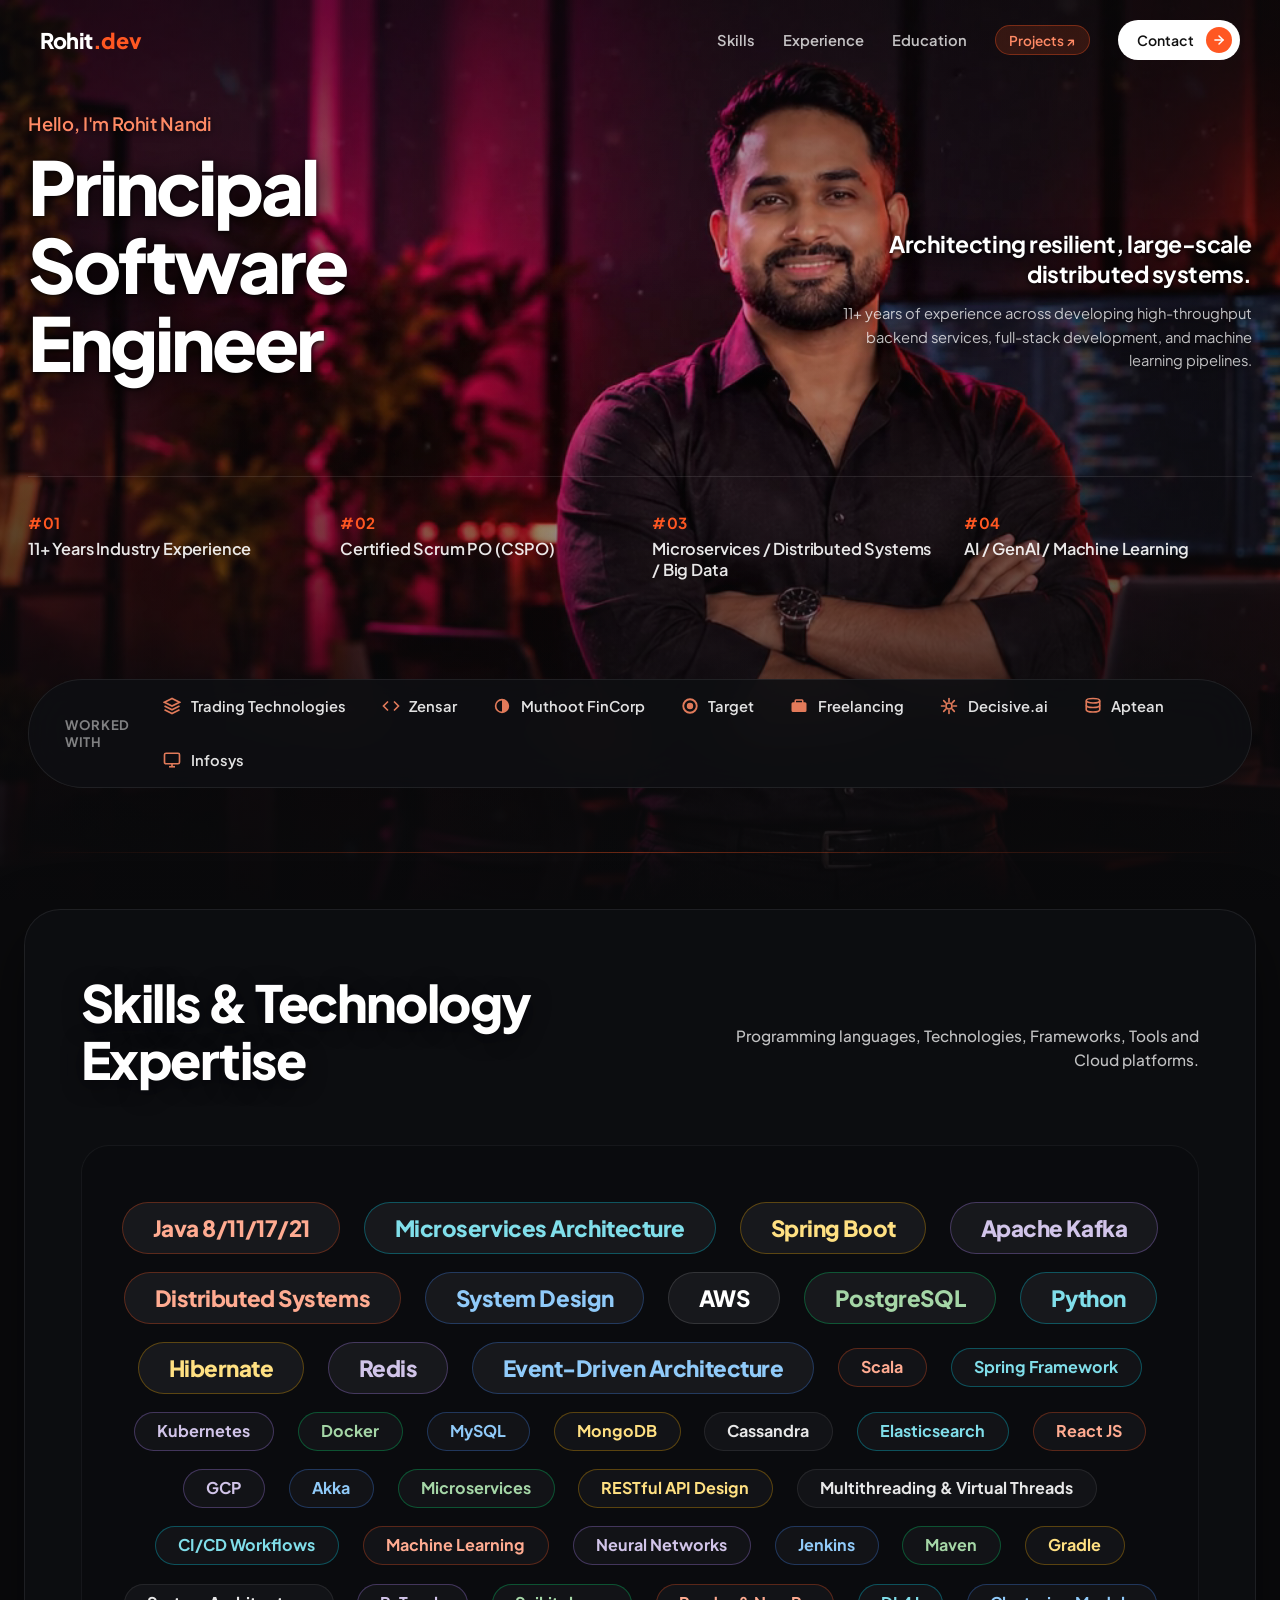
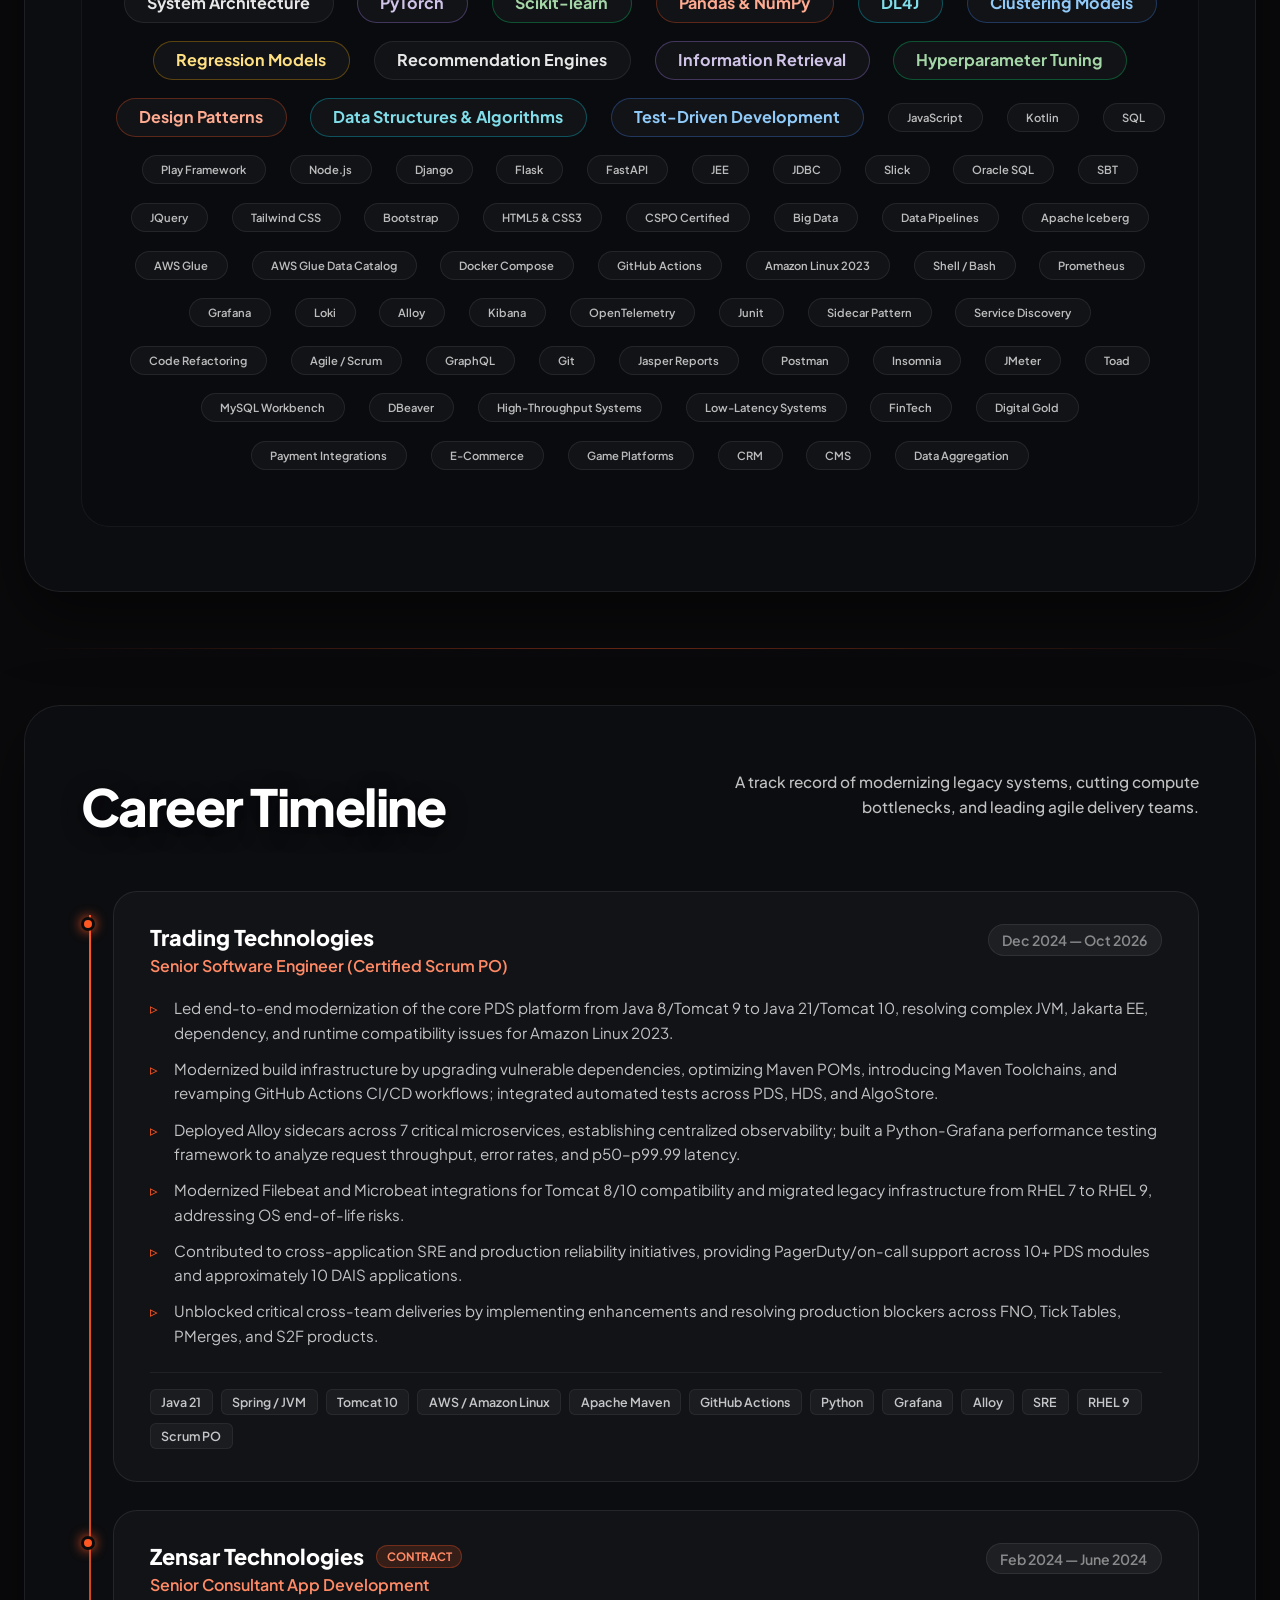
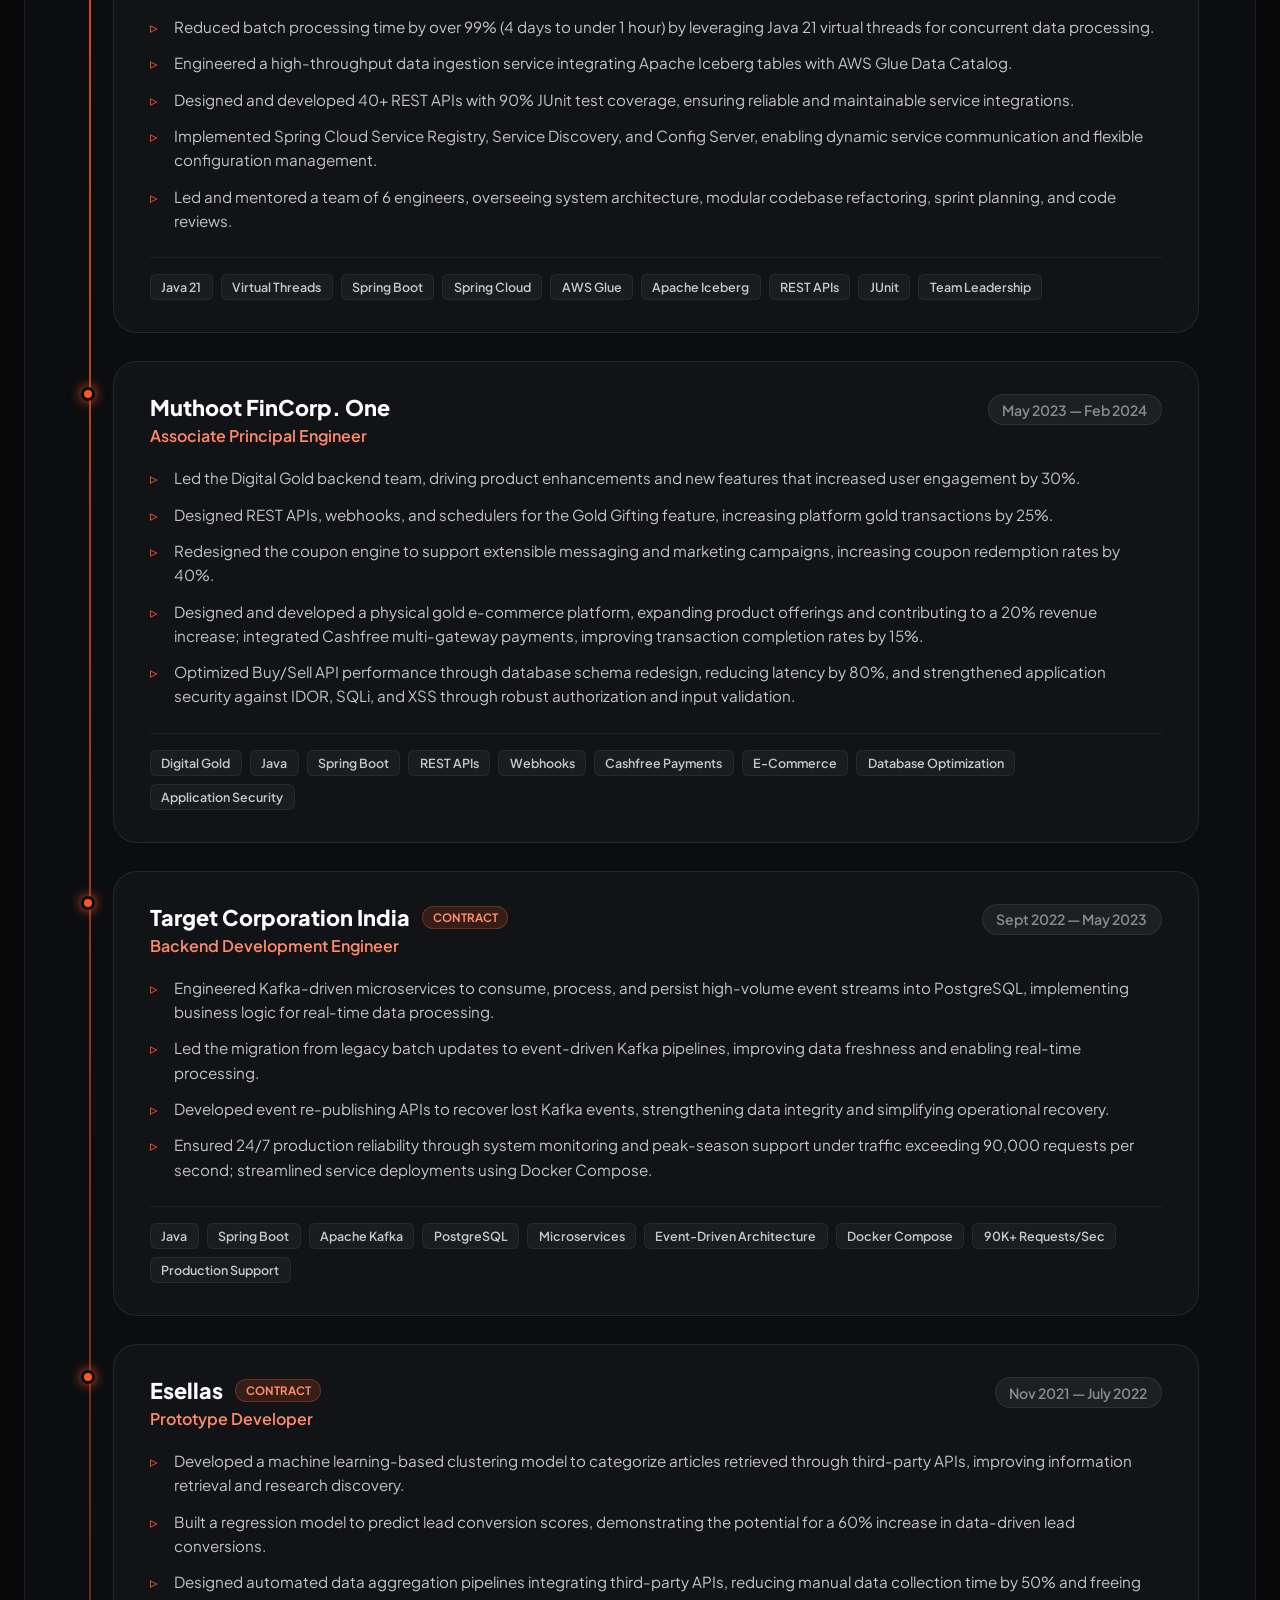
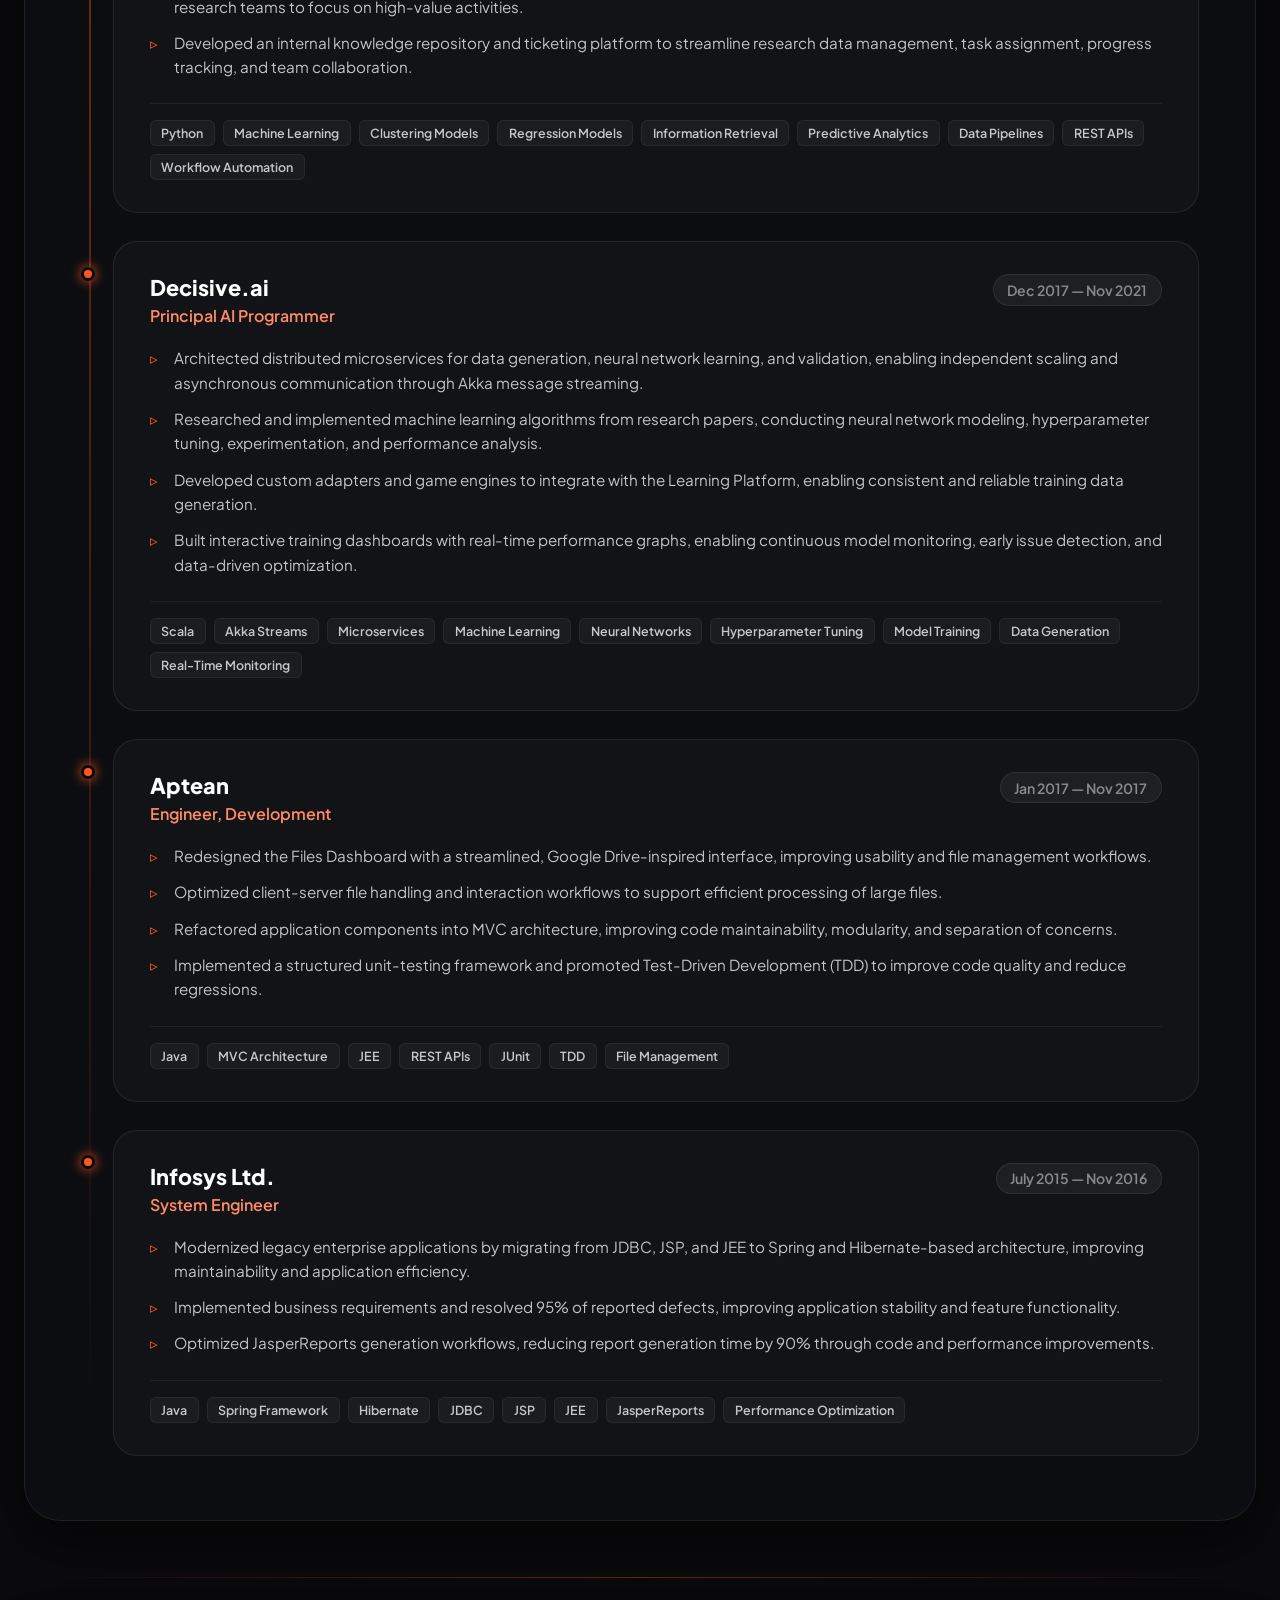
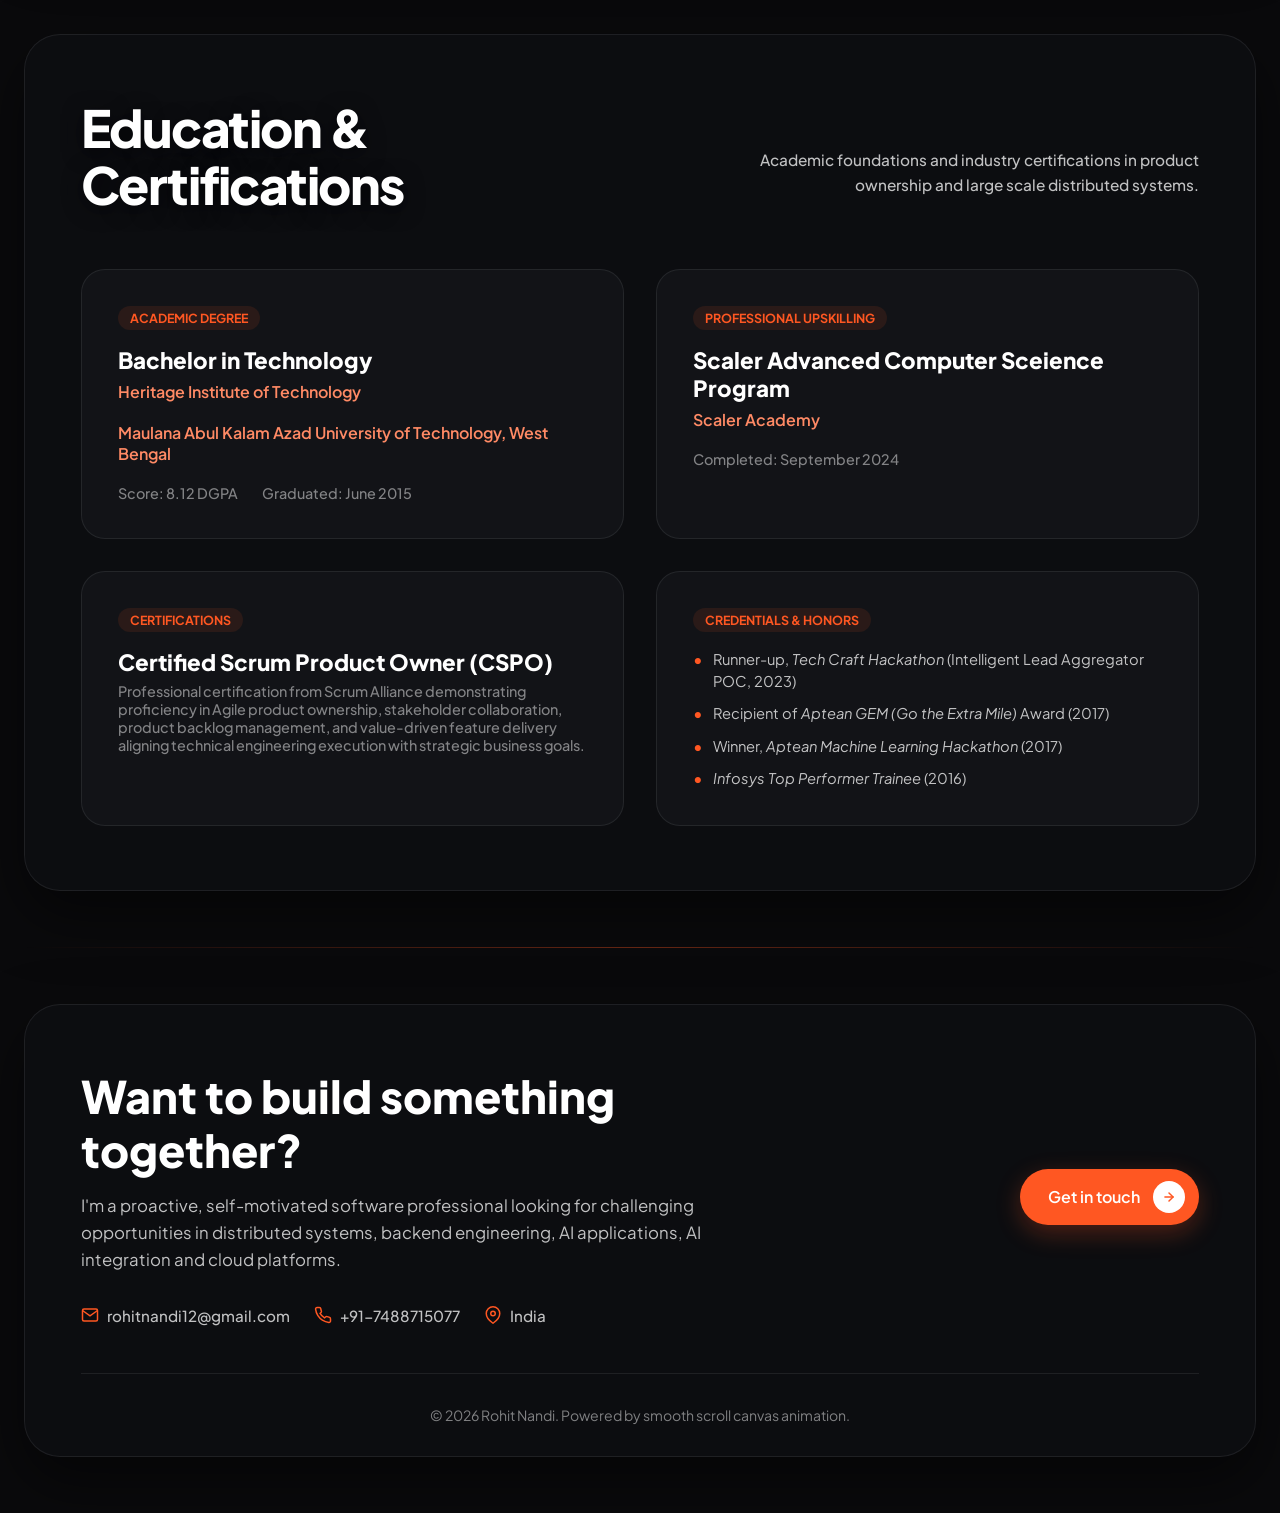
==== commit 1d52688a: "updates education section" ====
--- a/index.html
+++ b/index.html
@@ -794,13 +794,21 @@
           </div>
         </div>
         <div class="info-card">
+          <span class="info-card-badge">Certifications</span>
+          <h3 class="info-card-title">Certified Scrum Product Owner (CSPO)</h3>
+          <div class="info-card-meta">
+            <span>Professional certification from Scrum Alliance demonstrating proficiency in Agile product ownership,
+              stakeholder collaboration, product backlog management, and value-driven feature delivery aligning
+              technical engineering execution with strategic business goals.</span>
+          </div>
+        </div>
+        <div class="info-card">
           <span class="info-card-badge">Credentials & Honors</span>
-          <h3 class="info-card-title">Certified Scrum PO & Awards</h3>
           <ul class="info-bullets">
-            <li><strong>Certified Scrum Product Owner (CSPO)</strong></li>
-            <li>Runner-up, <em>Tach Craft Hackathon</em> (Intelligent Lead Aggregator POC, 2023)</li>
+            <li>Runner-up, <em>Tech Craft Hackathon</em> (Intelligent Lead Aggregator POC, 2023)</li>
             <li>Recipient of <em>Aptean GEM (Go the Extra Mile)</em> Award (2017)</li>
             <li>Winner, <em>Aptean Machine Learning Hackathon</em> (2017)</li>
+            <li><em>Infosys Top Performer Trainee</em> (2016)</li>
           </ul>
         </div>
       </div>
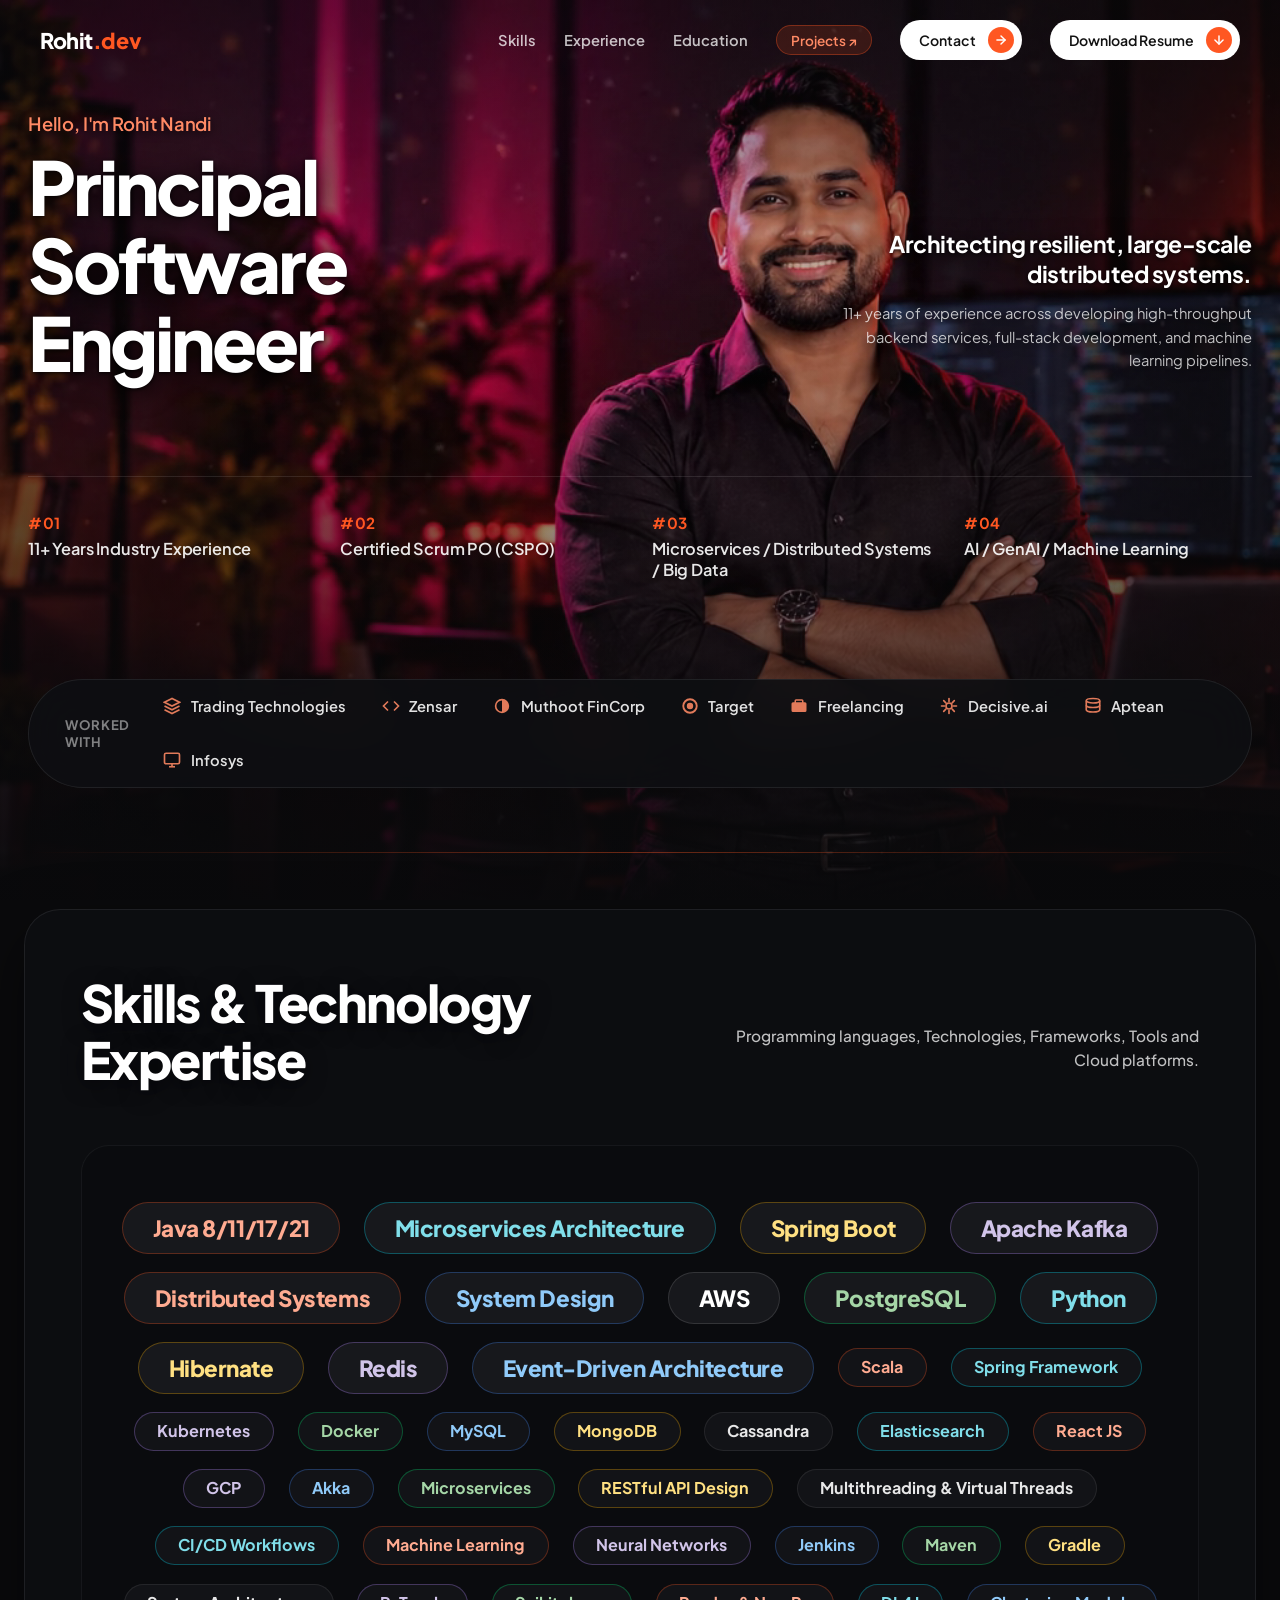
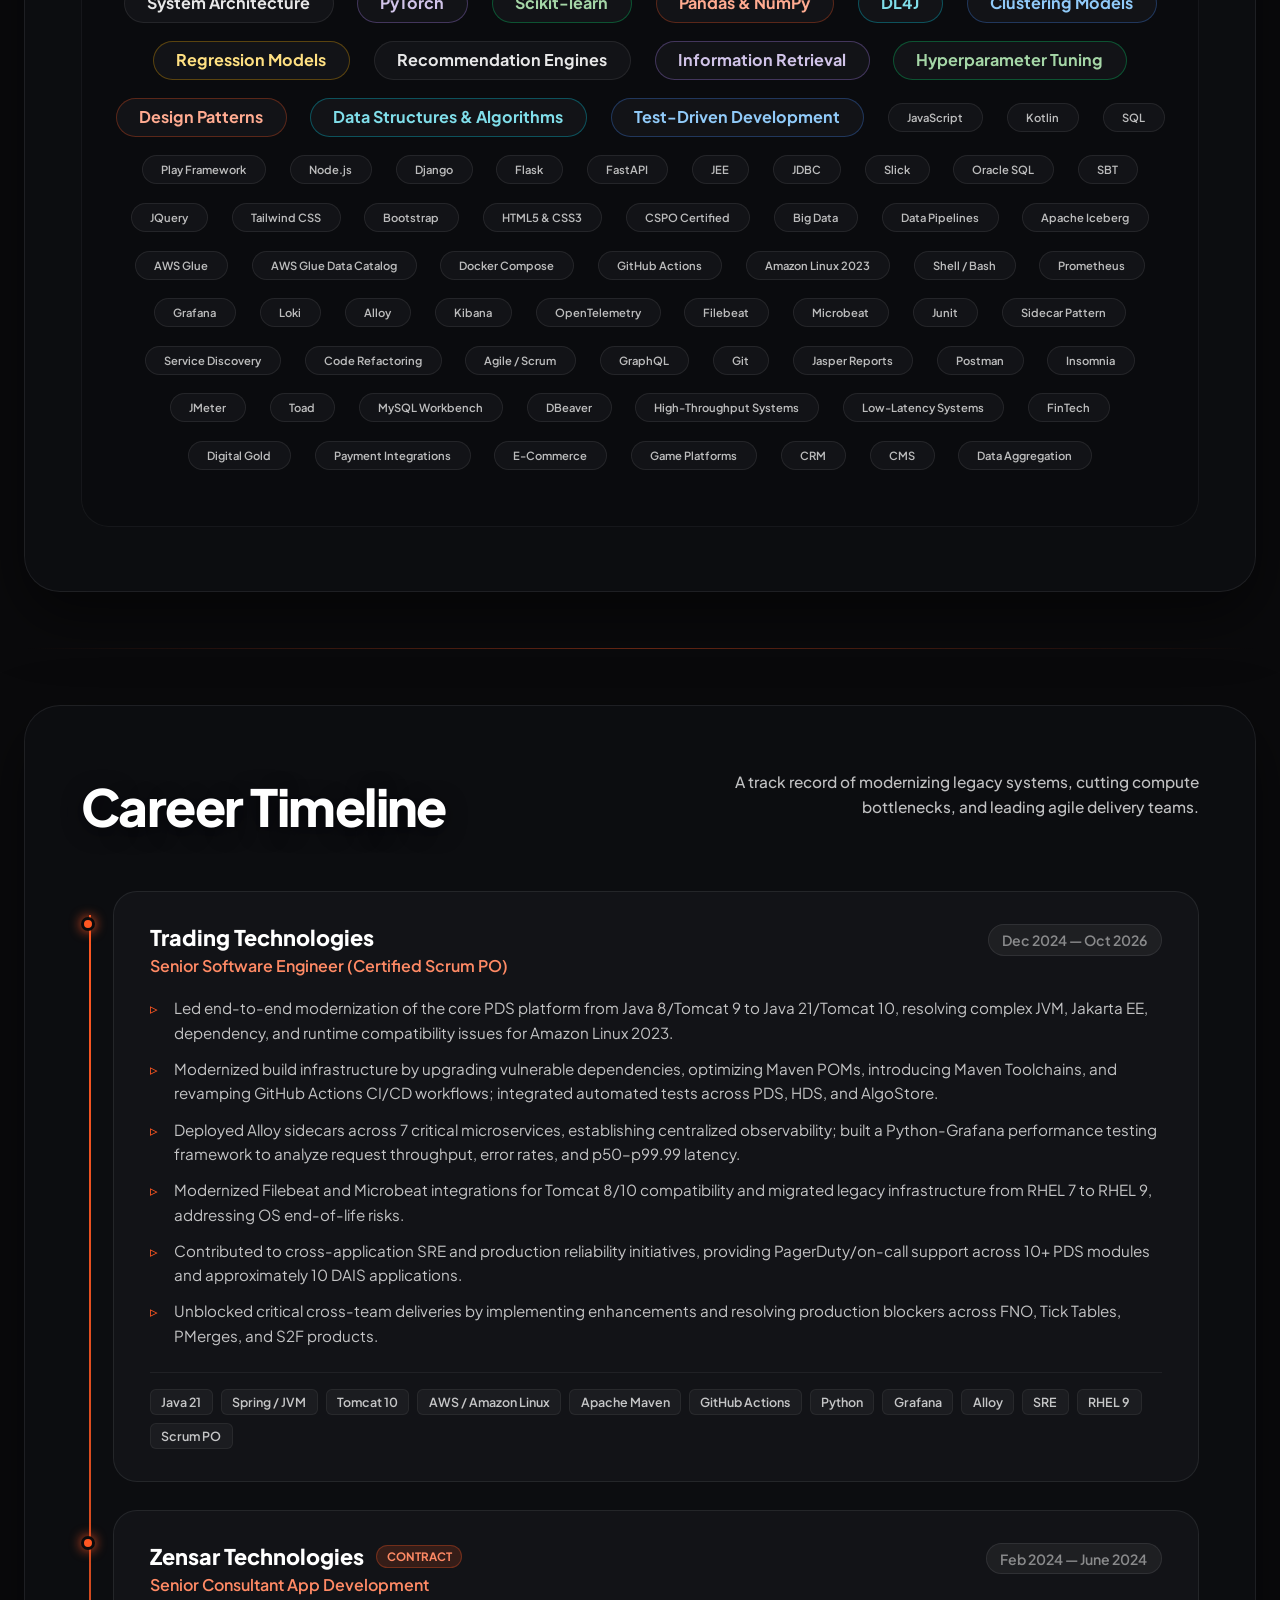
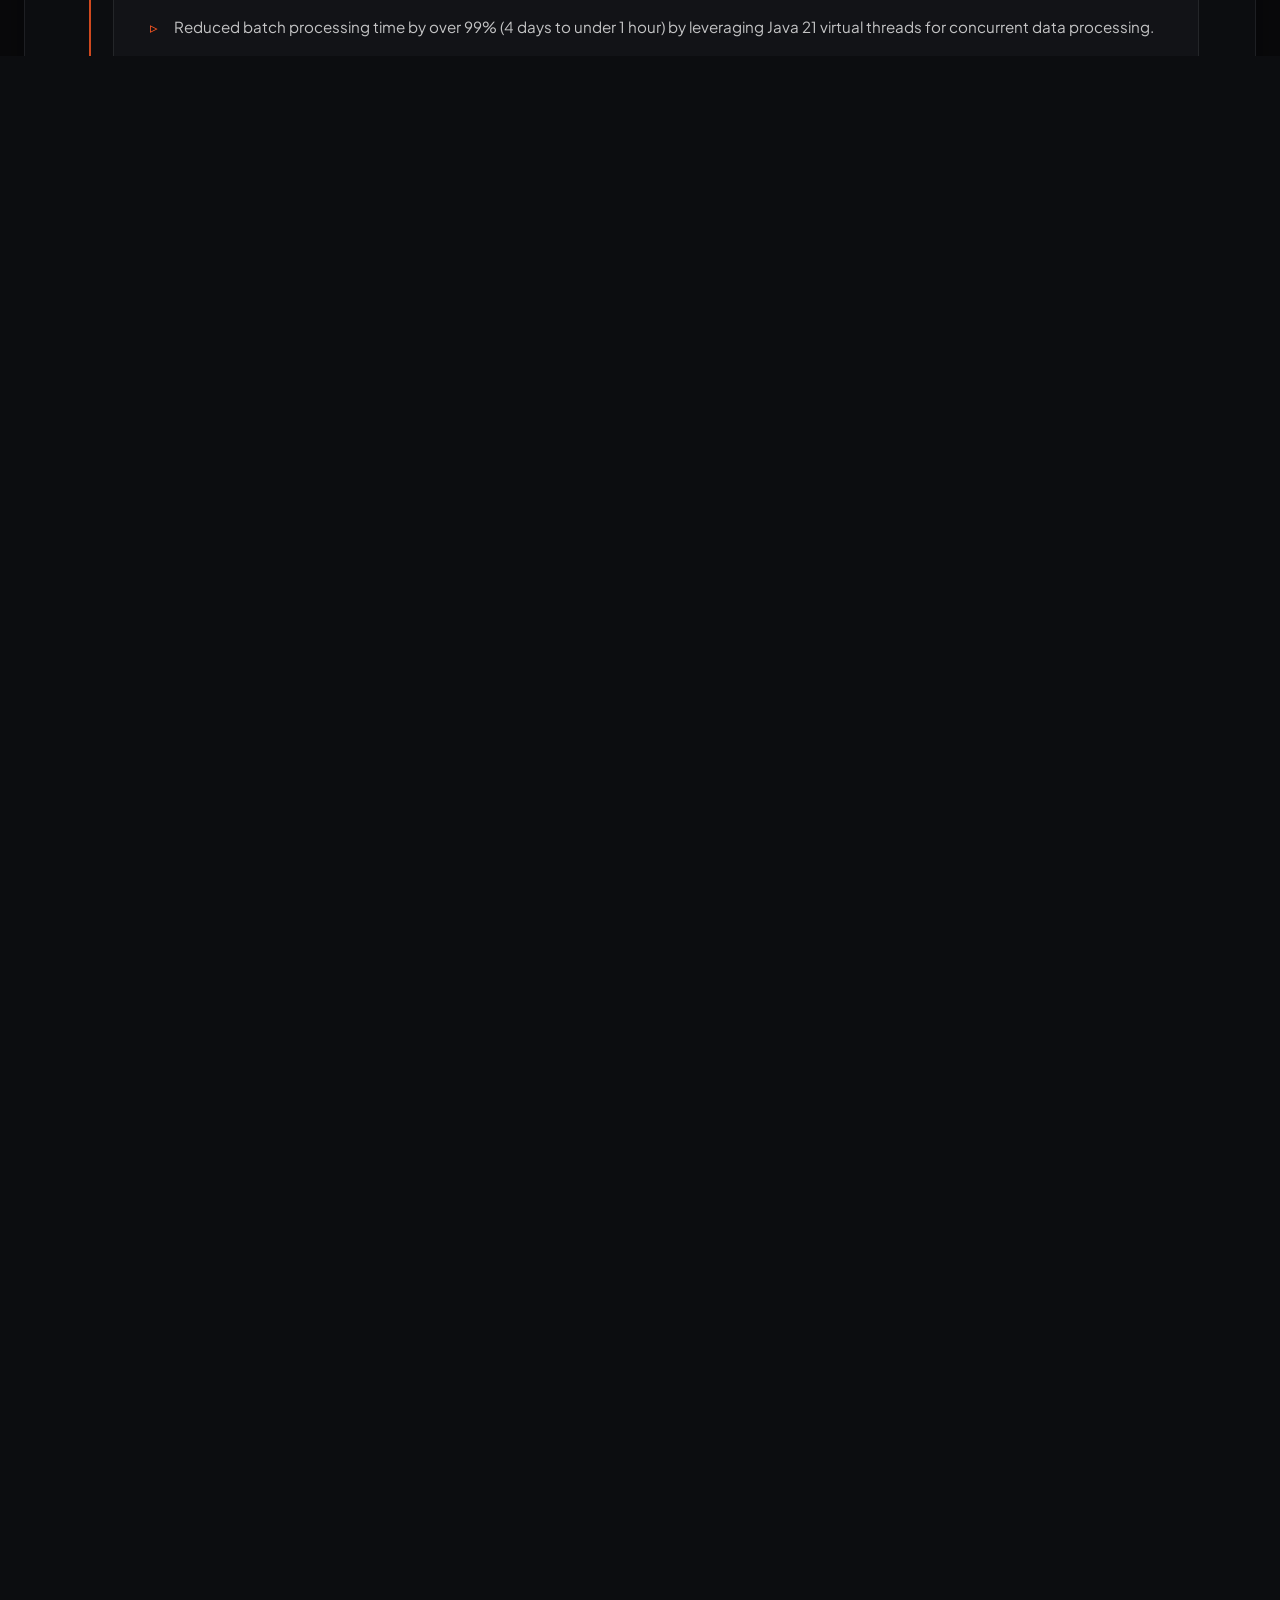
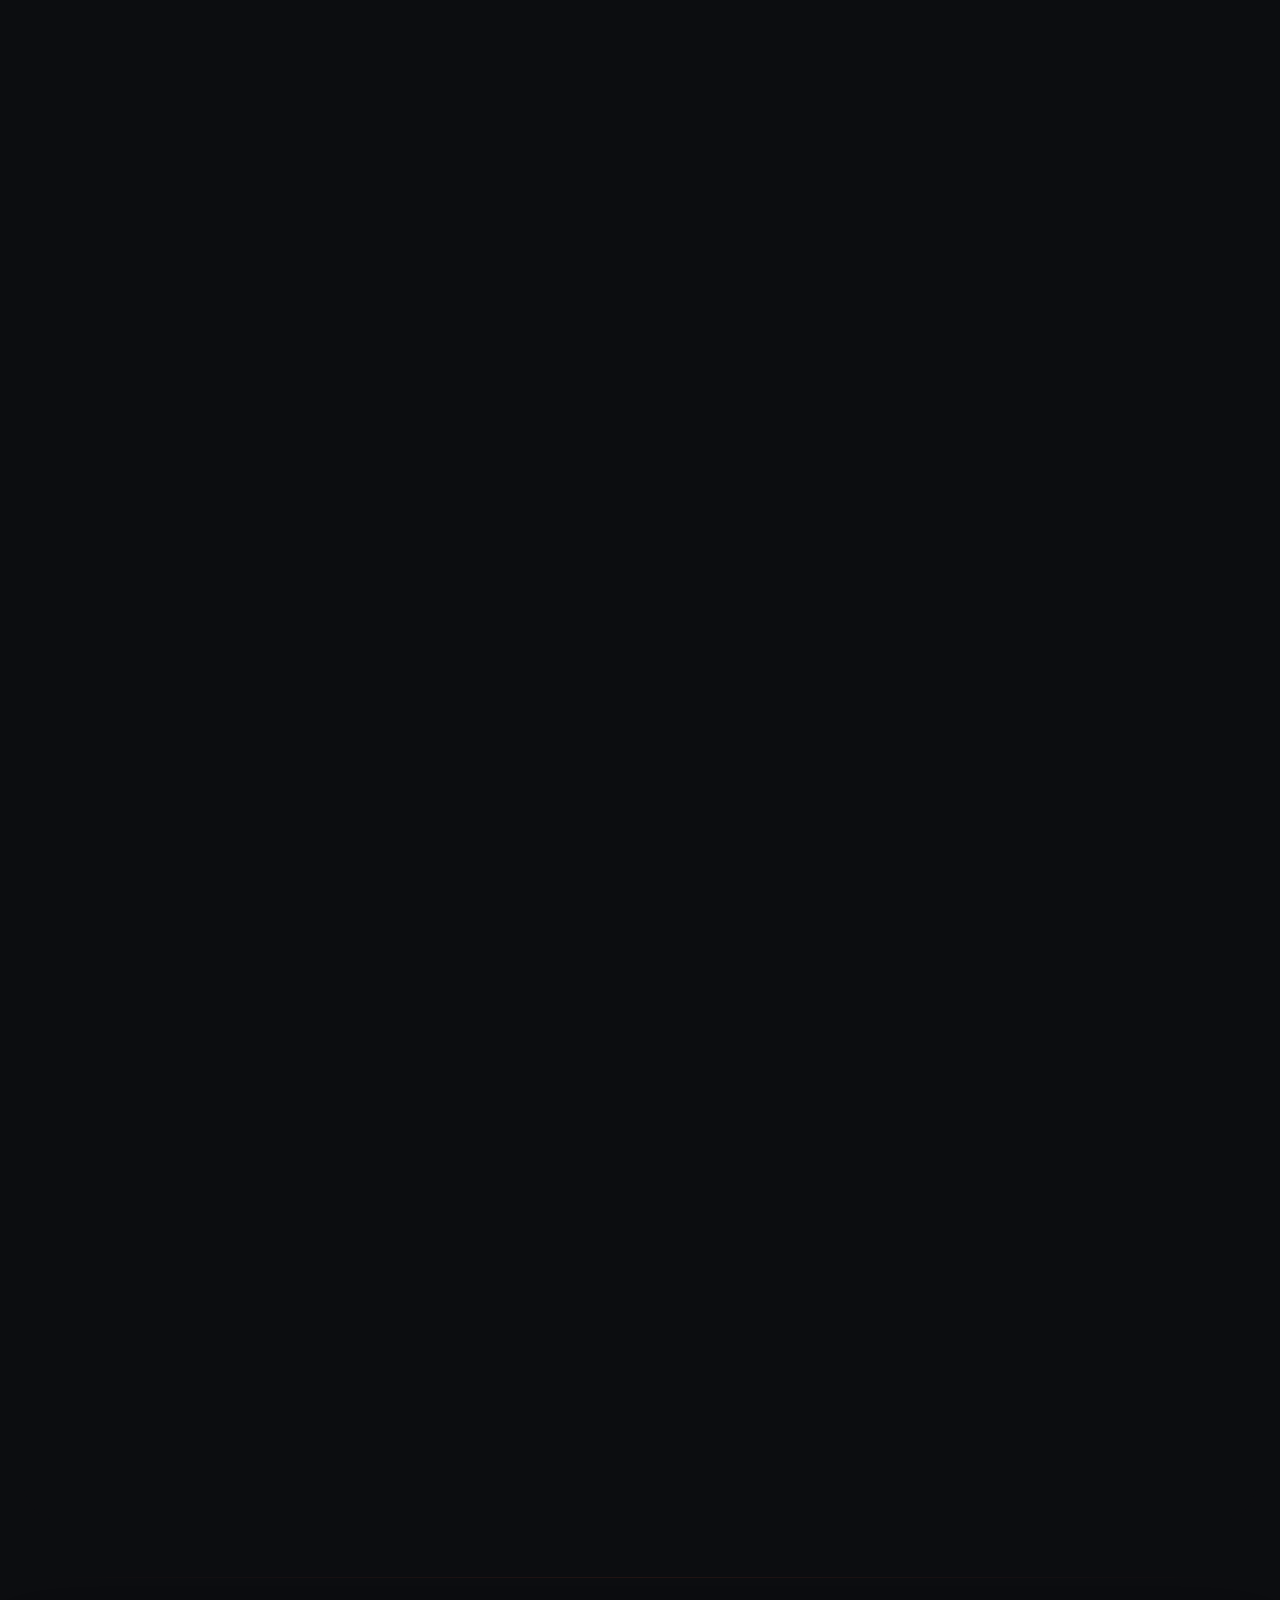
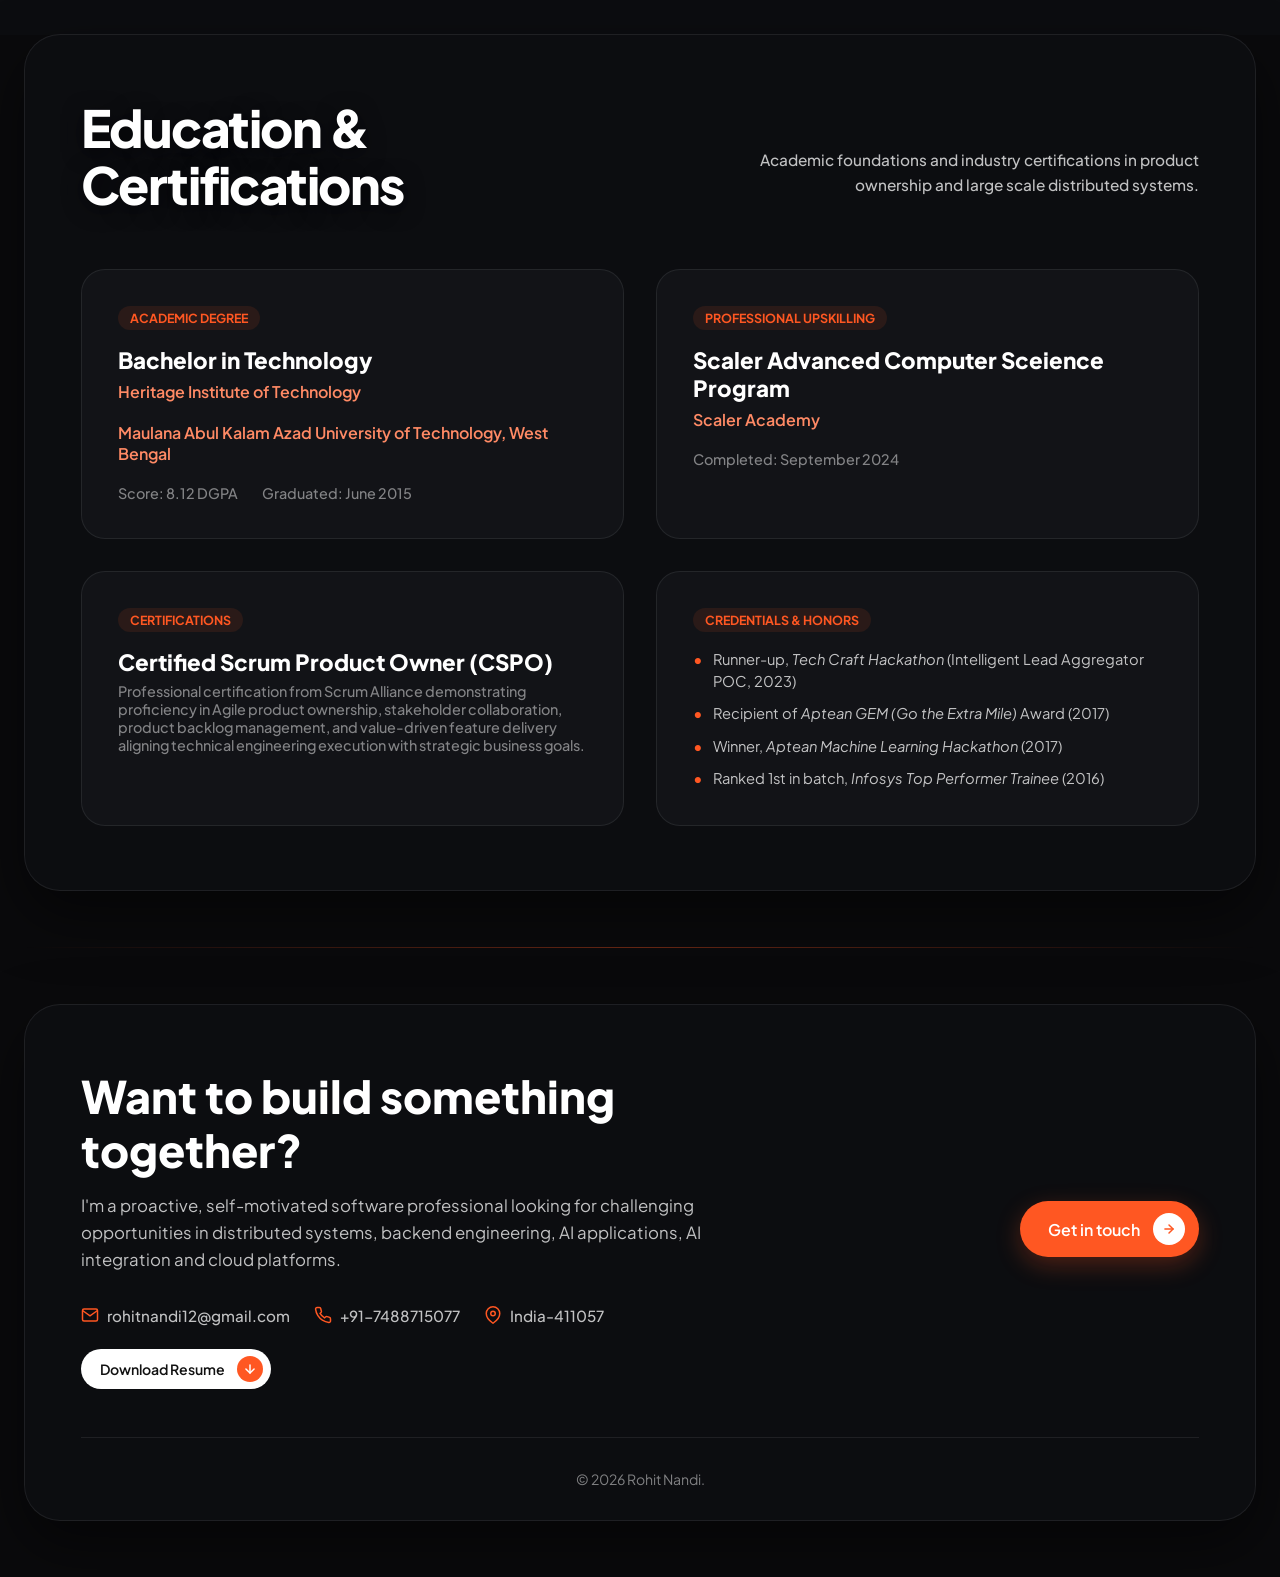
==== commit 99e25f7d: "Adds download resume button" ====
--- a/index.html
+++ b/index.html
@@ -29,13 +29,23 @@
         <a href="#experience" class="nav-item">Experience</a>
         <a href="#education" class="nav-item">Education</a>
         <a href="projects.html" class="nav-item nav-pill-link">Projects ↗</a>
-        <a href="#contact" class="btn-touch-nav">
+        <a href="#about" class="btn-touch-nav">
           <span>Contact</span>
           <span class="btn-arrow-circle">
             <svg width="14" height="14" viewBox="0 0 24 24" fill="none" stroke="currentColor" stroke-width="2.5"
               stroke-linecap="round" stroke-linejoin="round">
               <line x1="5" y1="12" x2="19" y2="12"></line>
               <polyline points="12 5 19 12 12 19"></polyline>
+            </svg>
+          </span>
+        </a>
+        <a href="Rohit Nandi 01112026.pdf" download class="btn-touch-nav">
+          <span>Download Resume</span>
+          <span class="btn-arrow-circle">
+            <svg width="14" height="14" viewBox="0 0 24 24" fill="none" stroke="currentColor" stroke-width="2.5"
+              stroke-linecap="round" stroke-linejoin="round">
+              <line x1="12" y1="5" x2="12" y2="19"></line>
+              <polyline points="5 12 12 19 19 12"></polyline>
             </svg>
           </span>
         </a>
@@ -263,6 +273,8 @@
         <span class="cloud-word tier-3">Alloy</span>
         <span class="cloud-word tier-3">Kibana</span>
         <span class="cloud-word tier-3">OpenTelemetry</span>
+        <span class="cloud-word tier-3">Filebeat</span>
+        <span class="cloud-word tier-3">Microbeat</span>
         <span class="cloud-word tier-3">Junit</span>
         <span class="cloud-word tier-3">Sidecar Pattern</span>
         <span class="cloud-word tier-3">Service Discovery</span>
@@ -808,7 +820,7 @@
             <li>Runner-up, <em>Tech Craft Hackathon</em> (Intelligent Lead Aggregator POC, 2023)</li>
             <li>Recipient of <em>Aptean GEM (Go the Extra Mile)</em> Award (2017)</li>
             <li>Winner, <em>Aptean Machine Learning Hackathon</em> (2017)</li>
-            <li><em>Infosys Top Performer Trainee</em> (2016)</li>
+            <li>Ranked 1st in batch, <em>Infosys Top Performer Trainee</em> (2016)</li>
           </ul>
         </div>
       </div>
@@ -848,8 +860,18 @@
                 <path d="M21 10c0 7-9 13-9 13s-9-6-9-13a9 9 0 0 1 18 0z"></path>
                 <circle cx="12" cy="10" r="3"></circle>
               </svg>
-              India
+              India-411057
             </span>
+            <a href="Rohit Nandi 01112026.pdf" download class="btn-touch-nav">
+              <span>Download Resume</span>
+              <span class="btn-arrow-circle">
+                <svg width="14" height="14" viewBox="0 0 24 24" fill="none" stroke="currentColor" stroke-width="2.5"
+                  stroke-linecap="round" stroke-linejoin="round">
+                  <line x1="12" y1="5" x2="12" y2="19"></line>
+                  <polyline points="5 12 12 19 19 12"></polyline>
+                </svg>
+              </span>
+            </a>
           </div>
         </div>
         <div class="cta-right">
@@ -866,7 +888,7 @@
         </div>
       </div>
       <div class="footer-bottom">
-        <p>© 2026 Rohit Nandi. Powered by smooth scroll canvas animation.</p>
+        <p>© 2026 Rohit Nandi.</p>
       </div>
     </footer>
   </div>
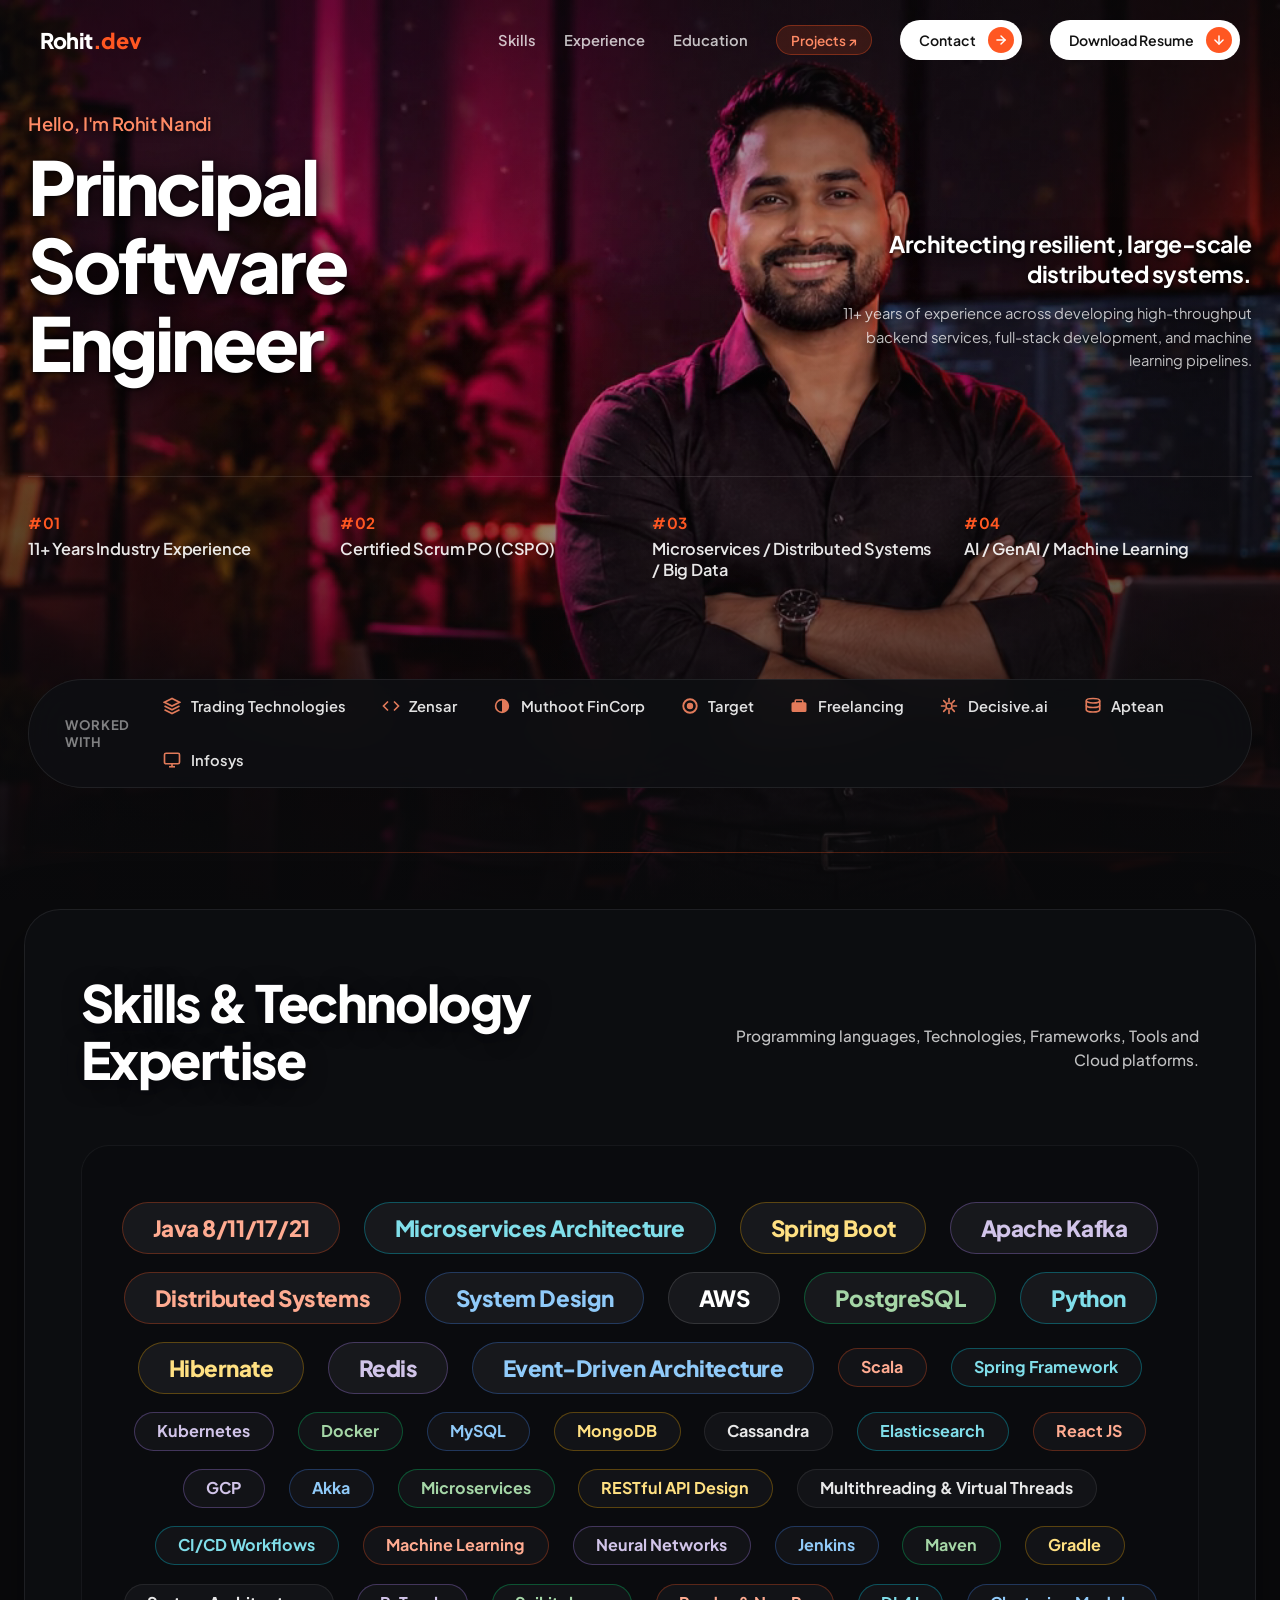
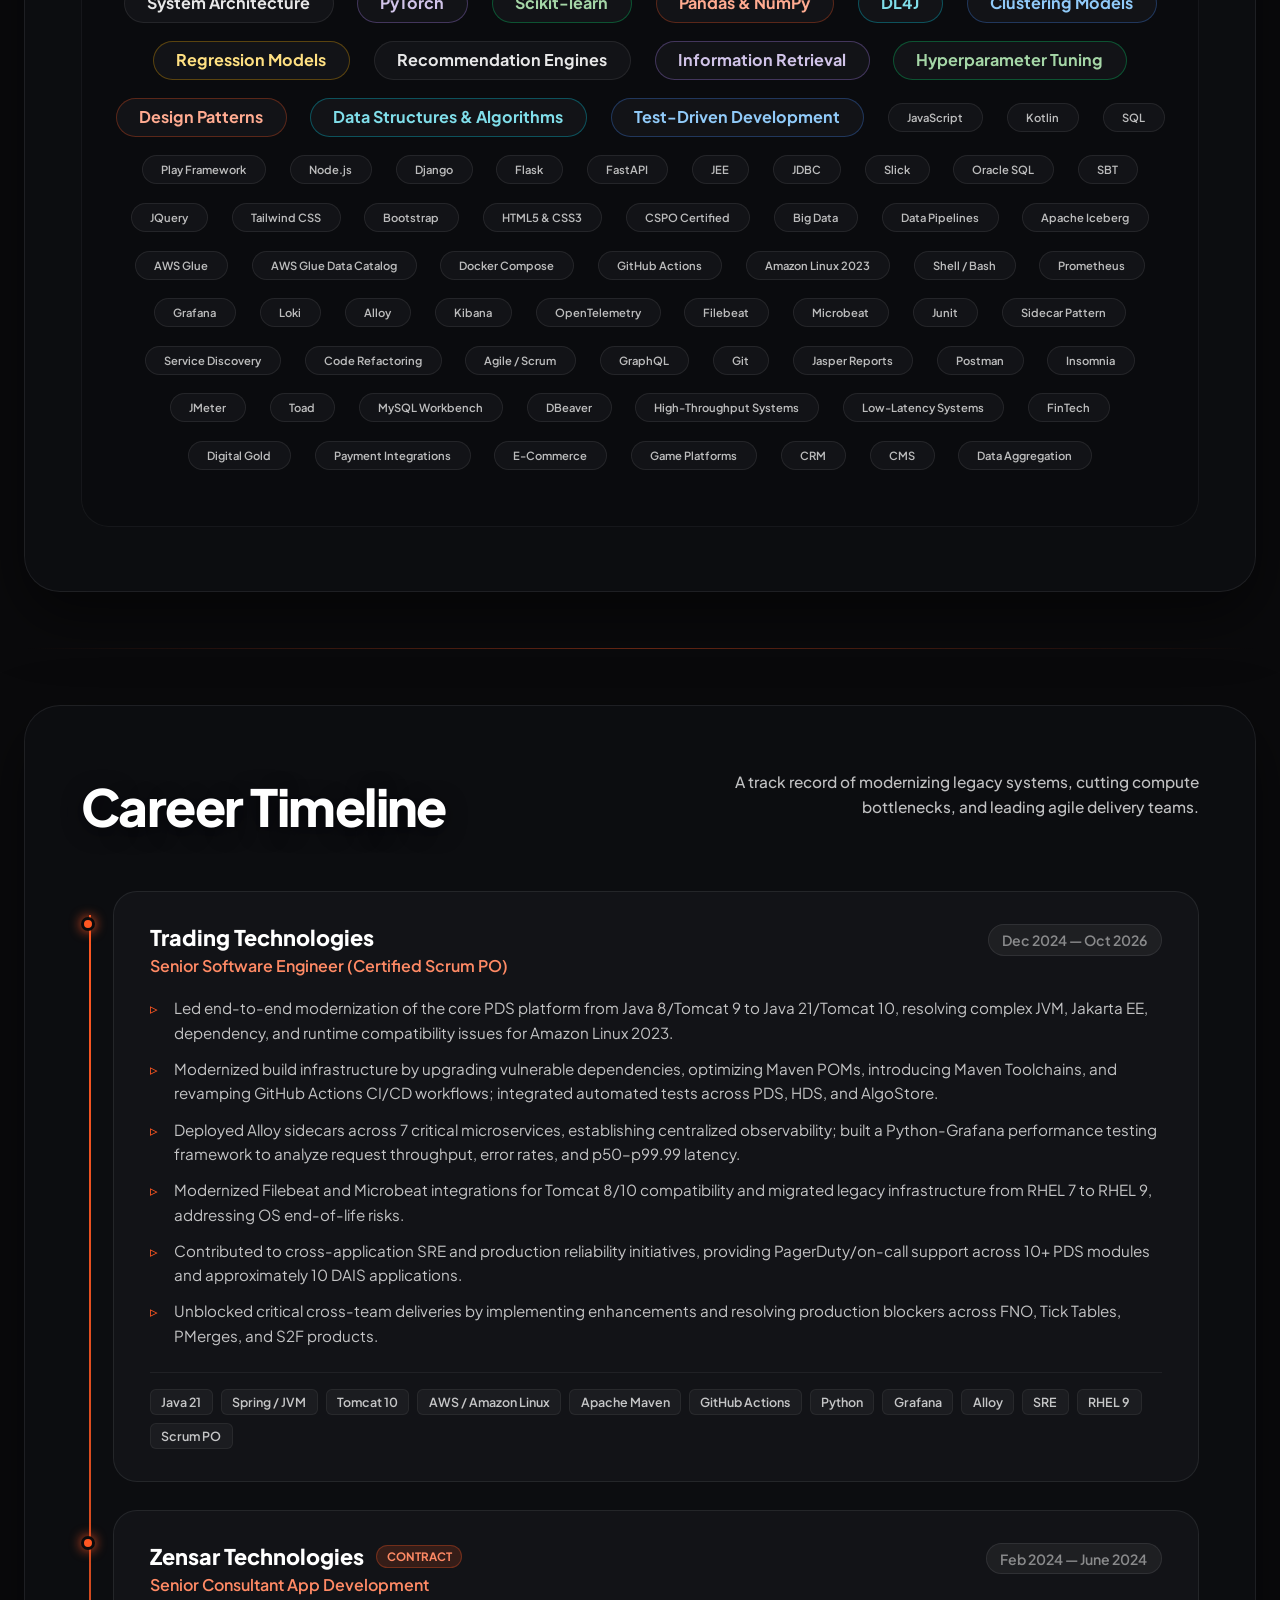
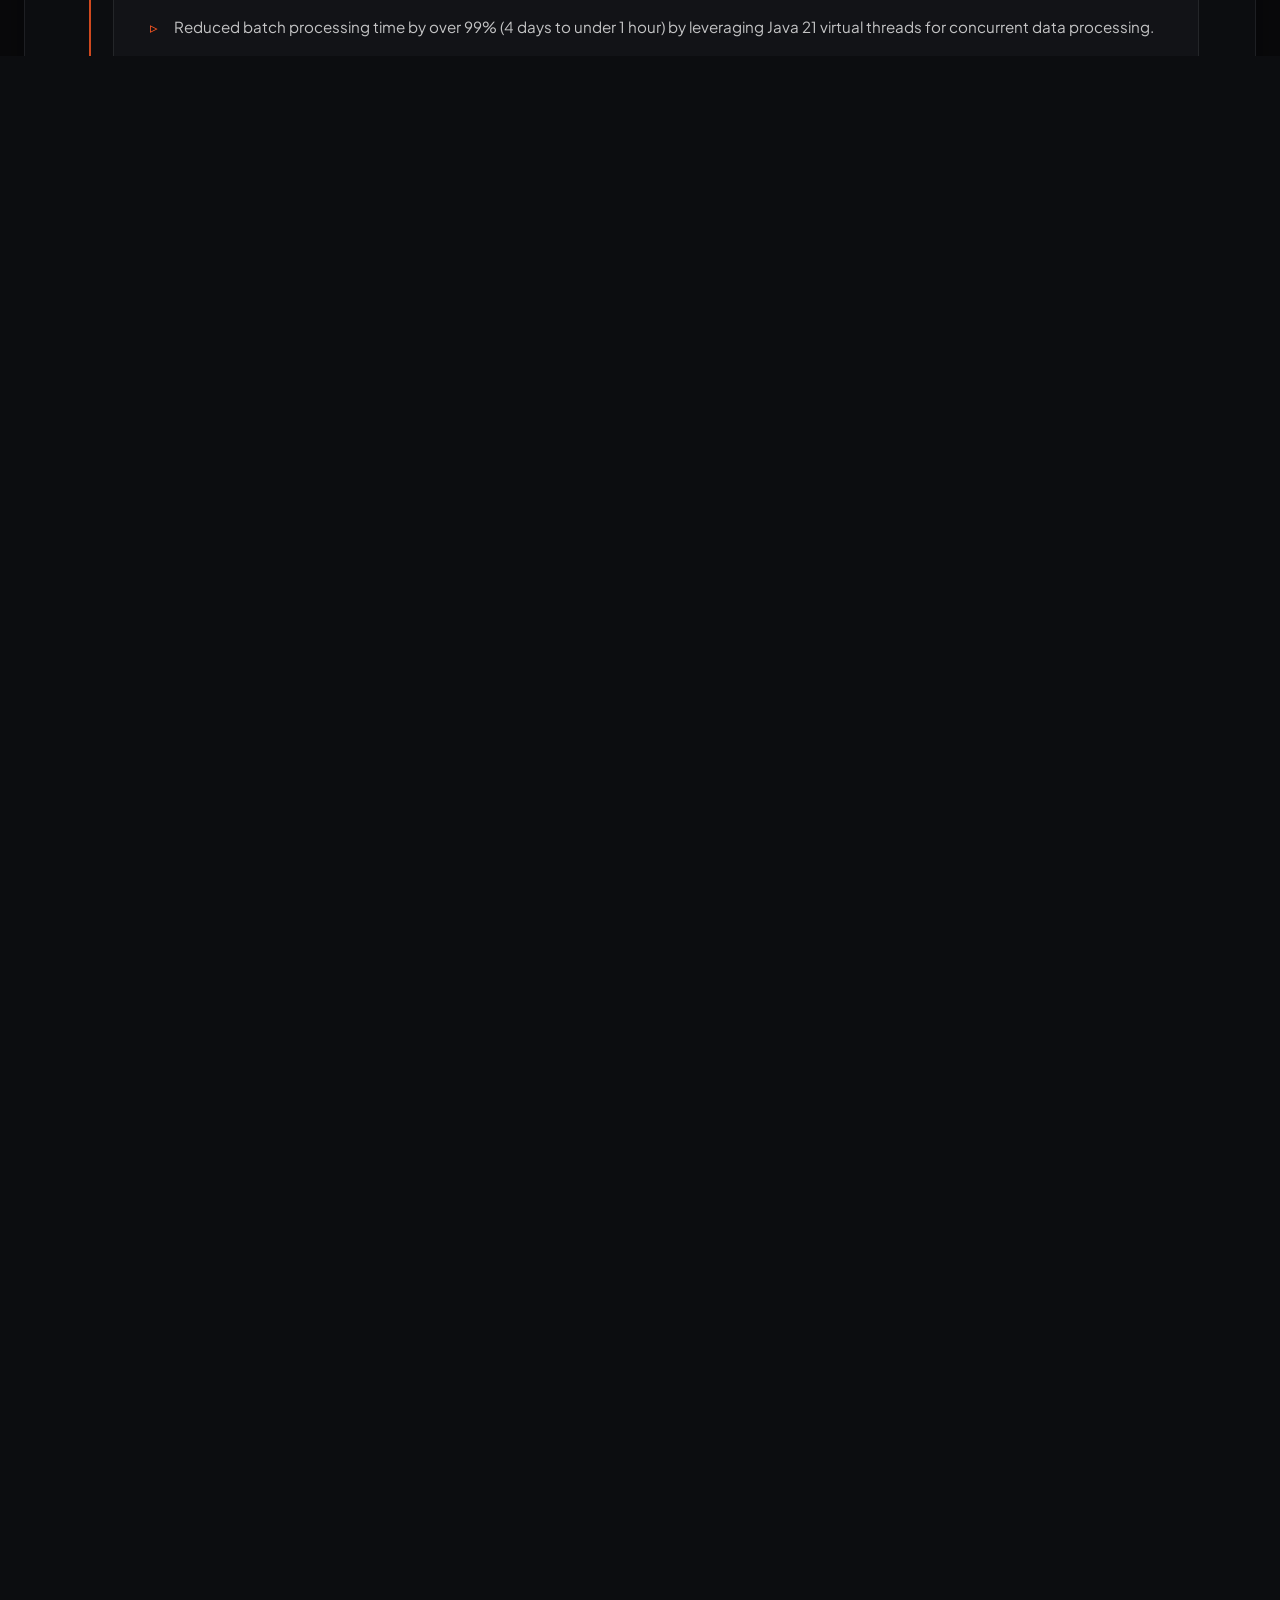
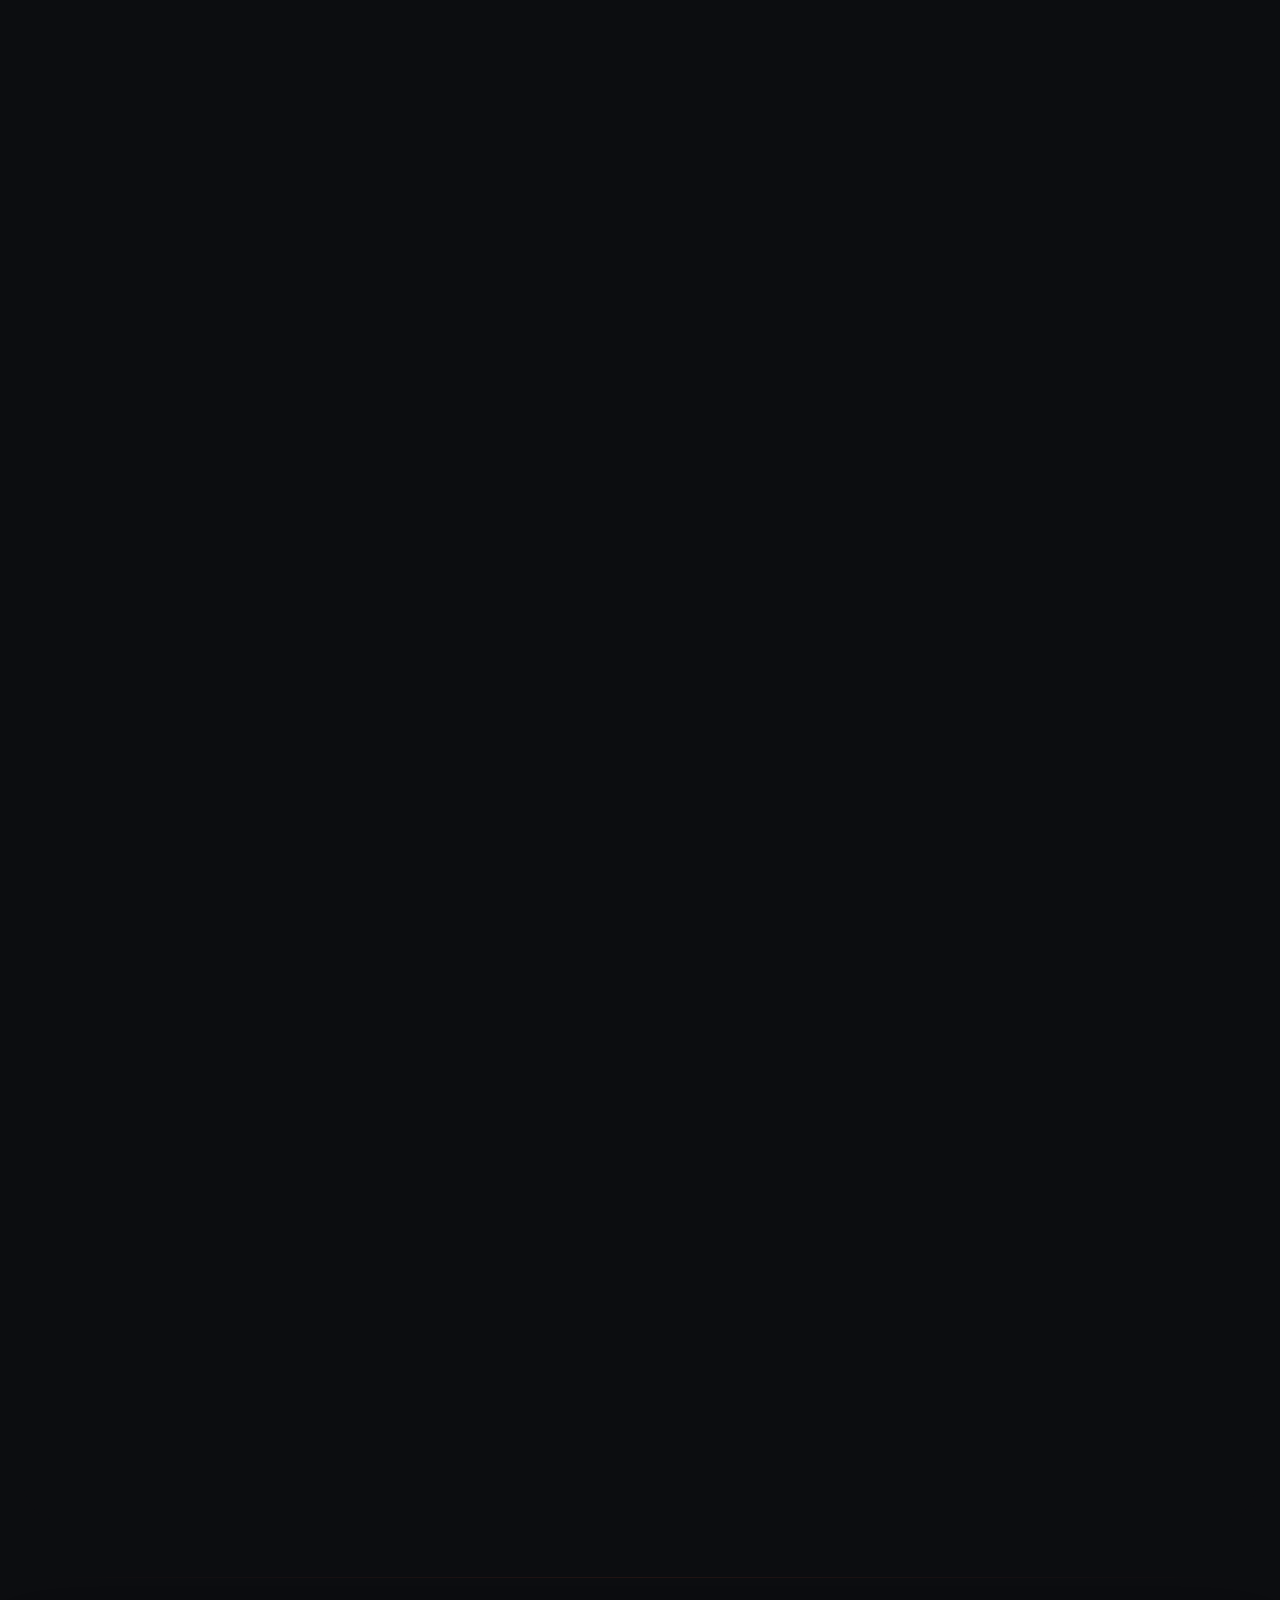
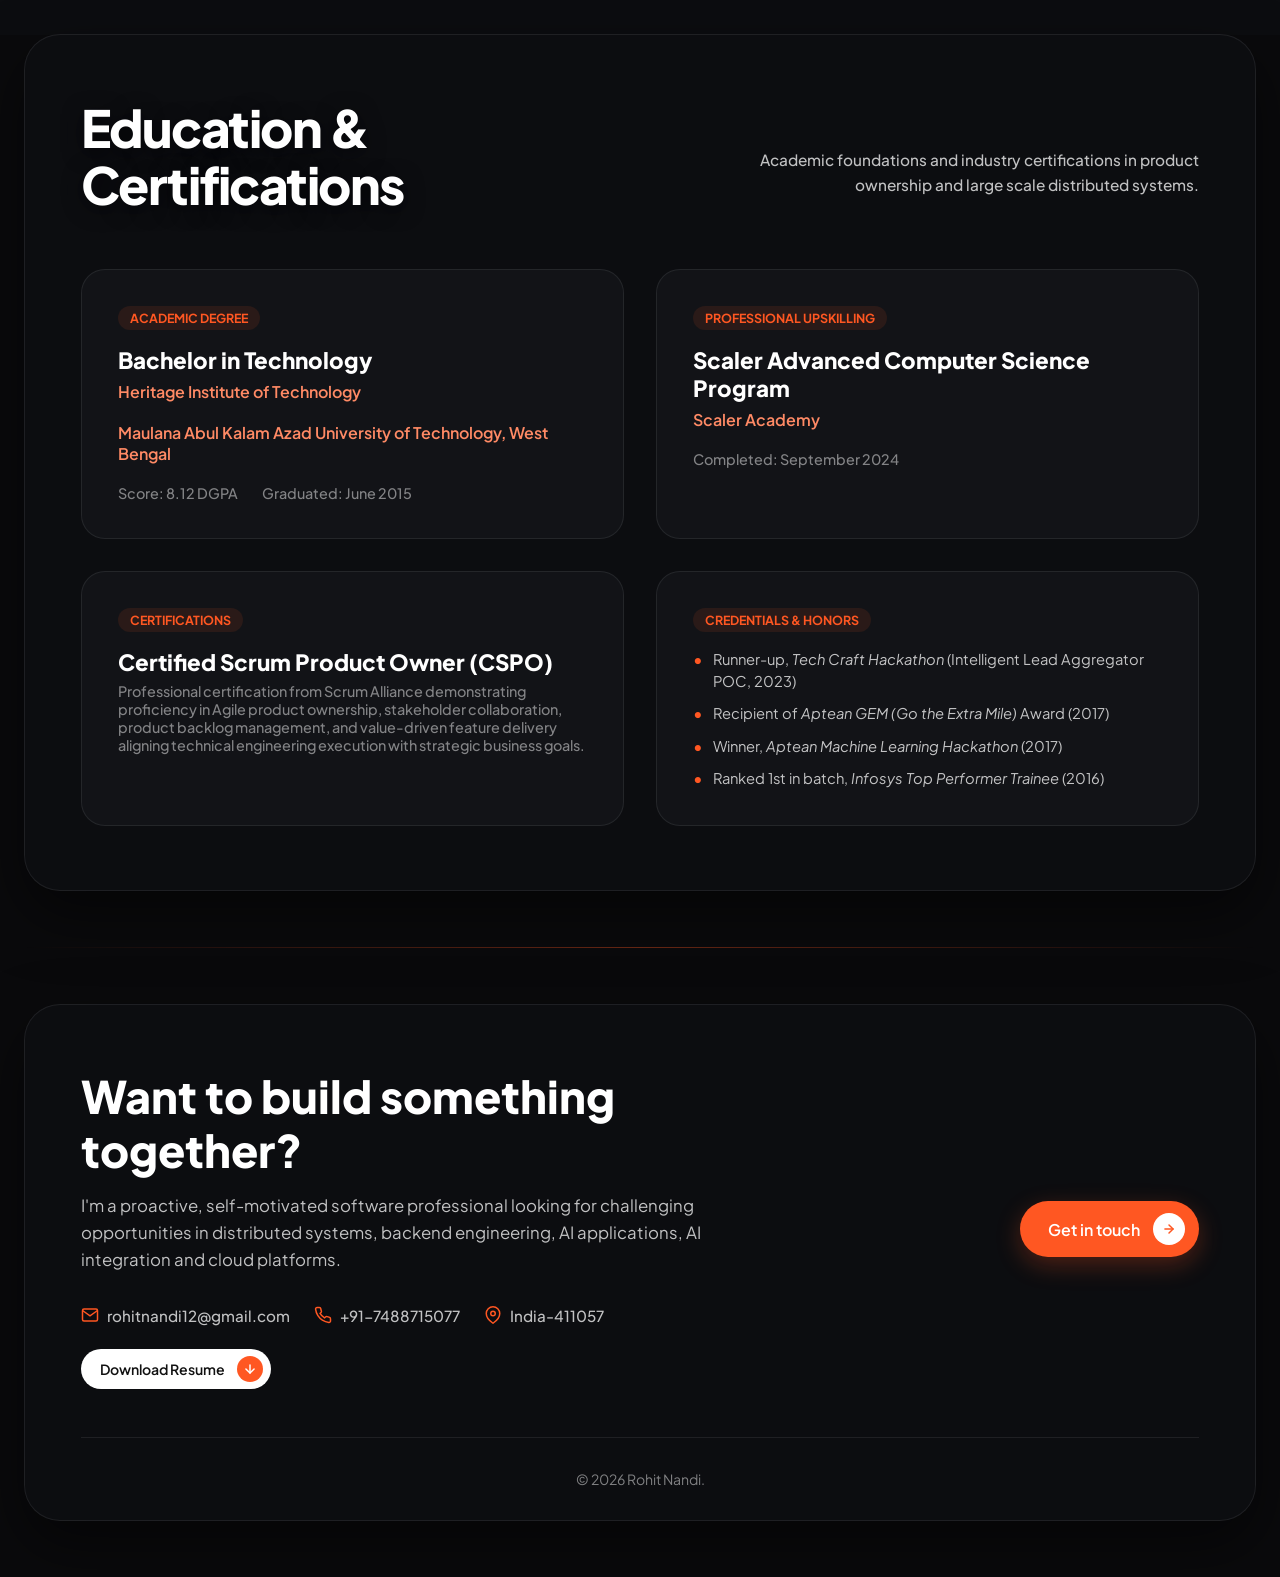
==== commit 9e3b7e18: "comment projects, upload resume" ====
--- a/index.html
+++ b/index.html
@@ -799,7 +799,7 @@
         </div>
         <div class="info-card">
           <span class="info-card-badge">Professional Upskilling</span>
-          <h3 class="info-card-title">Scaler Advanced Computer Sceience Program</h3>
+          <h3 class="info-card-title">Scaler Advanced Computer Science Program</h3>
           <p class="info-card-institution">Scaler Academy</p>
           <div class="info-card-meta">
             <span>Completed: September 2024</span>
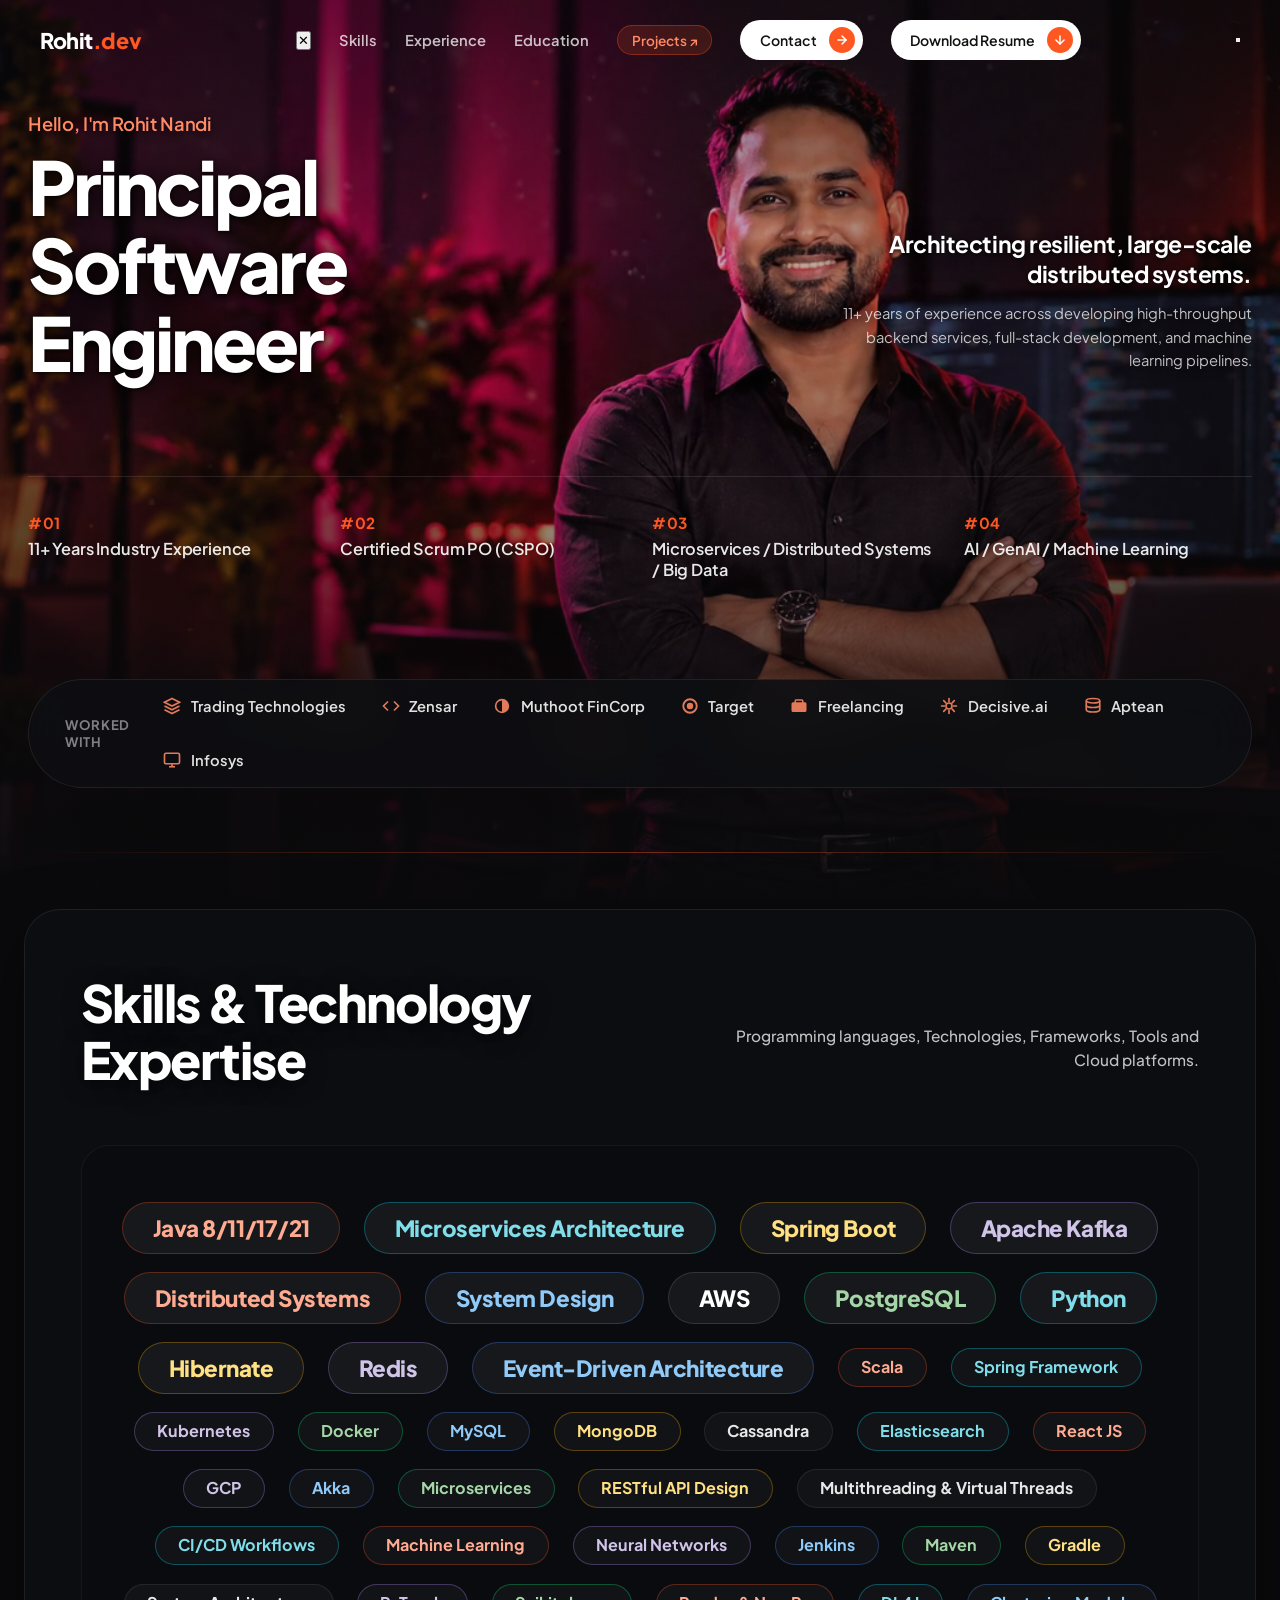
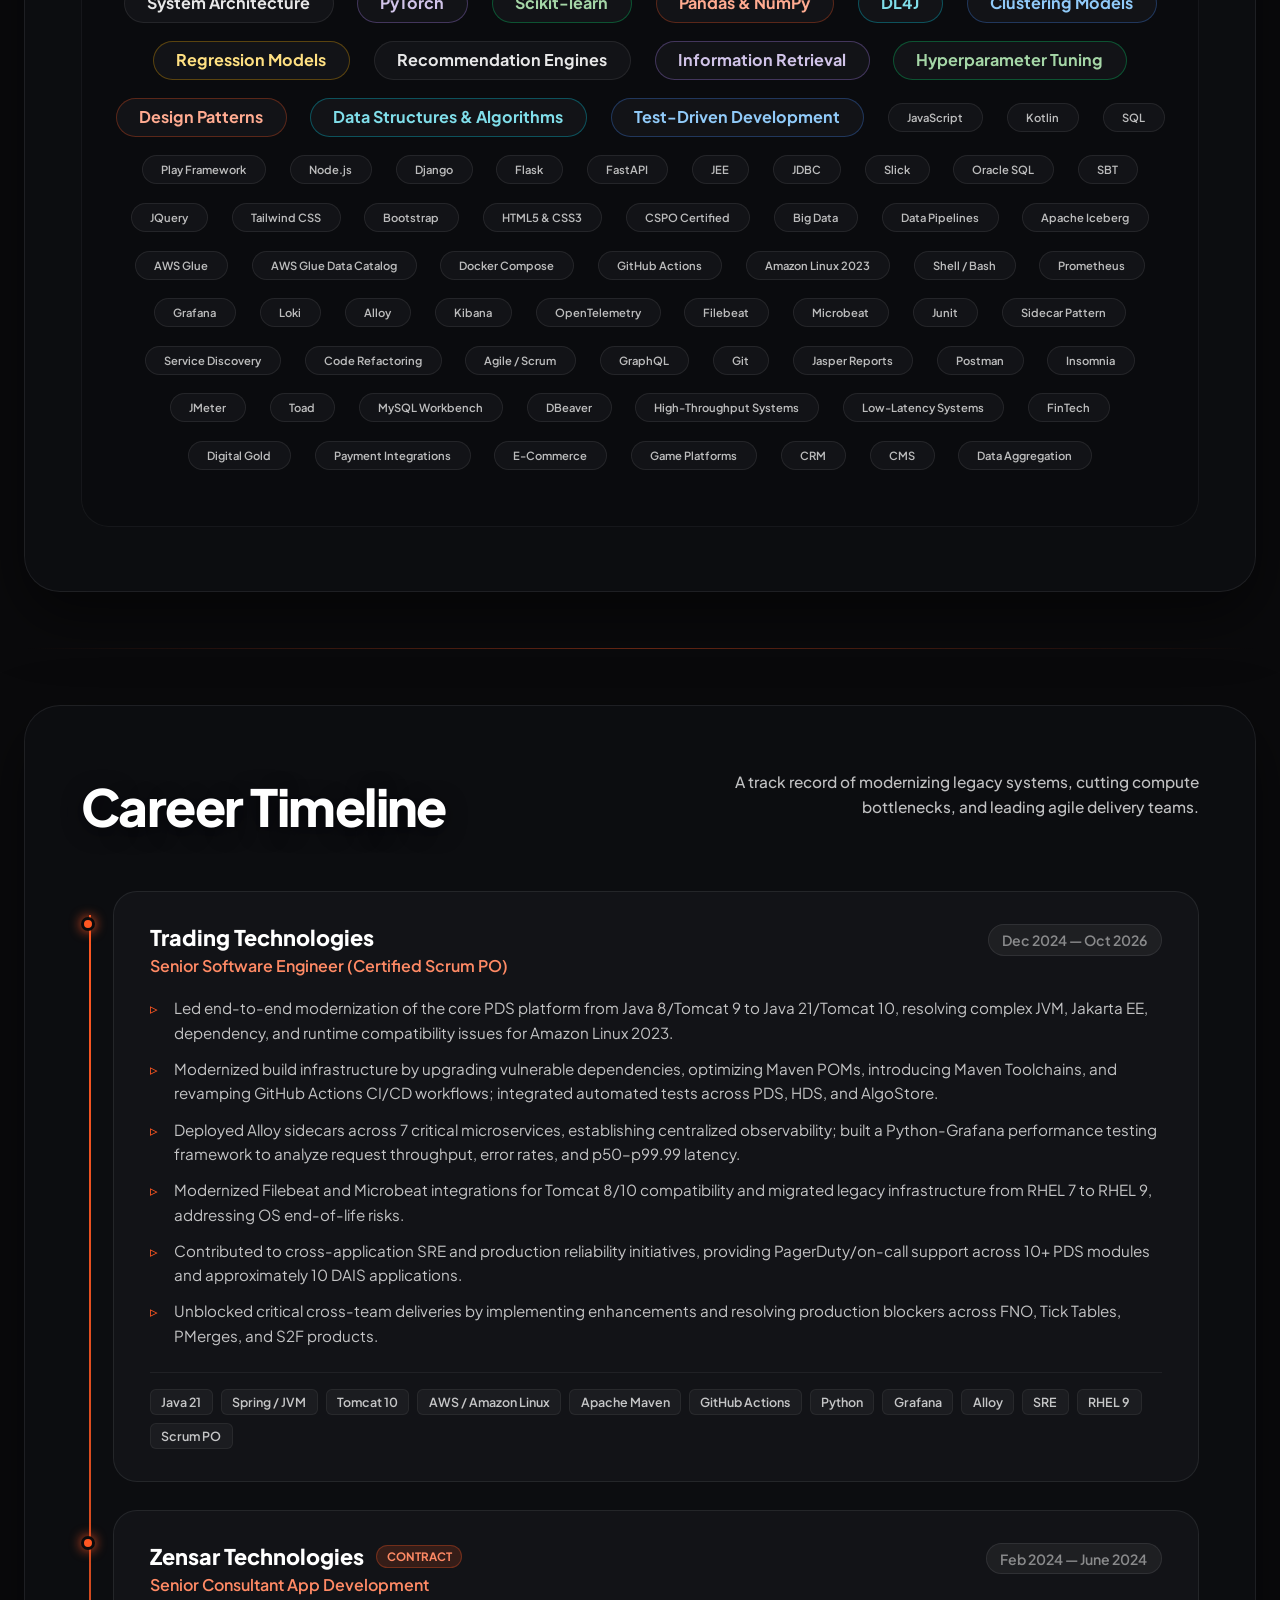
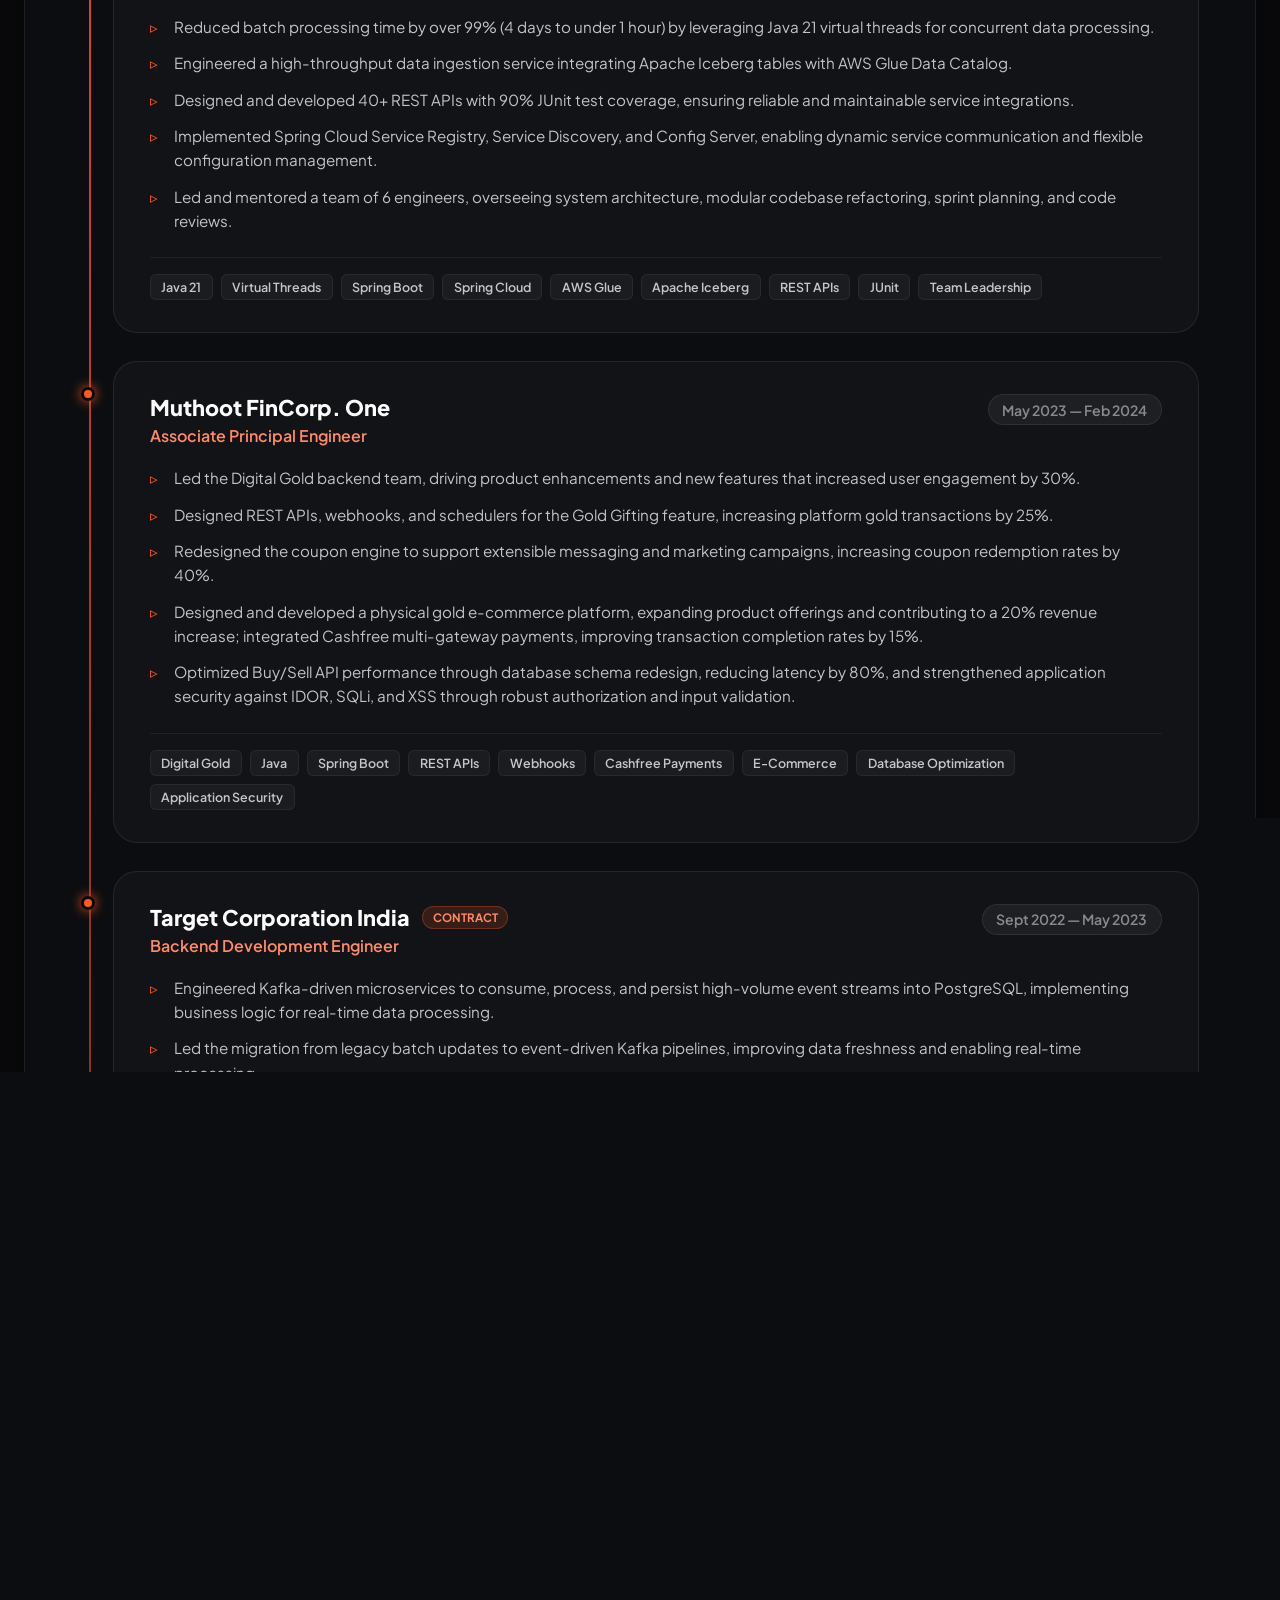
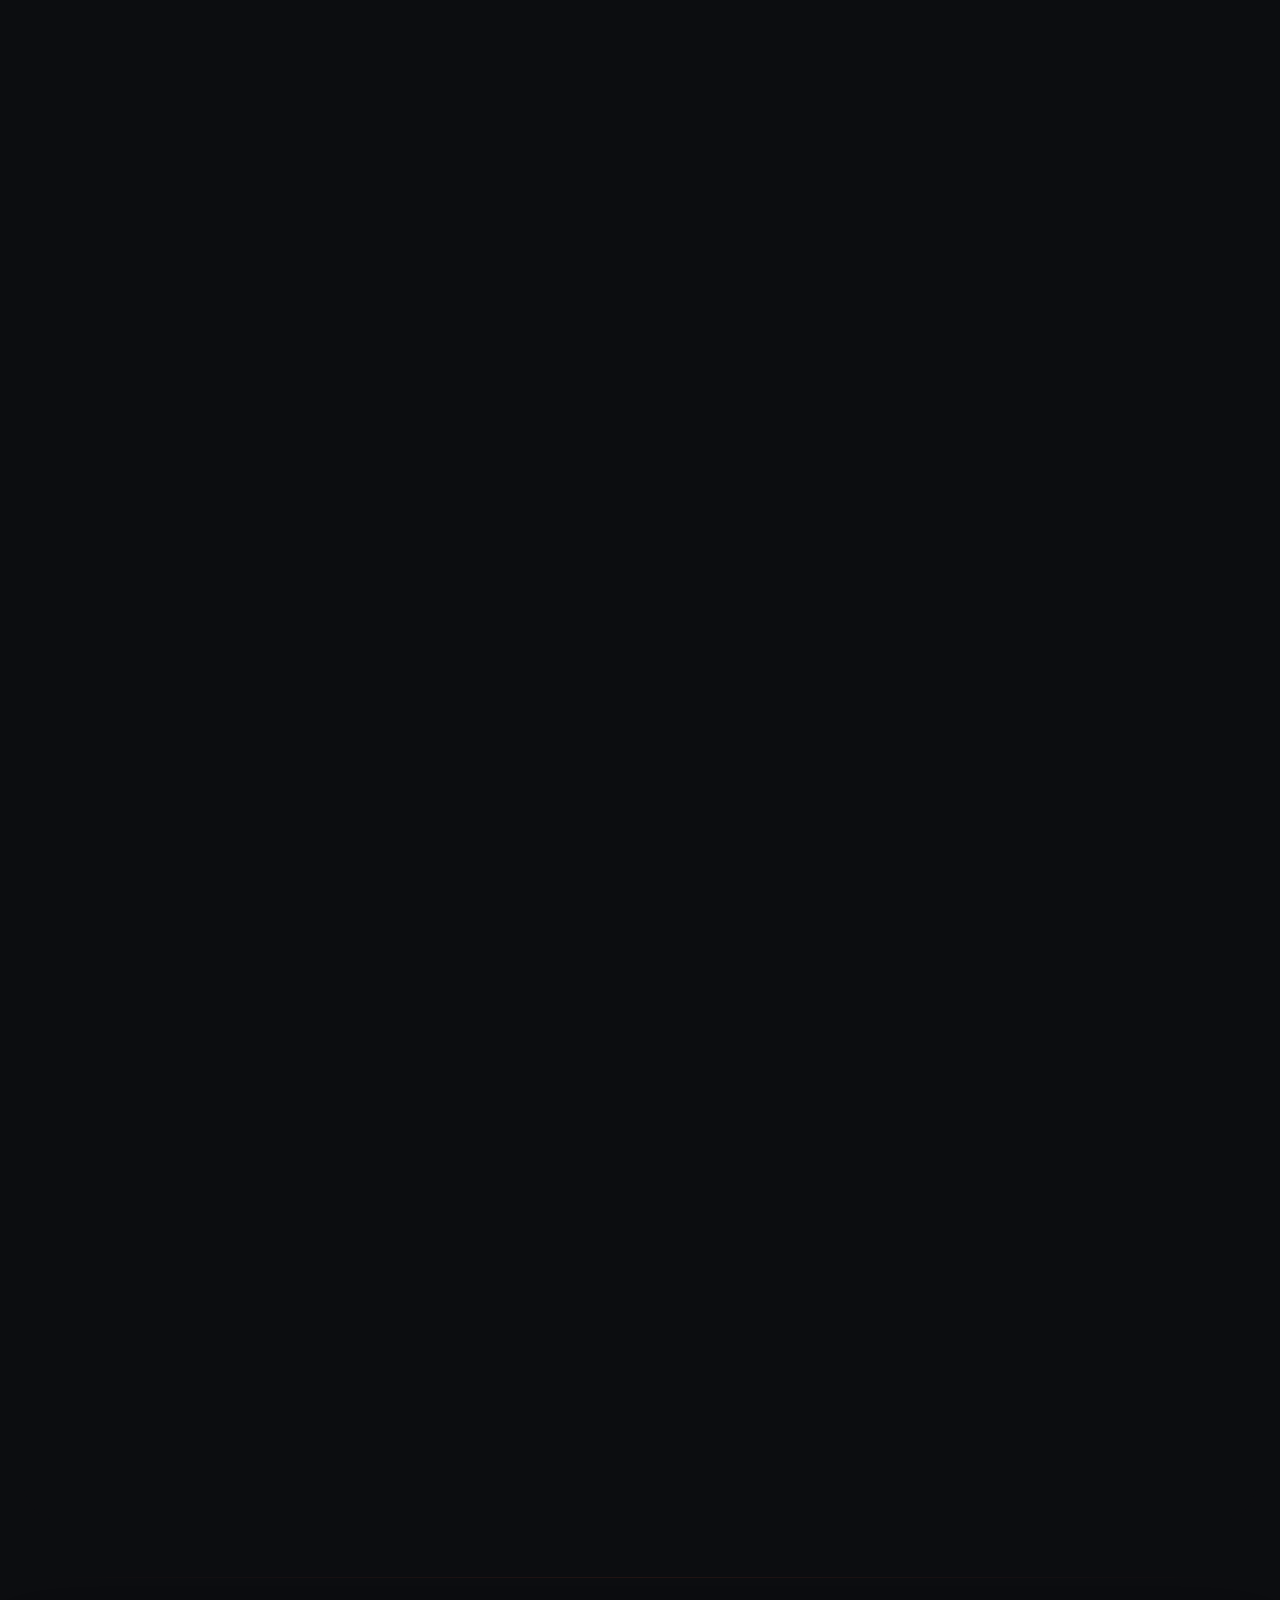
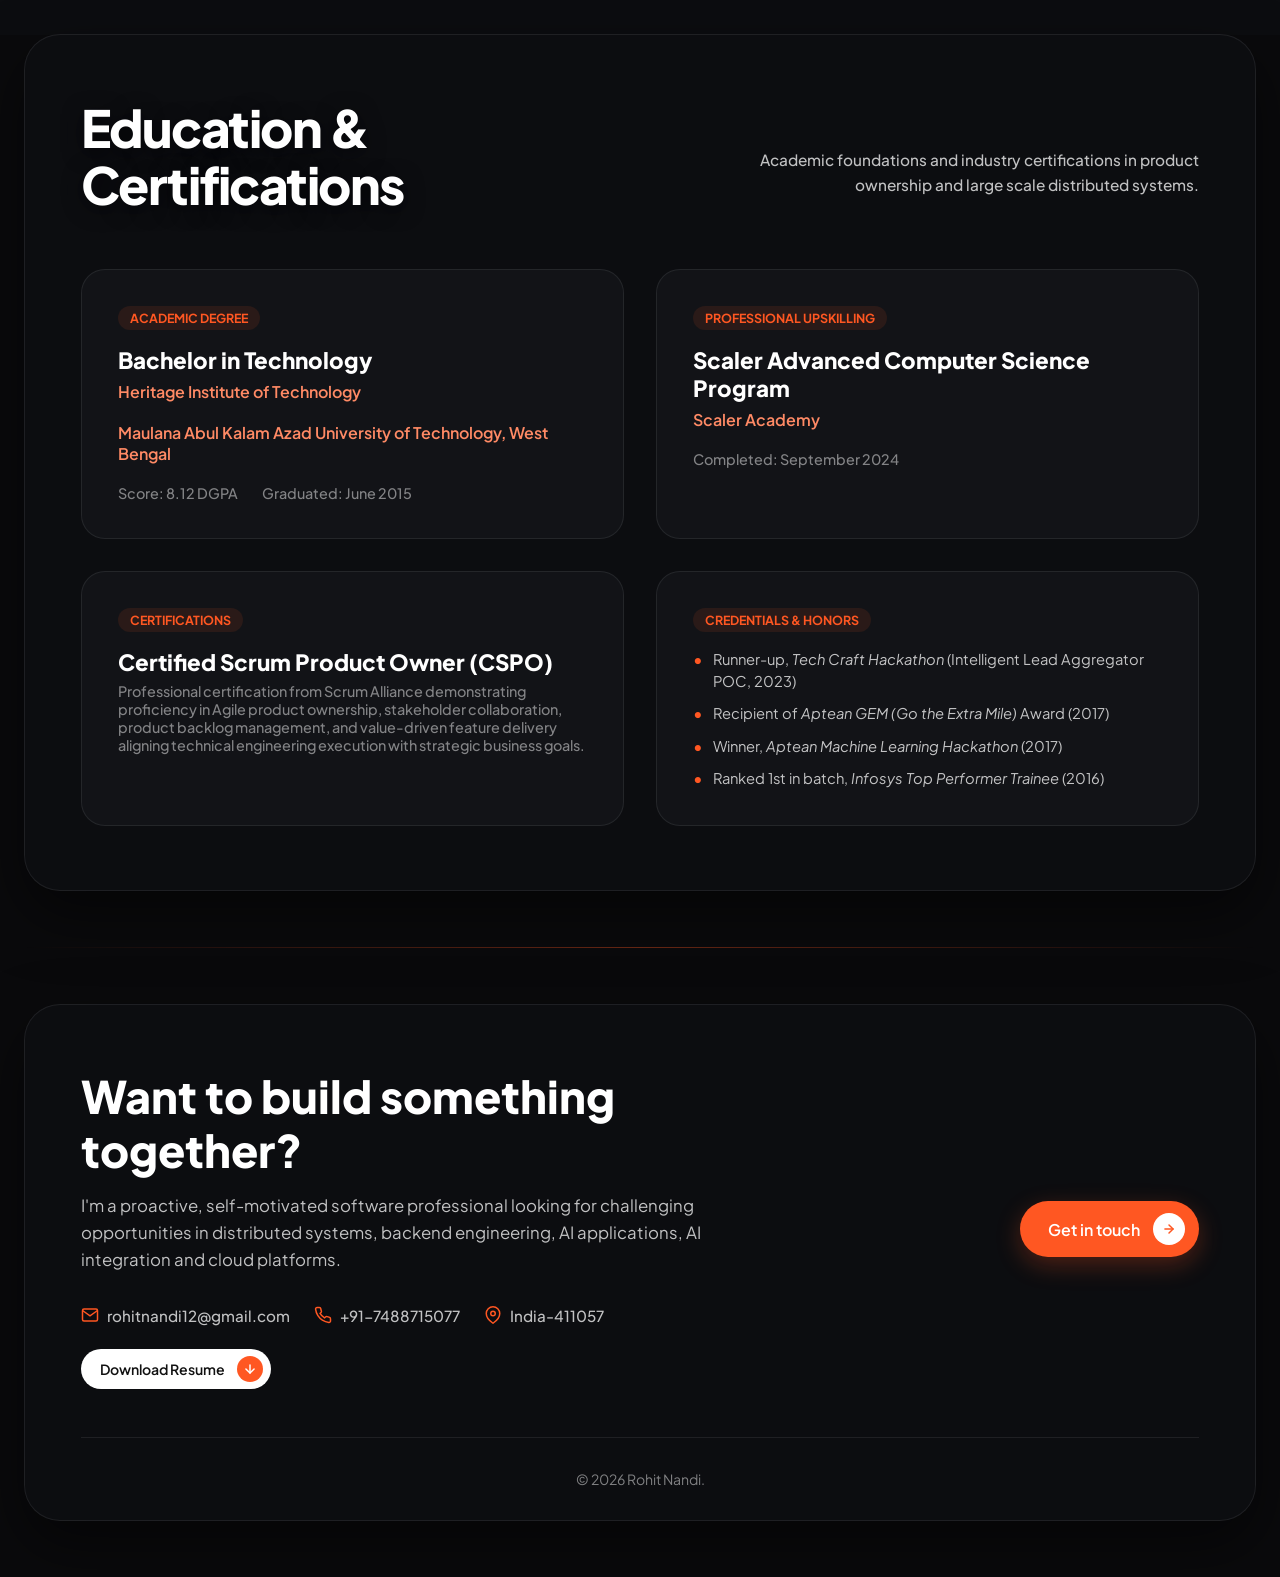
==== commit 3a334e34: "adds hamburger menu" ====
--- a/index.html
+++ b/index.html
@@ -24,6 +24,7 @@
     <div class="nav-container">
       <a href="#home" class="logo">Rohit<span>.dev</span></a>
       <nav class="nav-links">
+        <button class="nav-close" aria-label="Close menu">✕</button>
         <a href="#skills" class="nav-item">Skills</a>
         <!-- <a href="#projects" class="nav-item">Projects</a> -->
         <a href="#experience" class="nav-item">Experience</a>
@@ -50,6 +51,12 @@
           </span>
         </a>
       </nav>
+    <!-- Hamburger toggle button -->
+    <button class="nav-toggle" aria-label="Toggle navigation menu">
+      <span></span>
+      <span></span>
+      <span></span>
+    </button>
     </div>
   </header>
 
--- a/style.css
+++ b/style.css
@@ -1294,4 +1294,59 @@
     flex-direction: column;
     gap: 1rem;
   }
-}+}
+/* Hamburger menu for mobile */
+@media (max-width: 768px) {
+  .nav-toggle {
+    display: flex;
+    flex-direction: column;
+    justify-content: space-between;
+    width: 28px;
+    height: 22px;
+    background: none;
+    border: none;
+    cursor: pointer;
+    padding: 0;
+  }
+  .nav-toggle span {
+    display: block;
+    width: 100%;
+    height: 2px;
+    background: var(--color-text-primary);
+    transition: transform 0.3s ease;
+  }
+  .nav-links {
+    position: fixed;
+    top: 0;
+    right: -260px; /* hidden state */
+    height: 100vh;
+    width: 260px;
+    flex-direction: column;
+    align-items: flex-start;
+    padding: 4rem 1.5rem;
+    background: var(--color-frame-bg);
+    gap: 1.5rem;
+    transition: right 0.3s ease;
+    overflow-y: auto;
+    z-index: 999;
+  }
+  .nav-links.open {
+    right: 0;
+  }
+  body.nav-open {
+    overflow: hidden;
+  }
+}
+
+/* Close button for mobile navigation */
+@media (max-width: 768px) {
+  .nav-close {
+    align-self: flex-end;
+    background: none;
+    border: none;
+    color: var(--color-text-primary);
+    font-size: 1.5rem;
+    cursor: pointer;
+    margin-bottom: 1rem;
+  }
+}
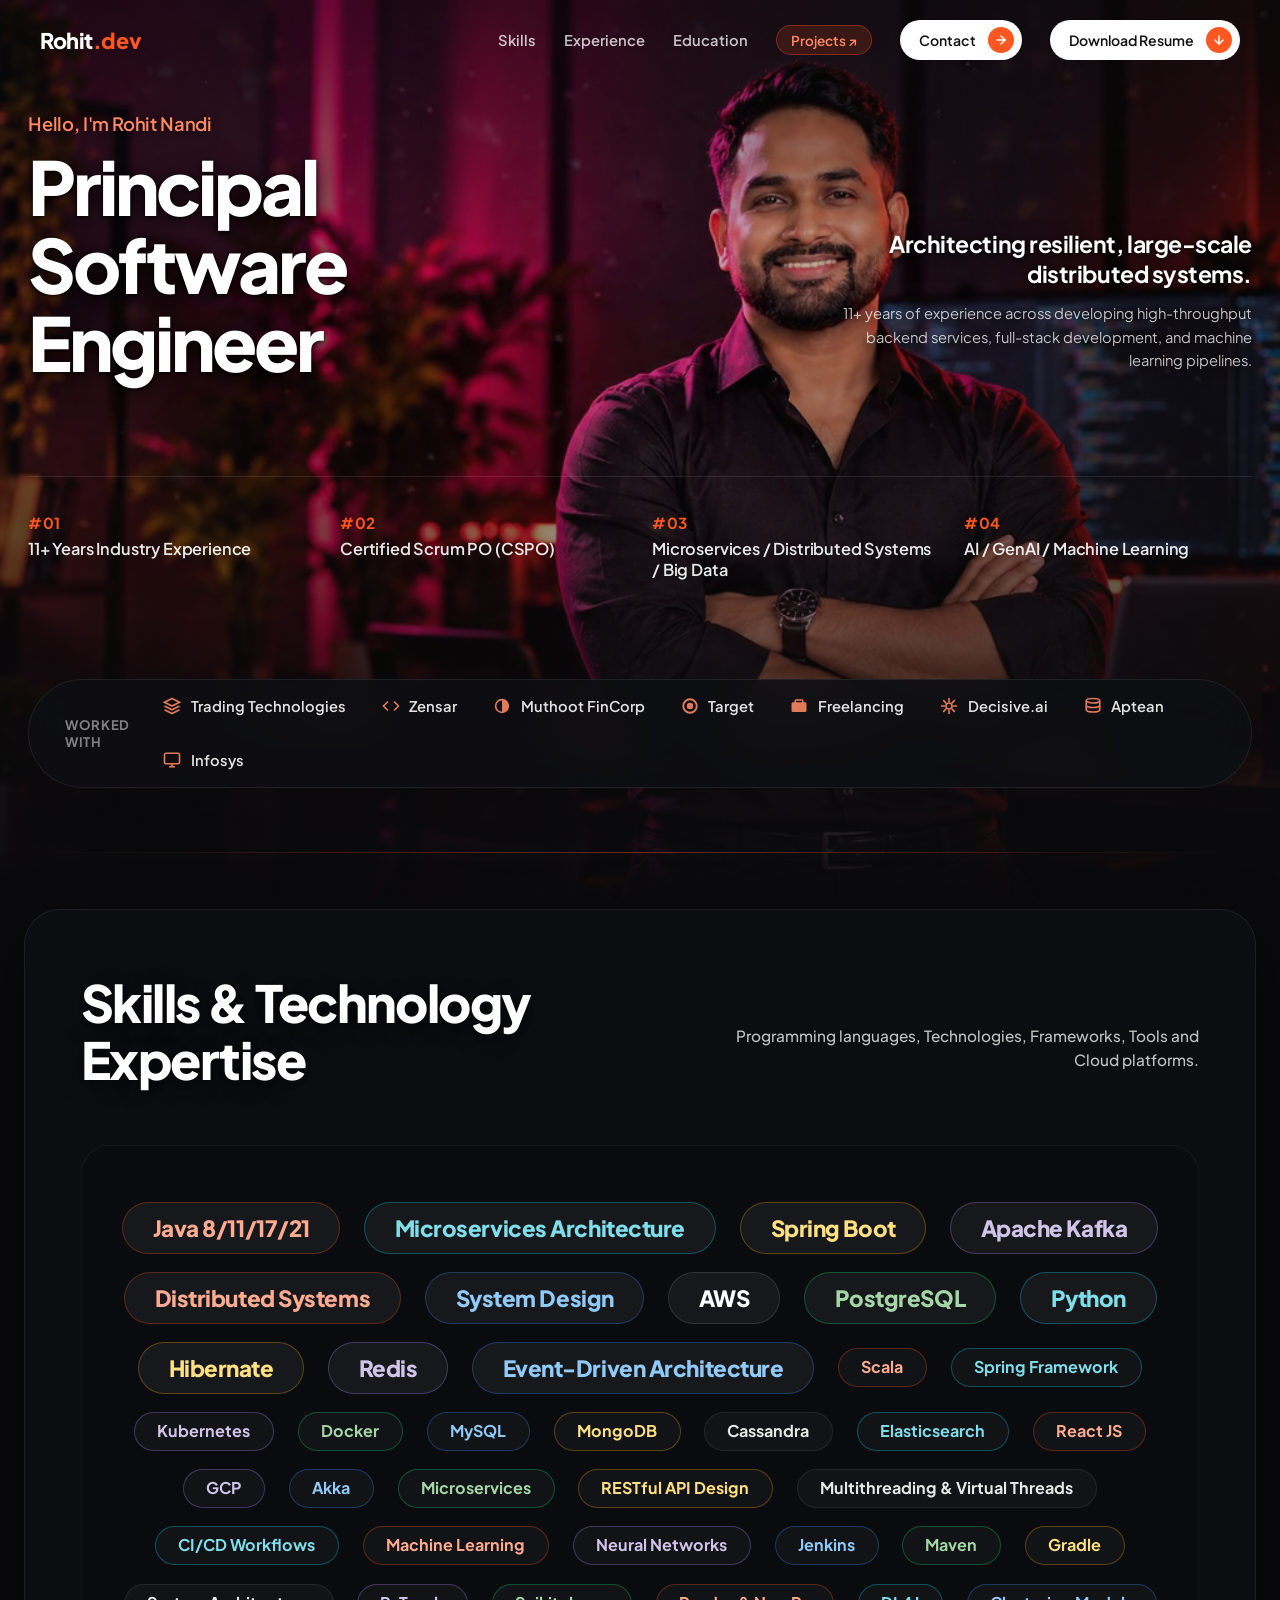
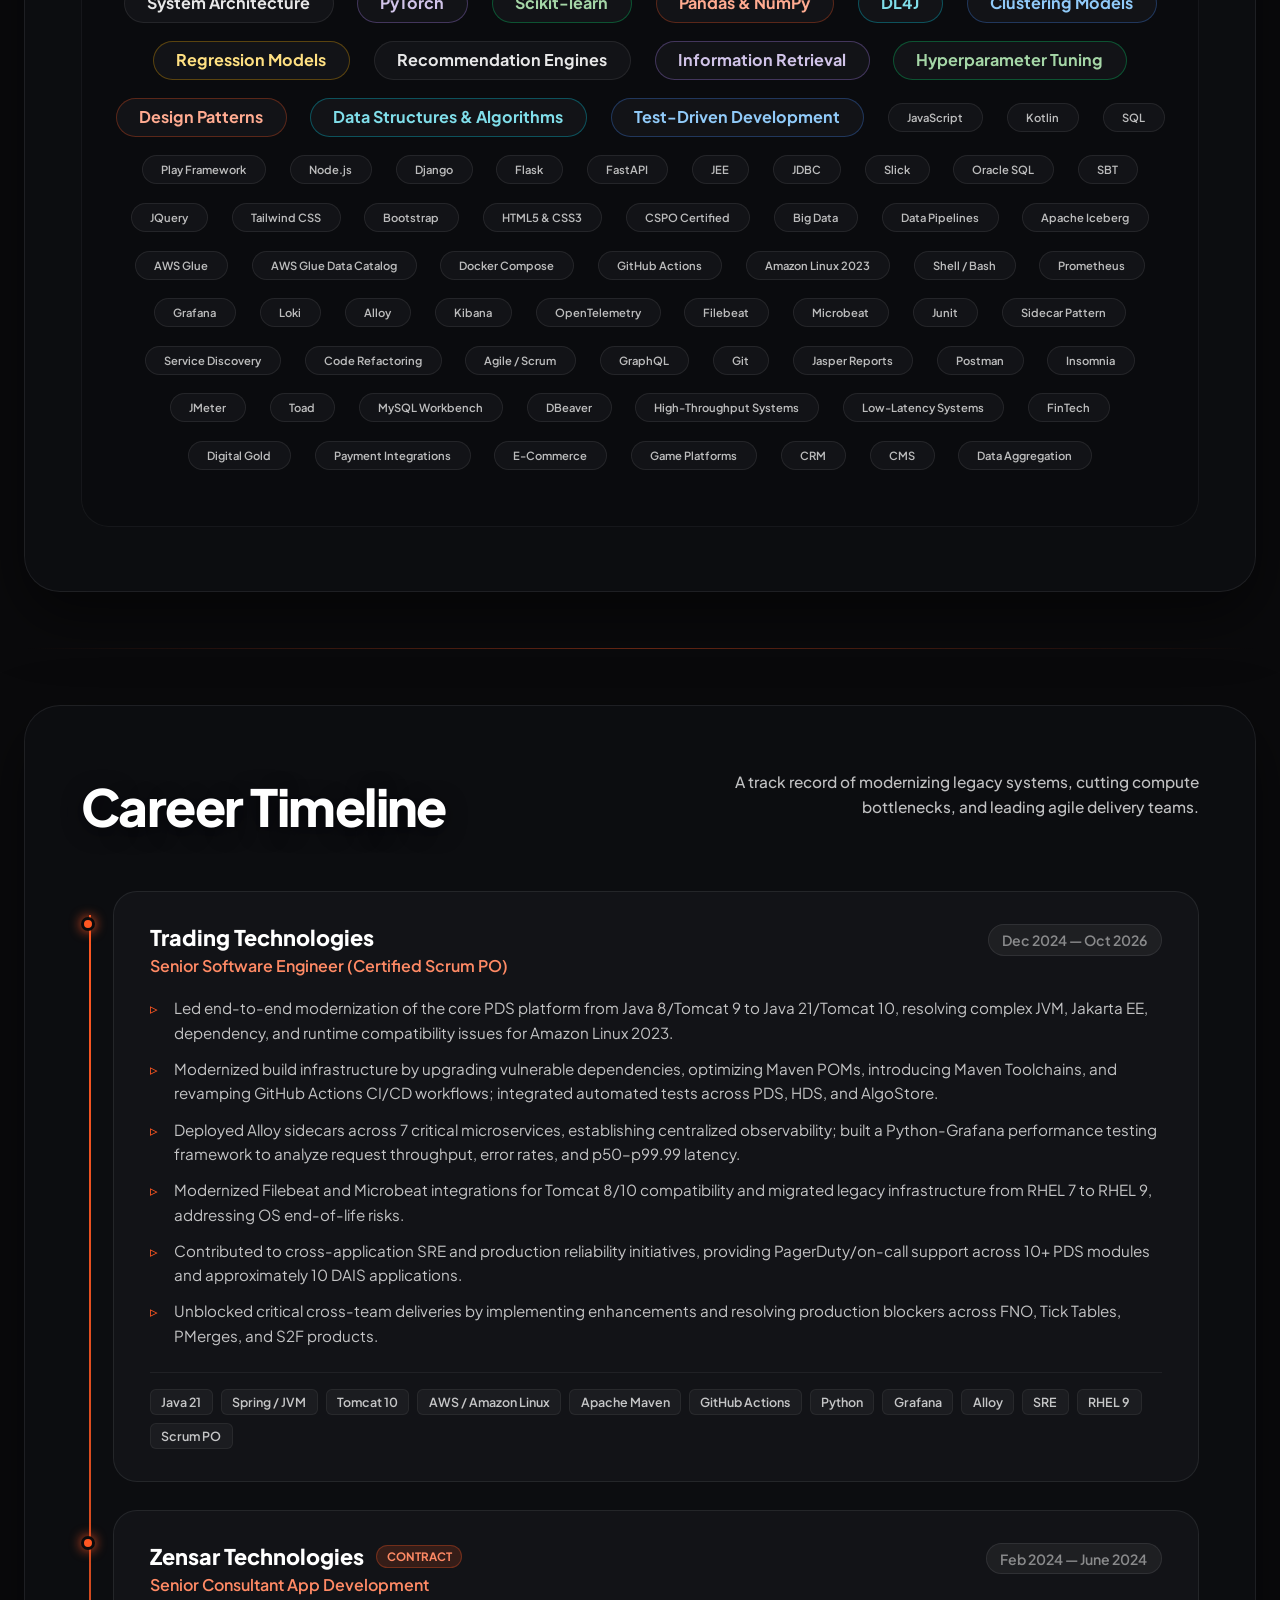
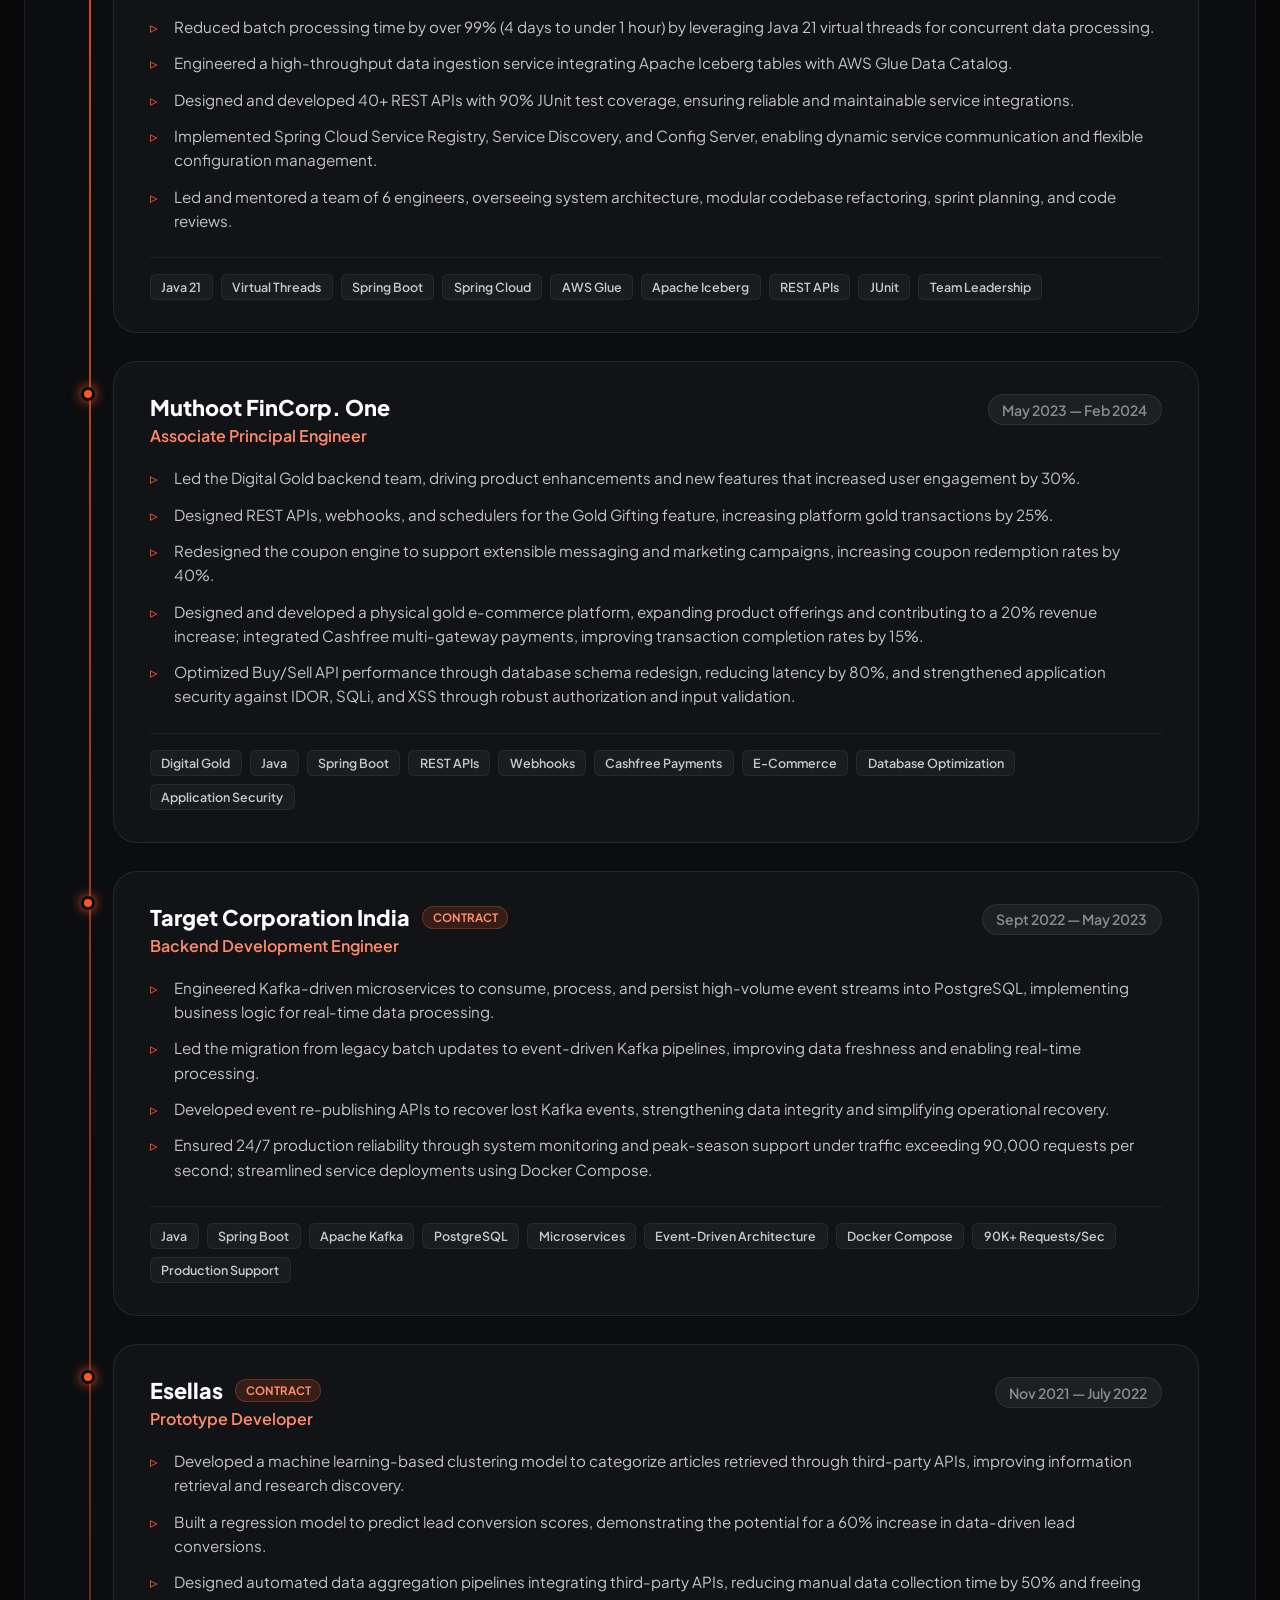
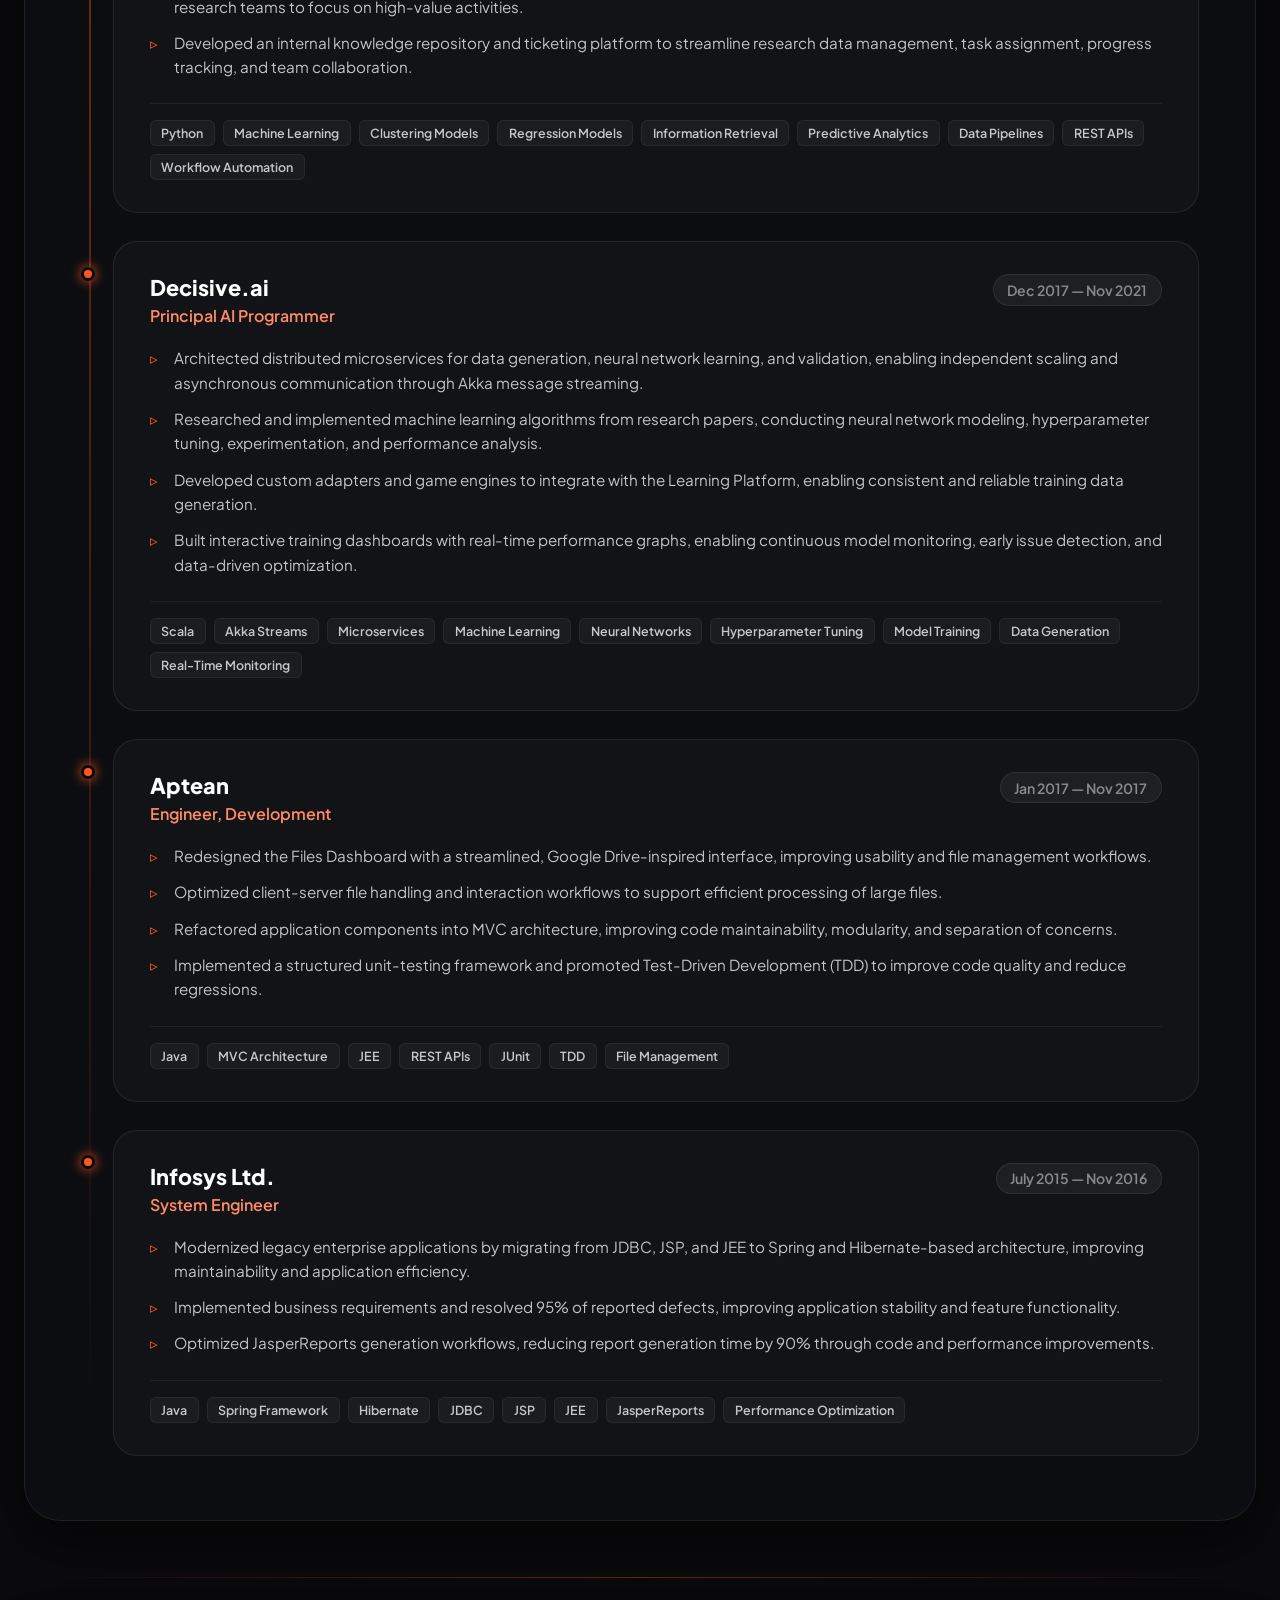
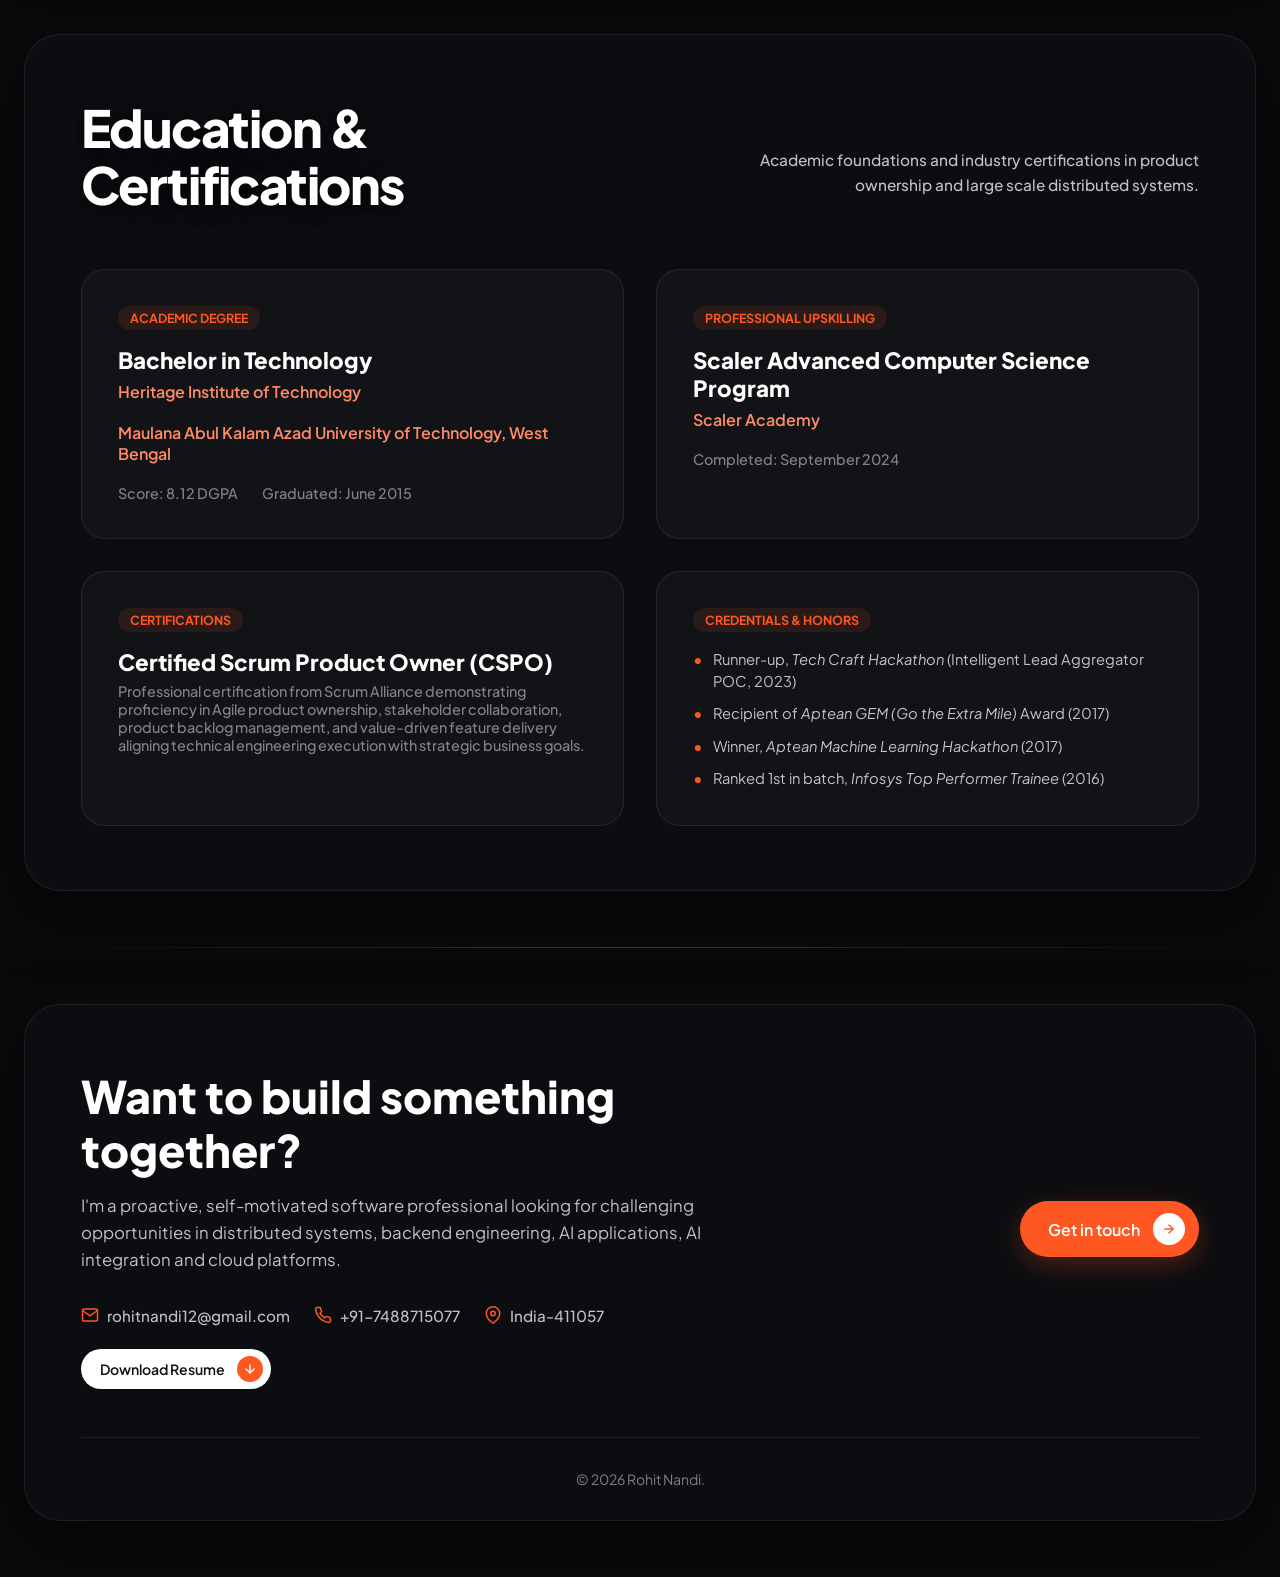
==== commit 66584623: "Add move to top button" ====
--- a/index.html
+++ b/index.html
@@ -900,7 +900,8 @@
     </footer>
   </div>
 
-  <script src="script.js"></script>
+  <button id="scroll-top" aria-label="Scroll to top">↑</button>
+<script src="script.js"></script>
 </body>
 
 </html>
--- a/style.css
+++ b/style.css
@@ -1350,3 +1350,42 @@
     margin-bottom: 1rem;
   }
 }
+
+/* Hide toggle and close buttons on larger screens */
+.nav-toggle,
+.nav-close {
+  display: none;
+}
+
+@media (max-width: 768px) {
+  .nav-toggle {
+    display: flex;
+  }
+  .nav-close {
+    display: block;
+  }
+}
+
+/* Scroll‑to‑top floating button */
+#scroll-top {
+  position: fixed;
+  bottom: 2rem;
+  left: 50%;
+  transform: translateX(-50%);
+  width: 48px;
+  height: 48px;
+  background: var(--color-accent);
+  color: #fff;
+  border: none;
+  border-radius: 50%;
+  font-size: 1.5rem;
+  display: none; /* hidden by default */
+  align-items: center;
+  justify-content: center;
+  cursor: pointer;
+  z-index: 1000;
+  transition: background 0.2s ease;
+}
+#scroll-top:hover {
+  background: var(--color-accent-soft);
+}
